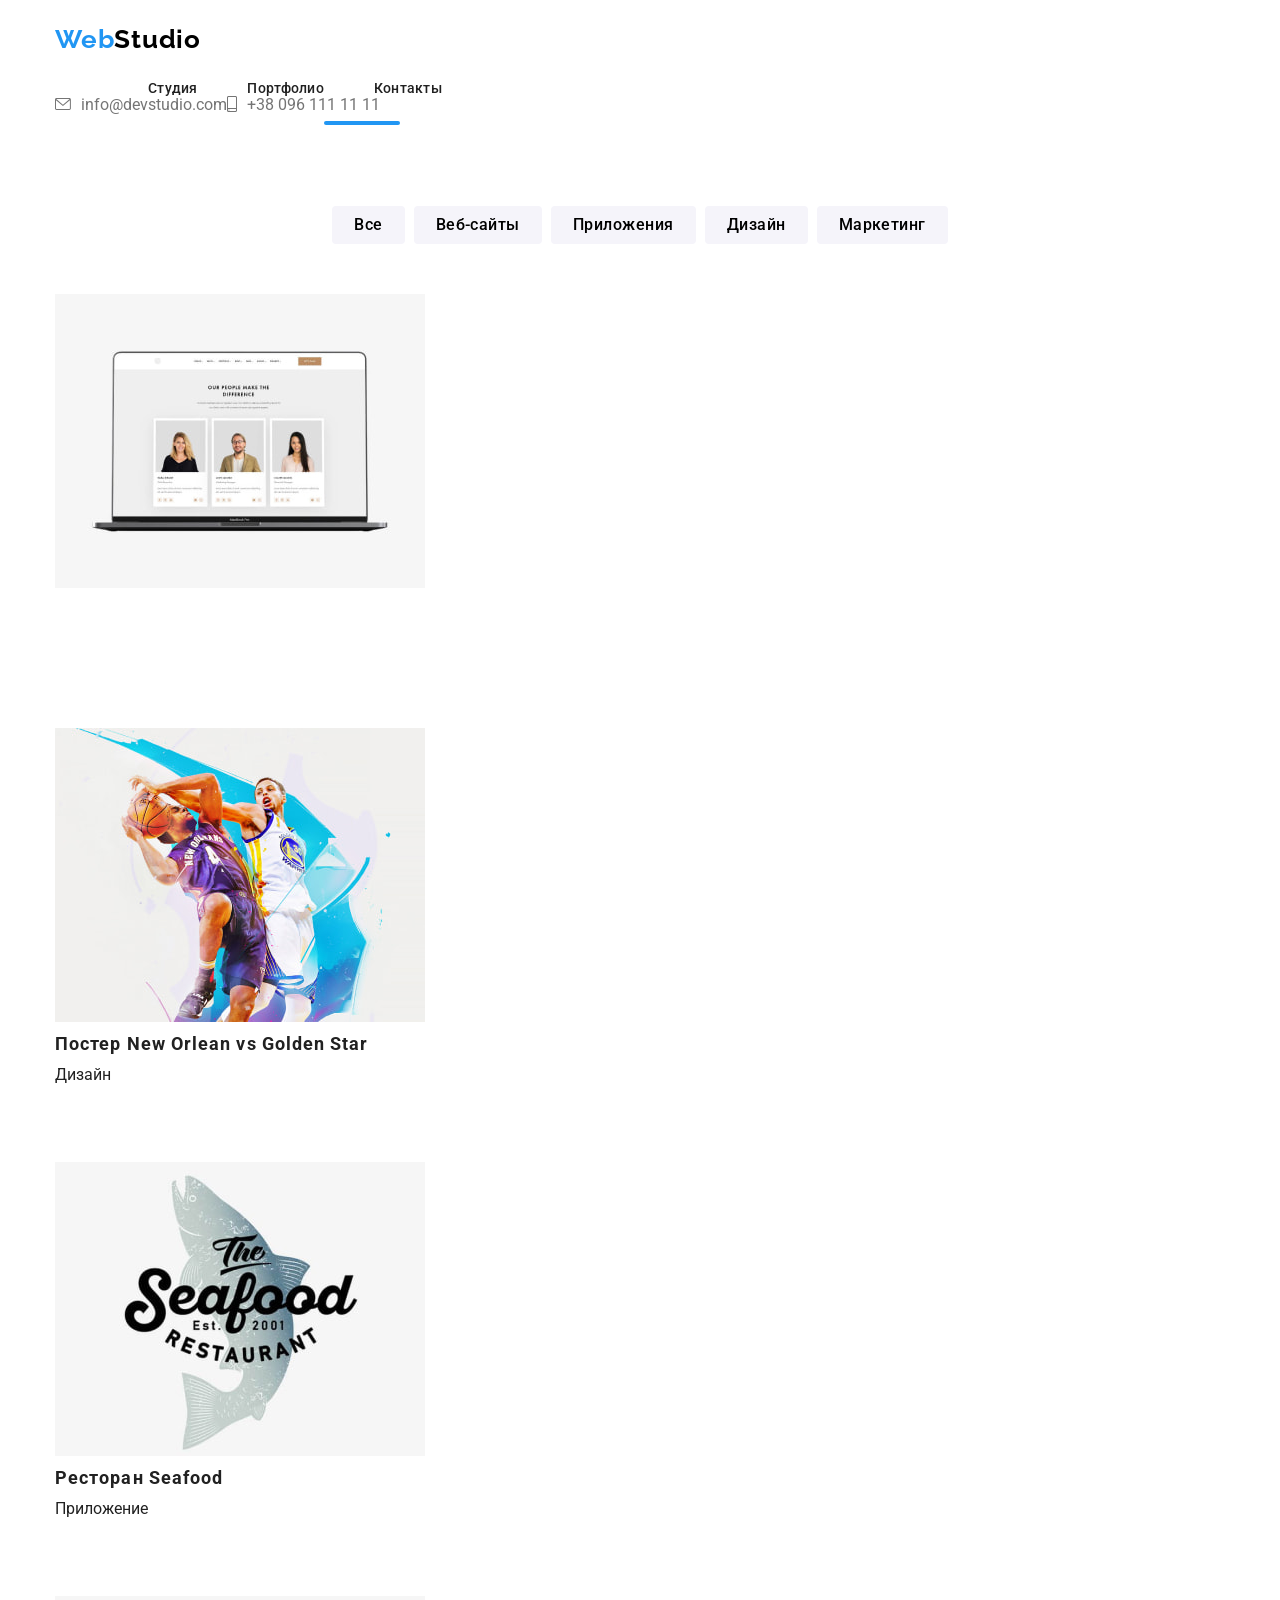
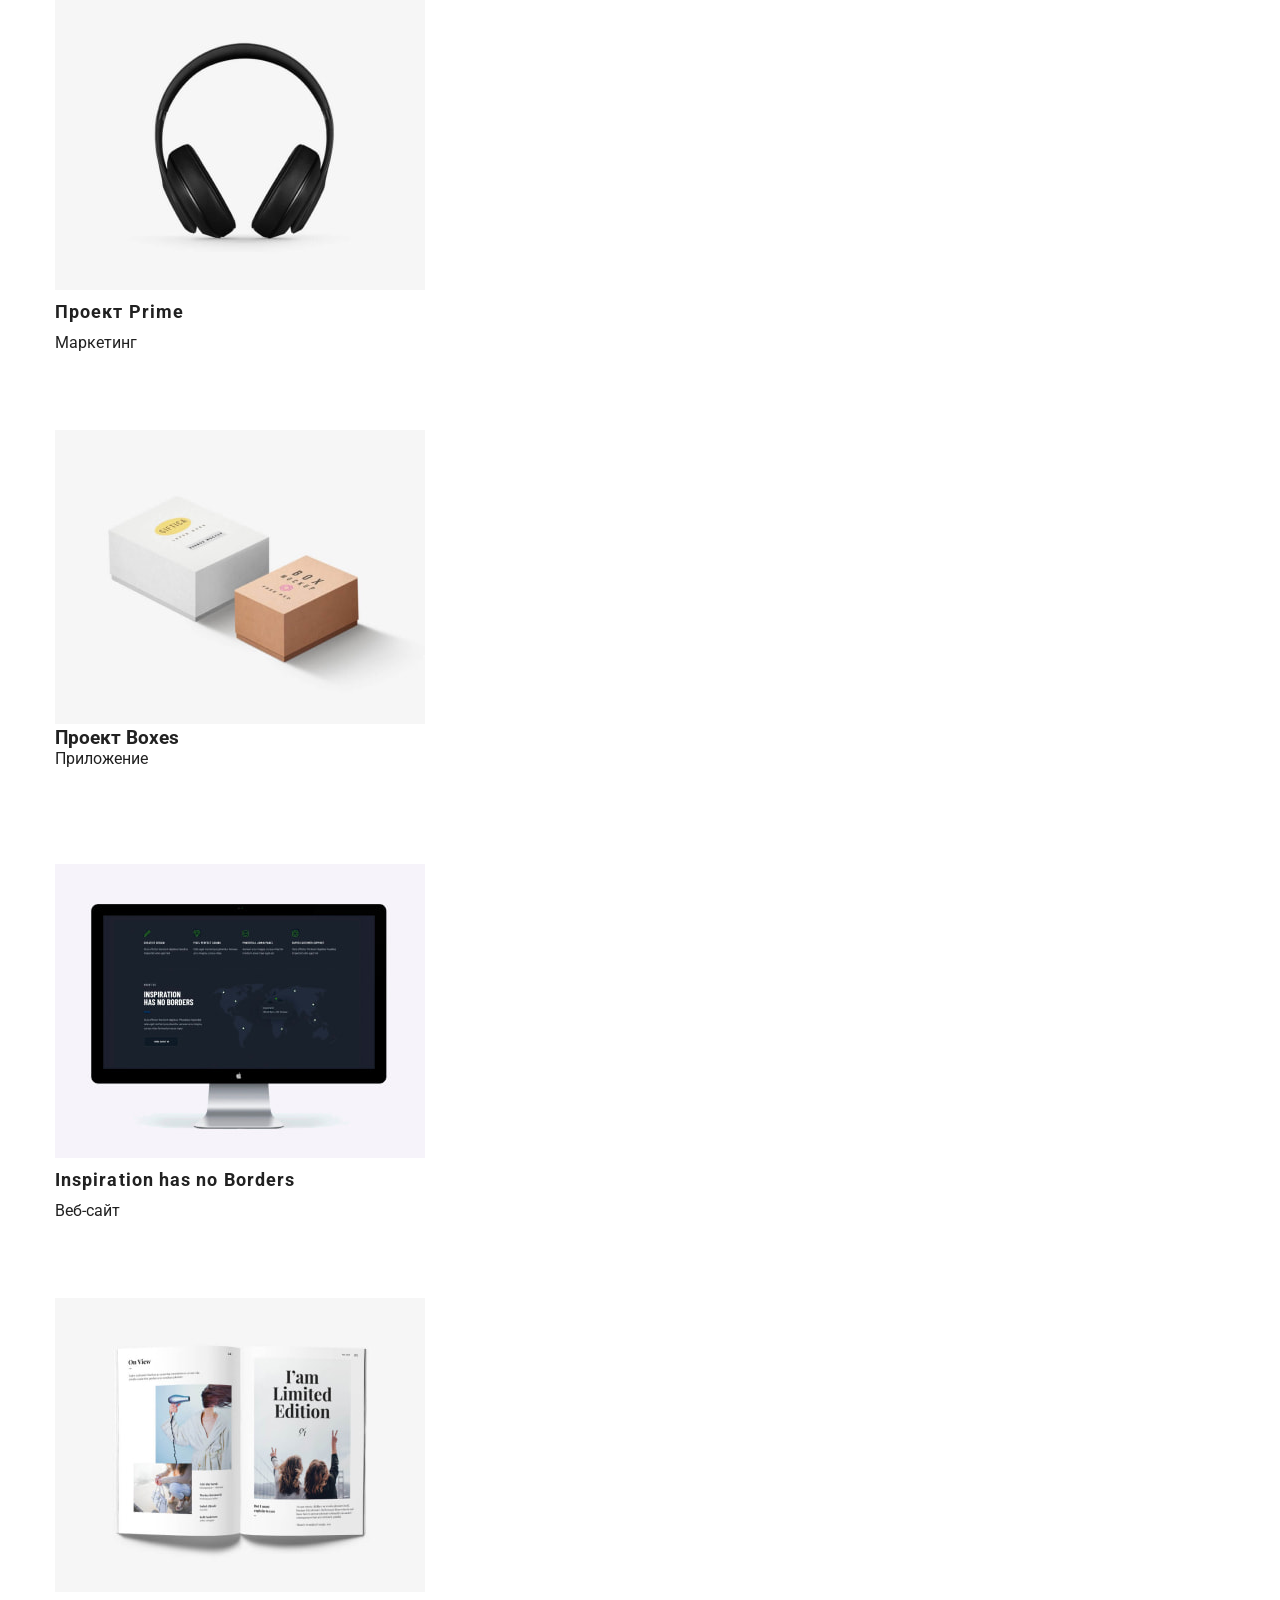
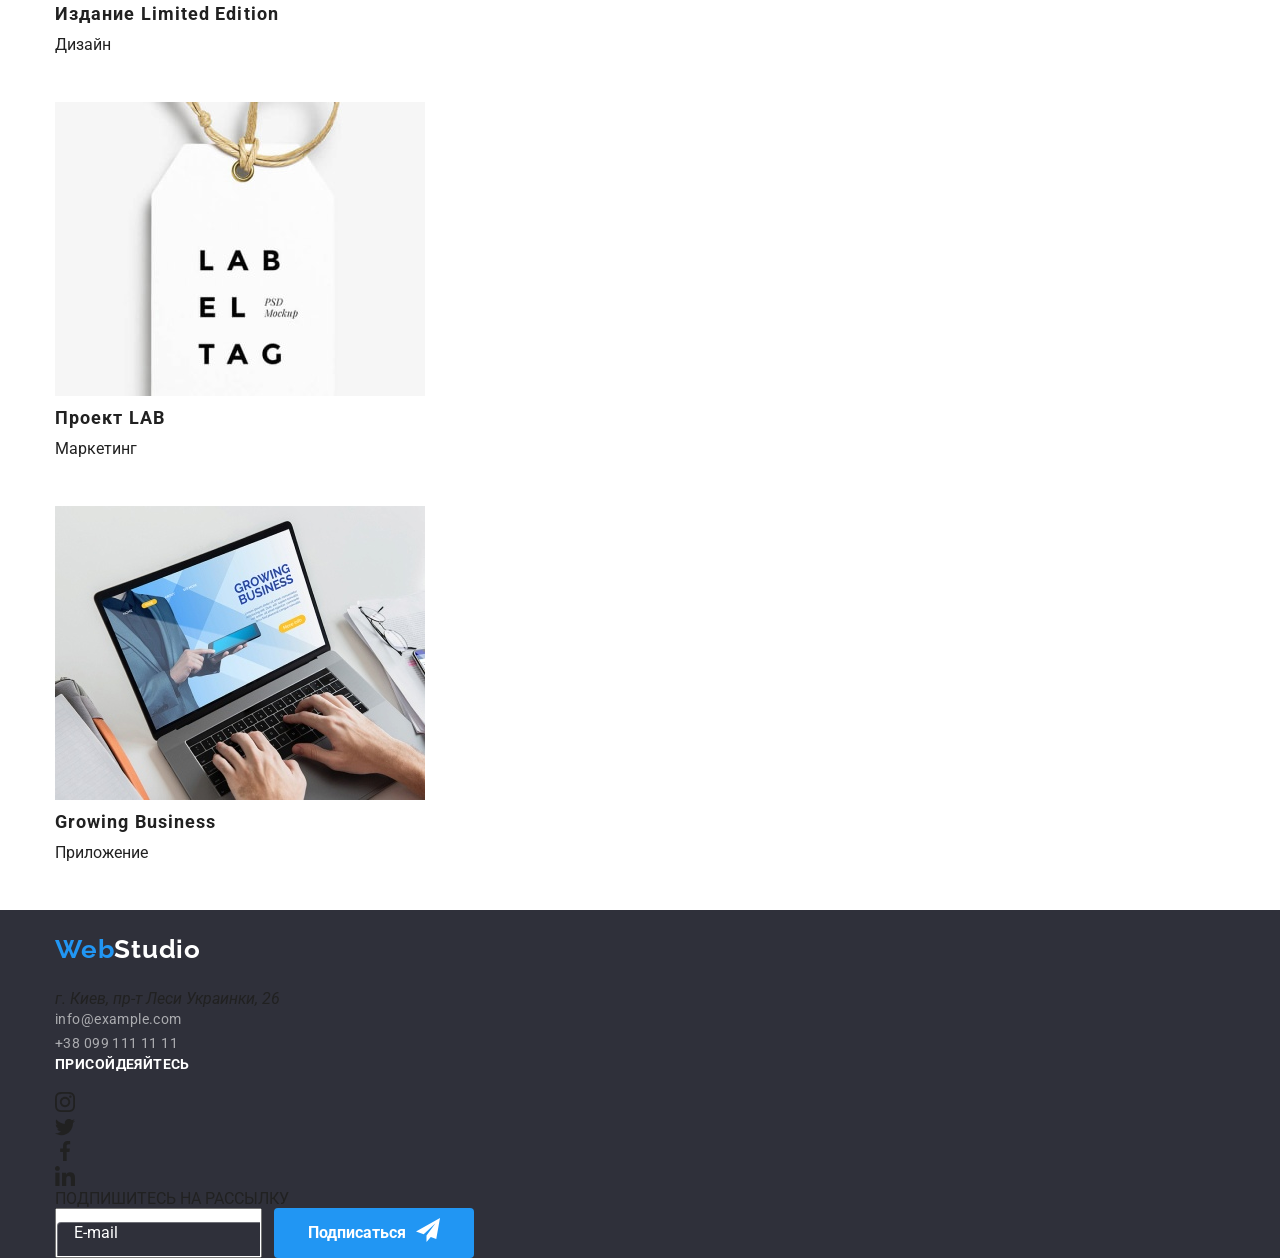
==== portfolio.html @ 38f0f6fe "bad/start" ====
<!DOCTYPE html>
<html lang="en">
<head>
    <meta charset="UTF-8">
    <meta http-equiv="X-UA-Compatible" content="IE=edge">
    <meta name="viewport" content="width=device-width, initial-scale=1.0">
    <title>Yaroslav Borys</title>
    <link rel="stylesheet" href="./css/modern-normalize.css">
    <link href="https://fonts.googleapis.com/css2?family=Raleway:wght@700&family=Roboto:wght@400;500;700;900&display=swap"
        rel="stylesheet">
        <!-- <link rel="stylesheet" href="./css/style.css" /> -->
            <link rel="stylesheet" href="css/main.min.css" />
</head>
<body>
    <!--Навигация сайта-->
<header>
    <nav class="navigation">
        <div class="container">
            <h1><a href="./index.html" lang="en" class="navigation__logo navigation__link">Web<span
                        class="nav__logo-header">Studio</span></a></h1>
            <div class="nav">
                <ul class="nav__site nav__list">
                    <li><a href="./index.html" class=" nav__link">Студия</a></li>
                    <li><a href="./portfolio.html" class="nav__portfolio nav__link">Портфолио</a></li>
                    <li><a href="" class="link">Контакты</a></li>
                </ul>
                <ul class="nav__contact-nav list">
                    <li class="nav__list-tell">
                        <ul class="nav__mail-mail">

                            <li><a href="mailto:" class="nav__link">info@devstudio.com</a></li>
                            <li class="nav__icons-contact-mail"><svg class="nav__icons-contact-mail">
                                    <use href="./images/icons-list/sprite.svg.svg#icon-envelope"></use>
                                </svg></li>
                        </ul>

                    </li>

                    <li class="nav__list-tell">
                        <ul class="nav__tell-tell">

                            <li class="nav__list-tell"><a href="tel:+380961111111" class="nav__link">
                                    +38 096 111 11 11</a></li>
                            <li><svg class="nav__icons-contact-tell">
                                    <use href="./images/icons-list/sprite.svg.svg#icon-smartphone"></use>
                                </svg></li>

                        </ul>

                </ul>
            </div>
        </div>
    </nav>
</header>
    <main>
        <section class="button-row">
            <div class="container">
        <!-- <h2>Lots of button projects</h2> -->
            <ul class="button-row__list">
                <li><button type="button" class="button-row__pro link">Все</button></li>
                <li><button type="button" class="button-row__pro link">Веб-сайты</button></li>
                <li><button type="button" class="button-row__pro link">Приложения</button></li>
                <li><button type="button" class="button-row__pro link">Дизайн</button></li>
                <li><button type="button" class="button-row__pro link">Маркетинг</button></li>
            </ul>
            </div>
        </section>
        <section class="card">
            <div class="container">
            <!-- <h2>Set of projects</h2> -->
            <ul class="card__portfolio">
                <li>
                <div >
            <div class="card__container"><img src="./images/portfolio1.jpg" alt="ноутбук и списки">
                          <div class="card__background">
                       <p class="card__text-background">Lorem, ipsum dolor sit amet consectetur adipisicing elit. Maxime, eveniet quos officia quasi earum placeat ipsam obcaecati quidem, ex, tenetur ut voluptas est enim? Explicabo, ullam! Maxime at quas consequuntur dolore sit quidem iusto perferendis quis, eius reprehenderit nam iure architecto suscipit dolores quaerat atque, repellat ab. Quisquam maxime, vero nisi eius in iusto a recusandae explicabo architecto iure quae earum optio at reprehenderit doloribus odit rerum veritatis! Dolores quos quas vel libero consectetur odit officiis earum corrupti placeat nisi aperiam, enim nam similique perspiciatis? Tempore delectus totam laudantium laboriosam ut quasi quam similique corporis est, repudiandae natus ipsum fuga!</p>
            
                    </div>
                <div class="card__text">
                    <h3 class="card__pro-tittle">Технокряк</h3>
                <p class="card__pro-text">Веб-сайт</p>
                </div>
            </div>
                </li>



                <li>
                <div >
            <div class="card__container"><img src="./images/portfolio2.jpg" alt="люди играют в бакетбол">
                          <div class="card__background">
                    </div>
                <div class="card__text">
                    <h3 class="card__pro-tittle">Постер New Orlean vs Golden Star</h3>
                    <p class="card__pro-text">Дизайн</p>
                </div>
            </div>
                </li>


                <li>
                <div >
            <div class="card__container"><img src="./images/portfolio3.jpg" alt="лого ресторана">
                          <div class="card__background">
                    </div>
                <div class="card__text">
                    <h3 class="card__pro-tittle">Ресторан Seafood</h3>
                    <p class="card__pro-text">Приложение</p>
                </div>
            </div>
                </li>

                                <li>
                <div class=help>
            <div class="card__container"><img src="./images/portfolio4.jpg" alt="наушники">
                          <div class="card__background">
                    </div>
                <div class="card__text">
                    <h3 class="card__pro-tittle">Проект Prime</h3>
                    <p class="card__pro-text">Маркетинг</p>
                </div>
            </div>
                </li>

                                <li>
                <div >
            <div class="card__container"><img src="./images/portfolio5.jpg" alt="две коробки">
                          <div class="card__background">
                    </div>
                <div class="card__text">
                    <h3 class="card__pro__tittle">Проект Boxes</h3>
                    <p class="card__pro-text">Приложение</p>
                </div>
            </div>
                </li>

                                <li>
                <div >
            <div class="card__container"><img src="./images/portfolio6.jpg" alt="монитор">
                          <div class="card__background">
                    </div>
                <div class="card__text">
                    <h3 class="card__pro-tittle">Inspiration has no Borders</h3>
                    <p class="card__pro-text">Веб-сайт</p>
                </div>
            </div>
                </li>

                                <li>
                <div >
            <div class="card__container"><img src="./images/portfolio7.jpg" alt="журнал">
                          <div class="card__background">
                    </div>
                <div class="card__text">
                    <h3 class="card__pro-tittle">Издание Limited Edition</h3>
                    <p class="card__pro-text">Дизайн</p>
                </div>
            </div>
                </li>

                                <li>
                <div >
            <div class="card__container"><img src="./images/portfolio8.jpg" alt="бирка">
                          <div class="card__background">
                    </div>
                <div class="card__text">
                    <h3 class="card__pro-tittle">Проект LAB</h3>
                    <p class="card__pro-text">Маркетинг</p>
                </div>
            </div>
                </li>

                                <li>
                <div >
            <div class="card__container"><img src="./images/portfolio9.jpg" alt="работа с ноутбуком">
                          <div class="card__background">
                       
            
                    </div>
                <div class="card__text">
                    <h3 class="card__pro-tittle">Growing Business</h3>
                    <p class="card__pro-text">Приложение</p>
                </div>
            </div>
                </li>
            </ul>
            </div>
        </section>
    </main>
    <!--подвал-->
    <footer class="footer">
    
        <div class="container">
    
            <div class="footer__contact">
                <a href="#" lang="en" class="footer__link footer__logo">Web<span
                        class="footer__logo-footer">Studio</span></a>
                <address class="footer__address">
                    <P class="address">г. Киев, пр-т Леси Украинки, 26</P>
                    <ul class="list">
                        <li><a href="mailto:info@example.com" class="footer__link footer__contacts">info@example.com</a>
                        </li>
                        <li><a href="tel:+380991111111" class="footer__link footer__contacts">+38 099 111 11 11</a></li>
                    </ul>
                </address>
            </div>
    
    
            <div class="social">
                <p class="social__text">ПРИСОЙДЕЯЙТЕСЬ</p>
                <ul class="social__media">
                    <li>
                        <a href="#" class="social__link">
                            <svg class="social__icons-footer">
                                <use href="./images/icons-list/sprite.svg.svg#icon-instagram"></use>
                            </svg>
                        </a>
                    </li>
                    <li>
                        <a href="#">
                            <svg class="social__icons-footer">
                                <use href="./images/icons-list/sprite.svg.svg#icon-twitter"></use>
                            </svg>
                        </a>
                    </li>
                    <li>
                        <a href="#">
                            <svg class="social__icons-footer">
                                <use href="./images/icons-list/sprite.svg.svg#icon-facebook"></use>
                            </svg>
                        </a>
                    </li>
                    <li>
                        <a href="#">
                            <svg class="social__icons-footer">
                                <use href="./images/icons-list/sprite.svg.svg#icon-linkedin"></use>
                            </svg>
                        </a>
    
                    </li>
    
                </ul>
            </div>
    
            <div class="sub">
                <p class="sub__text">ПОДПИШИТЕСЬ НА РАССЫЛКУ</p>
                <div>
                    <form action="" class="sub__form">
                        <label for="subscription"></label>
                        <input type="email" class="sub__telega-pole" name="subscrip" id="subscription" placeholder="E-mail">
                        <button type="submit" class="sub__button-footer">Подписаться<svg class="sub__telega-svg">
                                <use href="./images/icons-list/sprite.svg.svg#icon-icon-telega"></use>
                            </svg></button>
                </div>
    
    
                </form>
            </div>
        </div>
    </footer>

    </body>
    
    </html>
---- css/style.css ----
/* Основные стили */
body {
  font-family: "Roboto", sans-serif;
  background-color: var(--white-color);
  color: var(--main-text-color);
}

.container {
  width: 1200px;
  padding: 0 15px;
  margin: 0 auto;
}

/* Основные стили */
/* Списки  */

/* Списки  */

/* Анимации */
@keyframes button-hero {
  0% {
  }
  100% {
    transition: background-color 500ms linear, transform 500ms ease-in-out;
  }
}

/* Анимации */

.site-nav .link {
  display: flex;
  flex-direction: column;
  align-items: flex-end;
}

.studio::after,
.portfolio::after {
  content: "";
  height: 4px;
  background-color: var(--blue-color);
  align-self: flex-end;
  /* margin: 28px 0px 0px 0px; */
  border-radius: 2px;
  z-index: 2;
  position: absolute;
  top: 41px;
}
.studio:after {
  width: 49px;
}

.portfolio:after {
  width: 76px;
}

.tell-tell,
.mail-mail {
  display: flex;
  flex-direction: row-reverse;
}

.list-tell {
  align-items: baseline;
  justify-content: start;
  color: var(--tell-color);
}
.icons-contact-tell {
  width: 10px;
  height: 16px;
  margin-right: 10px;
  fill: currentColor;
}

.icons-contact-mail {
  width: 16px;
  height: 12px;
  margin-right: 10px;
  fill: currentColor;
}
.contact-nav .list-tell:hover,
.contact-nav .list-tell:hover,
.contact-nav .link:hover {
  stroke: var(--blue-color);
  color: var(--blue-color);
  fill: var(--blue-color);
  transition: var(--animation-hover);
}

.navigation .container {
  display: flex;
  align-items: baseline;
}
.navigation .nav {
  display: flex;
  width: 1025px;
  justify-content: space-between;
}
.site-nav {
  display: flex;
  width: 294px;
  justify-content: space-between;
  margin-left: 93px;
  position: relative;
}
.contact-nav {
  display: flex;
  height: 16px;
}
.contact-nav li:not(:first-child) {
  margin-left: 50px;
}

.navigation {
  background-color: var(--white-color);
  border: 1px solid var(--stroke-color);
}
.logo {
  font-family: Raleway;
  color: var(--black-color);
  font-weight: bold;
  font-size: 26px;
  line-height: 1.192;
  letter-spacing: 0.03em;
  padding: 24px 0px 25px;
}
.logo-blue {
  color: var(--blue-color);
}
.site-nav .link:hover,
.site-nav .link:focus,
.site-nav .link:active {
  color: var(--blue-color);
  transition: var(--animation-hover);
}

.nav .portfolio:visited,
.nav .studio:visited {
  color: var(--blue-color);
  transition: var(--animation-hover);
}

.contact-nav .link:hover,
.contact-nav .link:focus {
  color: var(--blue-color);
  fill: var(--blue-color);
  transition: var(--animation-hover);
}

.contact-nav a {
  color: var(--tell-color);
  transition: var(--animation-hover);
}
.navigation .list {
  font-weight: 500;
  font-size: 14px;
  line-height: 1.143;
  letter-spacing: 0.02em;
}
/* Навигация сайта  */

/* Hero block */

.hero .container {
  padding: 200px 452px;
  width: 1600px;
  display: flex;
  align-items: center;
  flex-flow: column;
  background-image: linear-gradient(
      to top,
      rgba(130, 67, 247, 0.068),
      rgba(138, 125, 4, 0.068)
    ),
    url(../images/background.png);
  background-size: cover;
}

.hero-title {
  color: var(--white-color);
  font-weight: 900;
  font-size: 44px;
  line-height: 1.363;
  text-align: center;
  letter-spacing: 0.06em;
  text-transform: uppercase;
  width: 696px;
  margin-bottom: 30px;
}
/* Hero block */
/* Buttons */
/* indentation */
.button-row .container {
  padding: 94px 0px 34px;
}
.button-list {
  display: flex;
  justify-content: center;
  padding-bottom: 16px;
}
.button-list li:not(:last-child) {
  margin-right: 9px;
}
/* indentation */
.button-color {
  font-family: "Roboto", sans-serif;
  background-color: var(--blue-color);
  color: var(--white-color);
  font-size: 16px;
  line-height: 1.875;
  font-weight: 700;
  text-align: center;
  border: 0;
  border-radius: 4px;
  padding: 10px 32px;
  cursor: pointer;
}
.button-pro {
  font-family: "Roboto", sans-serif;
  background-color: var(--portfolio-color);
  font-weight: 500;
  font-size: 16px;
  line-height: 1.625;
  text-align: center;
  letter-spacing: 0.03em;
  border-radius: 4px;
  padding: 6px 22px;
  border: 0;
}
.button-pro:hover,
.button-pro:focus {
  background-color: var(--blue-color);
  color: var(--white-color);
  box-shadow: 0px 3px 1px rgba(0, 0, 0, 0.1), 0px 1px 2px rgba(0, 0, 0, 0.08),
    0px 2px 2px rgba(0, 0, 0, 0.12);
  transition: var(--animation-hover);
}
/* Buttons */

/* Преимущество  */
/* indentation */
.disp-none {
  display: none;
}

.container .advantage-list {
  display: flex;
  padding: 94px 0px;
  justify-content: space-between;
}
.advantage-list > li {
  display: flex;
  width: 270px;
  flex-direction: column;
}

/* ICON */
.advantage-content {
  height: 120px;
  width: 270px;
  background-color: var(--portfolio-color);
  display: flex;
  justify-content: center;
  align-items: center;
  margin-bottom: 30px;
}

.icons-advantage {
  width: 70px;
  height: 70px;
}

/* ICON  */

/* indentation */
.tittle-advantage {
  font-size: 14px;
  line-height: 1.142;
  letter-spacing: 0.03em;
  text-transform: uppercase;
  margin-bottom: 10px;
}
.text-section {
  color: var(--tell-color);
  font-size: 14px;
  line-height: 1.715;
  letter-spacing: 0.03em;
  font-weight: 400;
}
/* Преимущество */

/* work */
.block-tittle {
  font-weight: bold;
  font-size: 36px;
  line-height: 1.167;
  text-align: center;
  letter-spacing: 0.03em;
  margin-bottom: 50px;
}

.work-list p {
  display: flex;
  align-items: center;
  justify-content: center;
  color: var(--white-color);
  background-color: rgba(47, 48, 58, 0.8);
  position: absolute;
  height: 70px;
  width: 370px;
  bottom: 2px;
  left: 0;
  z-index: 1;
  font-weight: bold;
  font-size: 14px;
  line-height: 1.142;
  text-align: center;
  letter-spacing: 0.03em;
}
.background-img {
  position: relative;
  z-index: 1;
}

.container .work-list {
  display: flex;
}
.work-list li:not(:first-child) {
  margin-left: 30px;
}
/* indentation */
/* work */

/* our team */
/* Icon  */
.icons-social {
  width: 20px;
  height: 20px;
}
.icon-list-people a {
  /* padding-bottom: 30px; */
  width: 44px;
  height: 44px;
  border-radius: 50%;
  padding: 12px;
}

.icons-social {
  color: var(--icon-color);
}

.icon-list-people {
  display: flex;
  justify-content: center;
  flex-direction: row;
  padding-bottom: 30px;
}
.icon-list-people a {
  flex-direction: row;
  color: var(--icon-color);
}
.icon-list-people li:not(:last-child) {
  margin-right: 10px;
}
.icon-list-people a:hover,
.icon-list-people a:focus {
  fill: var(--white-color);
  background-color: var(--blue-color);
  transition: var(--animation-hover);
}

.social-link {
  fill: currentColor;
}
/* Icon  */
.our-team .container {
  padding: 94px 0px 93px;
}
.team-list {
  display: flex;
  justify-content: space-between;
  align-content: center;
}

.team-list > li {
  background-color: var(--white-color);
  border-bottom-right-radius: 4px;
  border-bottom-left-radius: 4px;
  box-shadow: 0px 1px 1px rgba(0, 0, 0, 0.14), 0px 1px 2px rgba(0, 0, 0, 0.2),
    0px 3px 1px rgba(0, 0, 0, 0.12);
  display: flex;
  flex-direction: column;
  align-items: center;
  transition: var(--animation-hover);
}
.our-team {
  background-color: var(--portfolio-color);
  transition: var(--animation-hover);
}
.name-worker {
  font-weight: 500;
  font-size: 16px;
  /* text-align: center; */
  line-height: 1.188;
  padding: 30px 0px 10px;
  letter-spacing: 0.03em;
}
.profession {
  font-size: 16px;
  line-height: 1.188;

  letter-spacing: 0.03em;
  color: var(--tell-color);
  padding: 10px 0px 16px;
  font-weight: normal;
}

/* our team */
/* Постоянные клиенты */

.client-section .container {
  padding-top: 94px;
  padding-bottom: 94px;
}
.client-list li {
  width: 170px;
  height: 92px;
  border: solid 1px;
  border-radius: 4px;
  padding: 16px 32px;
  color: var(--icon-color);
  box-sizing: border-box;
}

.client-list {
  display: flex;
  flex-direction: row;
  justify-content: space-between;
  align-items: center;
  fill: currentColor;
}
.icons-client {
  width: 106px;
  height: 60px;
}
.client-list li:focus,
.client-list li:hover {
  fill: var(--blue-color);
  border: solid 1px var(--blue-color);
  transition: var(--animation-hover);
}
/* Постоянные клиенты */

/* portfolio */
/* Card */
.card-container:hover .background-blue,
.card-container:focus .background-blue {
  transition: var(--animation-hover);
  transform: translateY(0);
  opacity: 1;
  overflow: auto;
}
.card-container {
  position: relative;
  width: 370px;
  height: 404px;
}

.background-blue {
  position: absolute;
  top: 0;
  left: 0;
  width: 370px;
  height: 294px;
  transform: translateY(60%);
  background: rgba(33, 150, 243, 0.9);
  border: Solid rgba(33, 150, 243, 0.9);
  opacity: 0;
}

.text-background {
  font-family: Roboto;
  font-size: 18px;
  line-height: 1.556px;
  line-height: 133%;
  /* align: Left; */
  vertical-align: Top;
  letter-spacing: 3%;
  color: var(--white-color);
  padding: 64px 23px;
}

.project-portfolio li:hover {
  box-shadow: 1px 4px 6px 1px rgba(0, 0, 0, 0.16),
    0px 4px 4px rgba(0, 0, 0, 0.06), 0px 1px 1px rgba(0, 0, 0, 0.06);
  transition: var(--animation-hover);
}

.card .container {
  padding-bottom: 94px;
}
.project-portfolio {
  display: flex;
  flex-wrap: wrap;
  justify-content: space-between;
}

.project-portfolio li:nth-child(-n + 6) {
  margin-bottom: 30px;
}

/* Card */

.project-portfolio li {
  background-color: var(--white-color);
  border: 1px solid var(--solid-color);
}

.pro-tittle {
  font-size: 18px;
  line-height: 2;
  letter-spacing: 0.06em;
}
.pro-text {
  font-weight: 400;
  font-size: 16px;
  line-height: 1.875;
  letter-spacing: 0.03em;
  color: var(--tell-color);
}
.card-text {
  z-index: 4;
}
.project-portfolio .card-text {
  padding: 20px 24px;
}
.pro-tittle {
  margin-bottom: 4px;
}
/* portfolio */

/* footer */
/* indentation */

/* 3-block-footer */

.button-footer {
  display: flex;
  /* align-self: center; */
  justify-content: center;
  width: 200px;
  height: 50px;
  font-family: "Roboto", sans-serif;
  background-color: var(--blue-color);
  color: var(--white-color);
  font-size: 16px;
  line-height: 1.875;
  font-weight: 700;
  text-align: center;
  border: 0;
  border-radius: 4px;
  padding: 10px 32px;
  cursor: pointer;
  margin-left: 12px;
}

.telega-svg {
  width: 24px;
  height: 24px;
  fill: var(--white-color);
  margin-left: 10px;
}

/* .sub-box {
  margin-left: 93px;
} */

.sub-form {
  display: flex;
  flex-direction: row;
}

.telega-pole::placeholder {
  padding-left: 16px;
}

.telega-pole {
  width: 358px;
  height: 50px;
  border: 1px solid var(--stoke-solid-footer);
  background: var(--hero-color);
  border-radius: 4px;
  padding-left: 16px;
  color: var(--white-color);
}

.telega-pole:focus {
  outline: none;
  border-color: var(--blue-color);
}

/* 3-block-footer */

.footer .container {
  padding: 60px 15px;
  align-items: baseline;
  justify-content: first baseline;
}

.footer__address :not(:last-child) {
  margin-bottom: 9px;
}
/* indentation */

.footer {
  background-color: var(--hero-color);
}
/* .logo-footer{
  font-family: Raleway;
  color: var(--white-color);
  font-weight: bold;
  font-size: 26px;
  line-height: 1.192;
  letter-spacing: 0.03em;
  margin-bottom: 20px;
} */
.logo-footer {
  color: var(--white-color);
}

.footer__address {
  color: var(--white-color);
  font-size: 14px;
  line-height: 1.411;
  letter-spacing: 0.03em;
  font-style: normal;
}
.contacts {
  color: var(--contacts-color);
  font-weight: 400;
  font-size: 14px;
  line-height: 1.714;
  letter-spacing: 0.03em;
  text-decoration: none;
  font-style: normal;
}
.contacts:focus,
.contacts:hover {
  color: var(--blue-color);
  transition: var(--animation-hover);
}

.text-final {
  color: var(--white-color);
  font-weight: 700;
  font-size: 14px;
  line-height: 1.143;
  vertical-align: Top;
  letter-spacing: 0.03em;
  margin-bottom: 20px;
}

.footer .container {
  display: flex;
  justify-content: space-between;
}

.social-cont {
  margin-left: 70px;
  align-items: baseline;
}

.social-media {
  display: flex;
}
/* ИКОНКИ  */

.icons-footer {
  width: 20px;
  height: 20px;
}

/* .icons-social li {
  /* padding-bottom: 30px; */
/* width: 44px;
  height: 44px;
  border-radius: 50%;
  padding: 12px; */
/* } */
.social-media .container {
  display: flex;
}
.social-media a {
  width: 44px;
  height: 44px;
  border-radius: 50%;
  padding: 12px;
  background-color: var(--icon-footer);
  color: var(--white-color);
  flex-direction: row;
}
.social-media li:not(:last-child) {
  margin-right: 10px;
}
.social-media a:hover,
.social-media a:focus {
  fill: var(--white-color);
  background-color: var(--blue-color);
  transition: var(--animation-hover);
}
.icons-footer {
  fill: currentColor;
}
.social-media :hover,
.social-mediae :focus {
  fill: var(--white-color);
  transition: var(--animation-hover);
}
.social-medial a {
  fill: currentColor;
}

/* ИКОНКИ  */
/* footer */

/* Modal-js */
.backdrop {
  position: fixed;

  transition: transform 150ms linear;
  top: 0;
  left: 0;
  transform: translate(0);
  width: 100vw;
  height: 100vh;
  background-color: var(--solid-button);
  z-index: 2;
}

/* Модальное окно  */
.modal-content {
  /* display: flex;
  align-items: center; */
  position: absolute;
  top: 50%;
  left: 50%;
  transform: translate(-50%, -50%);
  max-width: 528px;
  width: 100%;
  max-height: 581px;
  height: 100%;
  padding: 40px;
  background-color: rgb(255, 255, 255);
  border-radius: 3px;
  box-shadow: 0px 4px 4px 0px rgba(0, 0, 0, 0.2);
}

[data-modal-close] {
  position: absolute;
  width: 30px;
  height: 30px;
  top: 8px;
  right: 5px;
  border-radius: 20px;
  background-color: transparent;
  border: 1px solid var(--solid-button);
  font-weight: bold;
  cursor: pointer;
  color: var(--main-text-color);
}
.is-hidden {
  transform: translate(-100%, -100%);
}
.close-but {
  padding: 3px 3px 4px 4px;
}
.icons-button {
  width: 11px;
  height: 11px;
  fill: #000000;
  stroke: #000000;
  stroke-width: 3px;
}

.modal-form-title {
  text-align: center;
  font-weight: 700;
  font-size: 20px;
  line-height: 1.15;
  letter-spacing: 3%;
  margin-bottom: 10px;
}

.modal-form {
  display: flex;
  flex-direction: column;
  height: 448px;
}

.modal-form-input {
  width: 100%;
  border-radius: 4px;
  height: 40px;
  border: 1px solid rgba(33, 33, 33, 0.2);
  padding-left: 42px;
  outline: none;
}
.modal-form-input:focus {
  border-color: var(--blue-color);
}

.modal-form-input:focus + .modal-form-icon {
  background-color: var(--hero-color);
  fill: var(--blue-color);
  stroke: var(--blue-color);
}

/* .icon-position:focus {
  fill: var(--blue-color);
  stroke: var(--blue-color);
} */

/* ВТоростипенные стили  */
/* .modal-form-input:required:valid {
  border-color: green;
}

.modal-form-input:required:invalid {
  border-color: red;
} */
/* ВТоростипенные стили  */

.form-field {
  font-size: 12px;
  line-height: 1.167;
  text-align: left;
  letter-spacing: 0.01em;
  color: var(--tell-color);
  /* padding-top: 10px; */
  margin-bottom: 10px;
}

.icon-position {
  position: relative;
  display: block;
  margin-top: 4px;
}

.modal-form-icon {
  fill: var(--main-text-color);
}
.modal-form-input::placeholder {
  color: var(--form-text);
}

.modal-svg {
  display: flex;
  justify-content: left;
  align-items: center;
  position: absolute;
  transform: translateY(-50%);
  top: 50%;
  left: 3%;
  fill: inherit;
}

.modal-name {
  width: 12px;
  height: 12px;
}

.modal-tel {
  width: 13px;
  height: 13px;
}
.modal-email {
  width: 15px;
  height: 12px;
}
/* .modal-form-icon {
  display: flex;
  justify-content: left;
  align-items: center;
  position: absolute;
  transform: translateY(-50%);
  top: 50%;
  left: 3%;
} */

.modal-form-text {
  width: 100%;
  height: 120px;
  resize: none;
  padding: 12px 16px;
  margin-top: 4px;
  margin-bottom: 20px;
  border-radius: 4px;
  border: 1px solid rgba(33, 33, 33, 0.2);
  font-size: 14px;
  line-height: 1.142;
  outline: none;
}
.modal-form-text:focus {
  border-color: var(--blue-color);
}

.modal-form-text::placeholder {
  color: var(--form-text);
}

.form-field-txt {
  font-size: 12px;
  line-height: 1.167;
  text-align: left;
  letter-spacing: 0.01em;
  color: var(--tell-color);
}
.modal-form-check {
  border-color: #212121;
}

.modal-form-check::before {
  content: "";
  width: 16px;
  height: 15px;
  border: 2px solid var(--main-text-color);
  display: inline-block;
  border-radius: 3px;
  margin-right: 9px;
  vertical-align: middle;
}

.form-check:checked + .modal-form-check::before {
  content: url("../images/vector-galka.png");
  display: flex;
  flex-direction: row;
  align-items: center;
  justify-content: center;
  align-self: center;
  border-color: var(--blue-color);
  background-color: var(--blue-color);
}

.visually-hidden {
  position: absolute !important;
  width: 1px !important;
  height: 1px !important;
  margin: -1px !important;
  padding: 0 !important;
  overflow: hidden;
  border: 0 !important;
  clip: rect(0 0 0 0);
}
.form-check {
  display: flex;
}

.modal-form-check {
  display: flex;
  align-items: center;
  align-self: auto;
  font-size: 14px;
  line-height: 1.714;
  justify-content: center;
  margin-bottom: 30px;
}

.form-link {
  color: var(--blue-color);
  text-decoration: underline;
  padding-left: 3px;
}
/* Модальное окно  */

/* Кнопка Модалки  */

.button-color-form {
  display: flex;
  align-self: center;
  justify-content: center;
  width: 200px;
  height: 50px;
  font-family: "Roboto", sans-serif;
  background-color: var(--blue-color);
  color: var(--white-color);
  font-size: 16px;
  line-height: 1.875;
  font-weight: 700;
  text-align: center;
  border: 0;
  border-radius: 4px;
  padding: 10px 32px;
  cursor: pointer;
  /* padding: 10px 55px; */
}
/* Кнопка Модалки  */
---- css/main.min.css ----
/*! modern-normalize v1.1.0 | MIT License | https://github.com/sindresorhus/modern-normalize */ul,ol{list-style:none;margin:0;padding:0}*{margin:0;padding:0}a{text-decoration:none;color:inherit;display:inline-block}*,::before,::after{box-sizing:border-box}html{-moz-tab-size:4;tab-size:4}html{line-height:1.15;-webkit-text-size-adjust:100%}body{margin:0}body{font-family:system-ui,-apple-system,"Segoe UI",Roboto,Helvetica,Arial,sans-serif,"Apple Color Emoji","Segoe UI Emoji"}hr{height:0;color:inherit}abbr[title]{text-decoration:underline dotted}b,strong{font-weight:bolder}code,kbd,samp,pre{font-family:ui-monospace, SFMono-Regular, Consolas, "Liberation Mono", Menlo, monospace;font-size:1em}small{font-size:80%}sub,sup{font-size:75%;line-height:0;position:relative;vertical-align:baseline}sub{bottom:-0.25em}sup{top:-0.5em}table{text-indent:0;border-color:inherit}button,input,optgroup,select,textarea{font-family:inherit;font-size:100%;line-height:1.15;margin:0}button,select{text-transform:none}button,[type="button"],[type="reset"],[type="submit"]{-webkit-appearance:button}::-moz-focus-inner{border-style:none;padding:0}:-moz-focusring{outline:1px dotted ButtonText}:-moz-ui-invalid{box-shadow:none}legend{padding:0}progress{vertical-align:baseline}::-webkit-inner-spin-button,::-webkit-outer-spin-button{height:auto}[type="search"]{-webkit-appearance:textfield;outline-offset:-2px}::-webkit-search-decoration{-webkit-appearance:none}::-webkit-file-upload-button{-webkit-appearance:button;font:inherit}summary{display:list-item}:root{--blue-color: #2196f3;--white-color: #ffffff;--tell-color: #757575;--hero-color: #2f303a;--main-text-color: #212121;--mainbackgraund-color: #e5e5e5;--contacts-color: rgba(255, 255, 255, 0.6);--portfolio-color: #f5f4fa;--black-color: #000000;--stroke-color: #ececec;--icon-color: #afb1b8;--icon-footer: rgba(255, 255, 255, 0.1);--solid-color: #eeeeee;--solid-button: rgba(0, 0, 0, 0.2);--form-text: rgba(117, 117, 117, 0.5);--stoke-solid-footer: rgba(255, 255, 255, 0.3);--animation-hover: 250ms cubic-bezier(0.4, 0, 0.2, 1)}.container{width:1200px;padding:0 15px;margin:0 auto}@media screen and (min-width: 480px){.container{max-width:480px}}@media screen and (min-width: 768px){.container{max-width:768px}}@media screen and (min-width: 1200px){.container{max-width:1200px}}body{font-family:"Roboto", sans-serif;background-color:var(--white-color);color:var(--main-text-color)}.block-tittle{font-weight:bold;font-size:36px;line-height:1.167;text-align:center;letter-spacing:0.03em;margin-bottom:50px}.nav__logo-header{color:var(--black-color)}.navigation__logo{font-family:Raleway;color:var(--blue-color);font-weight:bold;font-size:26px;line-height:1.192;letter-spacing:0.03em;padding:24px 0px 25px}.footer__logo-footer{color:var(--white-color)}.footer__logo{font-family:Raleway;color:var(--blue-color);font-weight:bold;font-size:26px;line-height:1.192;letter-spacing:0.03em;padding:24px 0px 25px}.footer__logo__logo-footer{color:var(--white-color)}.hero__button-color{font-family:"Roboto", sans-serif;background-color:var(--blue-color);color:var(--white-color);font-size:16px;line-height:1.875;font-weight:700;text-align:center;border:0;border-radius:4px;padding:10px 32px;cursor:pointer}.button-row__pro{font-family:"Roboto", sans-serif;background-color:var(--portfolio-color);font-weight:500;font-size:16px;line-height:1.625;text-align:center;letter-spacing:0.03em;border-radius:4px;padding:6px 22px;border:0}.button-row__pro:hover,.button-row__pro:focus{background-color:var(--blue-color);color:var(--white-color);box-shadow:0px 3px 1px rgba(0,0,0,0.1),0px 1px 2px rgba(0,0,0,0.08),0px 2px 2px rgba(0,0,0,0.12);transition:var(--animation-hover)}.button-row .container{padding:94px 0px 34px}.button-row__list{display:flex;justify-content:center;padding-bottom:16px}.button-row__list li:not(:last-child){margin-right:9px}.sub__button-footer{display:flex;justify-content:center;width:200px;height:50px;font-family:"Roboto", sans-serif;background-color:var(--blue-color);color:var(--white-color);font-size:16px;line-height:1.875;font-weight:700;text-align:center;border:0;border-radius:4px;padding:10px 32px;cursor:pointer;margin-left:12px}.nav__icons-contact-tell{width:10px;height:16px;margin-right:10px;fill:currentColor}.nav__icons-contact-mail{width:16px;height:12px;margin-right:10px;fill:currentColor}.social__icons-footer{width:20px;height:20px;fill:currentColor}.sub__telega-svg{width:24px;height:24px;fill:var(--white-color);margin-left:10px}.social__media.container{display:flex}.social__media.containera{width:44px;height:44px;border-radius:50%;padding:12px;background-color:var(--icon-footer);color:var(--white-color);flex-direction:row;fill:currentColor}.social__media.containera li:not(:last-child){margin-right:10px}.social__media.containera li:not(:last-child) a:hover,.social__media.containera li:not(:last-child) a :focus{fill:var(--white-color);background-color:var(--blue-color);transition:var(--animation-hover)}.block-tittle{font-weight:bold;font-size:36px;line-height:1.167;text-align:center;letter-spacing:0.03em;margin-bottom:50px}.icons-button{width:11px;height:11px;fill:#000000;stroke:#000000;stroke-width:3px}.advantage__icons{width:70px;height:70px}.team__icons-social{display:flex;width:20px;height:20px;color:var(--icon-color)}.icons-client{width:106px;height:60px}.modal-svg{display:flex;justify-content:left;align-items:center;position:absolute;transform:translateY(-50%);top:50%;left:3%;fill:inherit}.modal-name{width:12px;height:12px}.modal-tel{width:13px;height:13px}.modal-email{width:15px;height:12px}@keyframes button-hero{0%{transition:none}100%{transition:background-color 500ms linear, transform 500ms ease-in-out}}.backdrop{position:fixed;transition:background-color 500ms linear, transform 500ms ease-in-out;top:0;left:0;transform:translate(0);width:100vw;height:100vh;background-color:var(--solid-button);z-index:4}.modal-content{position:absolute;top:50%;left:50%;transform:translate(-50%, -50%);max-width:528px;width:100%;max-height:581px;height:100%;padding:40px;background-color:#fff;border-radius:3px;box-shadow:0px 4px 4px 0px rgba(0,0,0,0.2);animation-name:button-hero}[data-modal-close]{position:absolute;width:30px;height:30px;top:8px;right:5px;border-radius:20px;background-color:transparent;border:1px solid var(--solid-button);font-weight:bold;cursor:pointer;color:var(--main-text-color)}.is-hidden{transform:translate(-100%, -100%)}.close-but{padding:3px 3px 4px 4px}.modal-form-title{text-align:center;font-weight:700;font-size:20px;line-height:1.15;letter-spacing:3%;margin-bottom:10px}.modal-form{display:flex;flex-direction:column;height:448px}.modal-form-input{width:100%;border-radius:4px;height:40px;border:1px solid rgba(33,33,33,0.2);padding-left:42px;outline:none}.modal-form-input:focus{border-color:var(--blue-color)}.modal-form-input:focus+.modal-form-icon{background-color:var(--hero-color);fill:var(--blue-color);stroke:var(--blue-color)}.form-field{font-size:12px;line-height:1.167;text-align:left;letter-spacing:0.01em;color:var(--tell-color);margin-bottom:10px}.icon-position{position:relative;display:block;margin-top:4px}.modal-form-icon{fill:var(--main-text-color)}.modal-form-input::placeholder{color:var(--form-text)}.modal-form-text{width:100%;height:120px;resize:none;padding:12px 16px;margin-top:4px;margin-bottom:20px;border-radius:4px;border:1px solid rgba(33,33,33,0.2);font-size:14px;line-height:1.142;outline:none}.modal-form-text:focus{border-color:var(--blue-color)}.modal-form-text::placeholder{color:var(--form-text)}.form-field-txt{font-size:12px;line-height:1.167;text-align:left;letter-spacing:0.01em;color:var(--tell-color)}.modal-form-check{border-color:#212121}.modal-form-check::before{content:"";width:16px;height:15px;border:2px solid var(--main-text-color);display:inline-block;border-radius:3px;margin-right:9px;vertical-align:middle;display:flex;align-items:baseline}.form-check:checked+.modal-form-check::before{content:url("../images/vector-galka.png");display:flex;flex-direction:row;align-items:center;justify-content:center;align-self:center;border-color:var(--blue-color);background-color:var(--blue-color)}.visually-hidden{position:absolute !important;width:1px !important;height:1px !important;margin:-1px !important;padding:0 !important;overflow:hidden;border:0 !important;clip:rect(0 0 0 0)}.form-check{display:flex}.modal-form-check{display:flex;align-items:center;align-self:auto;font-size:14px;line-height:1.714;justify-content:center;margin-bottom:30px}.form-link{color:var(--blue-color);text-decoration:underline;padding-left:3px}.button-color-form{display:flex;align-self:center;justify-content:center;width:200px;height:50px;font-family:"Roboto", sans-serif;background-color:var(--blue-color);color:var(--white-color);font-size:16px;line-height:1.875;font-weight:700;text-align:center;border:0;border-radius:4px;padding:10px 32px;cursor:pointer}.advantage__tittle{font-size:14px;line-height:1.142;letter-spacing:0.03em;text-transform:uppercase;text-align:center;margin-bottom:10px}@media screen and (min-width: 768px){.advantage{text-align:left}}.advantage__list .advantage__text{color:var(--tell-color);font-size:14px;line-height:1.715;letter-spacing:0.03em;font-weight:400;padding-top:10px}.nav__site.nav__link{display:flex;flex-direction:column;align-items:flex-end}.nav__studio::after{content:"";height:4px;background-color:var(--blue-color);align-self:flex-end;border-radius:2px;z-index:2;position:absolute;top:41px;width:49px}.nav__portfolio::after{content:"";height:4px;background-color:var(--blue-color);align-self:flex-end;border-radius:2px;z-index:2;position:absolute;top:41px;width:76px}.nav__tell-tell,.nav__mail-mail{display:flex;flex-direction:row-reverse}.nav__list-tell{align-items:baseline;justify-content:start;color:var(--tell-color)}.nav__contact-nav.nav__list-tell:hover,.nav__contact-nav.nav__link:hover{stroke:var(--blue-color);color:var(--blue-color);fill:var(--blue-color);transition:var(--animation-hover)}.navigation.container{display:flex;align-items:baseline}.navigation.container.nav{display:flex;width:1025px;justify-content:space-between}.navigation.container.nav{background-color:var(--white-color);border:1px solid var(--stroke-color)}.nav__site{display:flex;width:294px;justify-content:space-between;margin-left:93px;position:relative}.nav__contact-nav{display:flex;height:16px}.nav__contact-navli:not(:first-child){margin-left:50px}.nav__site .nav__link :hover,.nav__site .nav__link :focus,.nav__site .nav__link :active{color:var(--blue-color);transition:var(--animation-hover)}.nav.portfolio:visited,.nav.nav__studio:visited{color:var(--blue-color);transition:var(--animation-hover)}.nav__contact-nav .link:hover,.nav__contact-nav .link :focus{color:var(--blue-color);fill:var(--blue-color);transition:var(--animation-hover)}.nav__contact-nav a{color:var(--tell-color);transition:var(--animation-hover)}.navigation .nav__list{font-weight:500;font-size:14px;line-height:1.143;letter-spacing:0.02em}.hero.container{padding:200px 452px;width:1600px;display:flex;align-items:center;flex-flow:column;background-image:linear-gradient(to top, rgba(130,67,247,0.068), rgba(138,125,4,0.068)),url(../images/background.png);background-size:cover}.hero.container__title{color:var(--white-color);font-weight:900;font-size:44px;line-height:1.363;text-align:center;letter-spacing:0.06em;text-transform:uppercase;width:696px;margin-bottom:30px}.disp-none{display:none}.container .advantage__list{padding:60px 0px}@media screen and (min-width: 768px){.container .advantage__list{display:flex;flex-wrap:wrap;margin-left:-30px}}@media screen and (min-width: 1200px){.container .advantage__list{display:flex;padding:94px 0px}}.advantage__list>li{width:100%;flex-direction:column;margin-bottom:30px}@media screen and (min-width: 768px){.advantage__list>li{flex-basis:calc((100% - 60px) / 2);margin-left:30px}}@media screen and (min-width: 1200px){.advantage__list>li{flex-basis:calc((100% - 120px) / 4)}}.advantage__list>li.container{display:flex;padding:94px 0px;justify-content:space-between;margin-bottom:-30px}.advantage__content{height:120px;width:100%;background-color:var(--portfolio-color);display:flex;justify-content:center;align-items:center;margin-bottom:30px}.work__list .work__text{display:flex;align-items:center;justify-content:center;color:var(--white-color);background-color:rgba(47,48,58,0.8);position:absolute;height:70px;width:370px;bottom:2px;left:0;top:225px;z-index:3;font-weight:bold;font-size:14px;line-height:1.142;text-align:center;letter-spacing:0.03em}.work__list{justify-content:space-between}.work{display:none}@media screen and (min-width: 1200px){.work{display:flex}}.work__background-img{position:relative;z-index:1}.work__background-img{padding-bottom:94px}.work__background-img__list li:not(:first-child){margin-left:30px}.container .work__list{display:flex}.team__icons-social{width:20px;height:20px;color:var(--icon-color)}.team__list-people a{padding-bottom:30px;width:44px;height:44px;border-radius:50%;padding:12px;flex-direction:row;color:var(--icon-color)}.team__list-people{display:flex;justify-content:center;flex-direction:row;padding-bottom:30px}.team__list-people li:not(:last-child){margin-right:10px}.team__list-people a:hover,.team__list-people a :focus{fill:var(--white-color);background-color:var(--blue-color);transition:var(--animation-hover)}.team__social-link{fill:currentColor}.team{padding:60px 0px}@media screen and (min-width: 1200px){.team{padding-top:94px;padding-bottom:94px}}.team__list{justify-content:space-between;align-content:center;margin-bottom:-30px;width:100%}@media screen and (min-width: 480px){.team__list{display:flex;flex-wrap:wrap;margin-left:-30px}}@media screen and (min-width: 780px){.team__list{display:flex;flex-wrap:unset}}.team__list.team__people{background-color:var(--white-color);border-bottom-right-radius:4px;border-bottom-left-radius:4px;border:1px solid;box-shadow:0px 1px 1px rgba(0,0,0,0.14),0px 1px 2px rgba(0,0,0,0.2),0px 3px 1px rgba(0,0,0,0.12);display:flex;align-items:center;transition:var(--animation-hover);width:100%;margin-bottom:30px}@media screen and (min-width: 768px){.team__list{flex-basis:calc((100% - 60px) / 2);margin-left:30px}}@media screen and (min-width: 1200px){.team__list{flex-basis:calc((100% - 120px) / 4);margin-left:30px}}.team{background-color:var(--portfolio-color);transition:var(--animation-hover)}.team__worker{display:flex;justify-content:center;font-weight:500;font-size:16px;text-align:center;line-height:1.188;padding:30px 0px 10px;letter-spacing:0.03em}.team__profession{font-size:16px;line-height:1.188;text-align:center;letter-spacing:0.03em;color:var(--tell-color);padding:10px 0px 16px;font-weight:normal}.client.container{padding-top:94px;padding-bottom:94px}.client.container__icons{width:106px;height:60px}.client__list li{width:170px;height:92px;border:solid 1px;border-radius:4px;padding:16px 32px;color:var(--icon-color);box-sizing:border-box}.client__list li{display:flex;flex-direction:row;justify-content:space-between;align-items:center;fill:currentColor}.client__list li li:focus,.client__list li li:hover{fill:var(--blue-color);border:solid 1px var(--blue-color);transition:var(--animation-hover)}.card__background.card__container:hover,.card__background.card__container :focus{transition:var(--animation-hover);transform:translateY(0);opacity:1;overflow:auto}.card__container{position:relative;width:370px;height:404px}.card__container__background{position:absolute;top:0;left:0;width:370px;height:294px;transform:translateY(60%);background:rgba(33,150,243,0.9);border:Solid rgba(33,150,243,0.9);opacity:0}.card__text-background{font-family:Roboto;font-size:18px;line-height:1.556px;line-height:133%;vertical-align:Top;letter-spacing:3%;color:var(--white-color);padding:64px 23px}.card__text-background.container{padding-bottom:94px}.card__portfolio li:hover{box-shadow:1px 4px 6px 1px rgba(0,0,0,0.16),0px 4px 4px rgba(0,0,0,0.06),0px 1px 1px rgba(0,0,0,0.06);transition:var(--animation-hover)}.card__portfolio li:hover{display:flex;flex-wrap:wrap;justify-content:space-between}.card__portfolio li:nth-child(-n+6){margin-bottom:30px}.card__portfolio li:nth-child(-n+6){display:flex;flex-wrap:wrap;justify-content:space-between}.card__pro-tittle{font-size:18px;line-height:2;letter-spacing:0.06em;margin-bottom:4px}.card__pro-tittle__pro-text{font-weight:400;font-size:16px;line-height:1.875;letter-spacing:0.03em;color:var(--tell-color)}.card__text{z-index:4}.card__text__portfolio .card__text{padding:20px 24px}.sub__form{display:flex;flex-direction:row}.sub__telega-pole::placeholder{padding-left:16px}.sub__telega-pole::placeholder{width:358px;height:50px;border:1px solid var(--stoke-solid-footer);background:var(--hero-color);border-radius:4px;padding-left:16px;color:var(--white-color)}.sub__telega-pole::placeholder:focus{outline:none;border-color:var(--blue-color)}.footer__address:not(:last-child){margin-bottom:9px}.footer__address:not(:last-child){color:var(--white-color);font-size:14px;line-height:1.411;letter-spacing:0.03em;font-style:normal}.footer{background-color:var(--hero-color)}.footer.container{display:flex;padding:60px 15px;align-items:baseline;justify-content:first baseline}.footer__contacts{color:var(--contacts-color);font-weight:400;font-size:14px;line-height:1.714;letter-spacing:0.03em;text-decoration:none;font-style:normal}.footer__contacts:focus,.footer__contacts :hover{color:var(--blue-color);transition:var(--animation-hover)}.social__text{color:var(--white-color);font-weight:700;font-size:14px;line-height:1.143;vertical-align:Top;letter-spacing:0.03em;margin-bottom:20px}.social__text__cont{margin-left:70px;align-items:baseline}.social__text__cont__media{display:flex}.social__text__cont__media__text{color:var(--white-color);font-weight:700;font-size:14px;line-height:1.143;vertical-align:Top;letter-spacing:0.03em;margin-bottom:20px}
/*# sourceMappingURL=main.min.css.map */
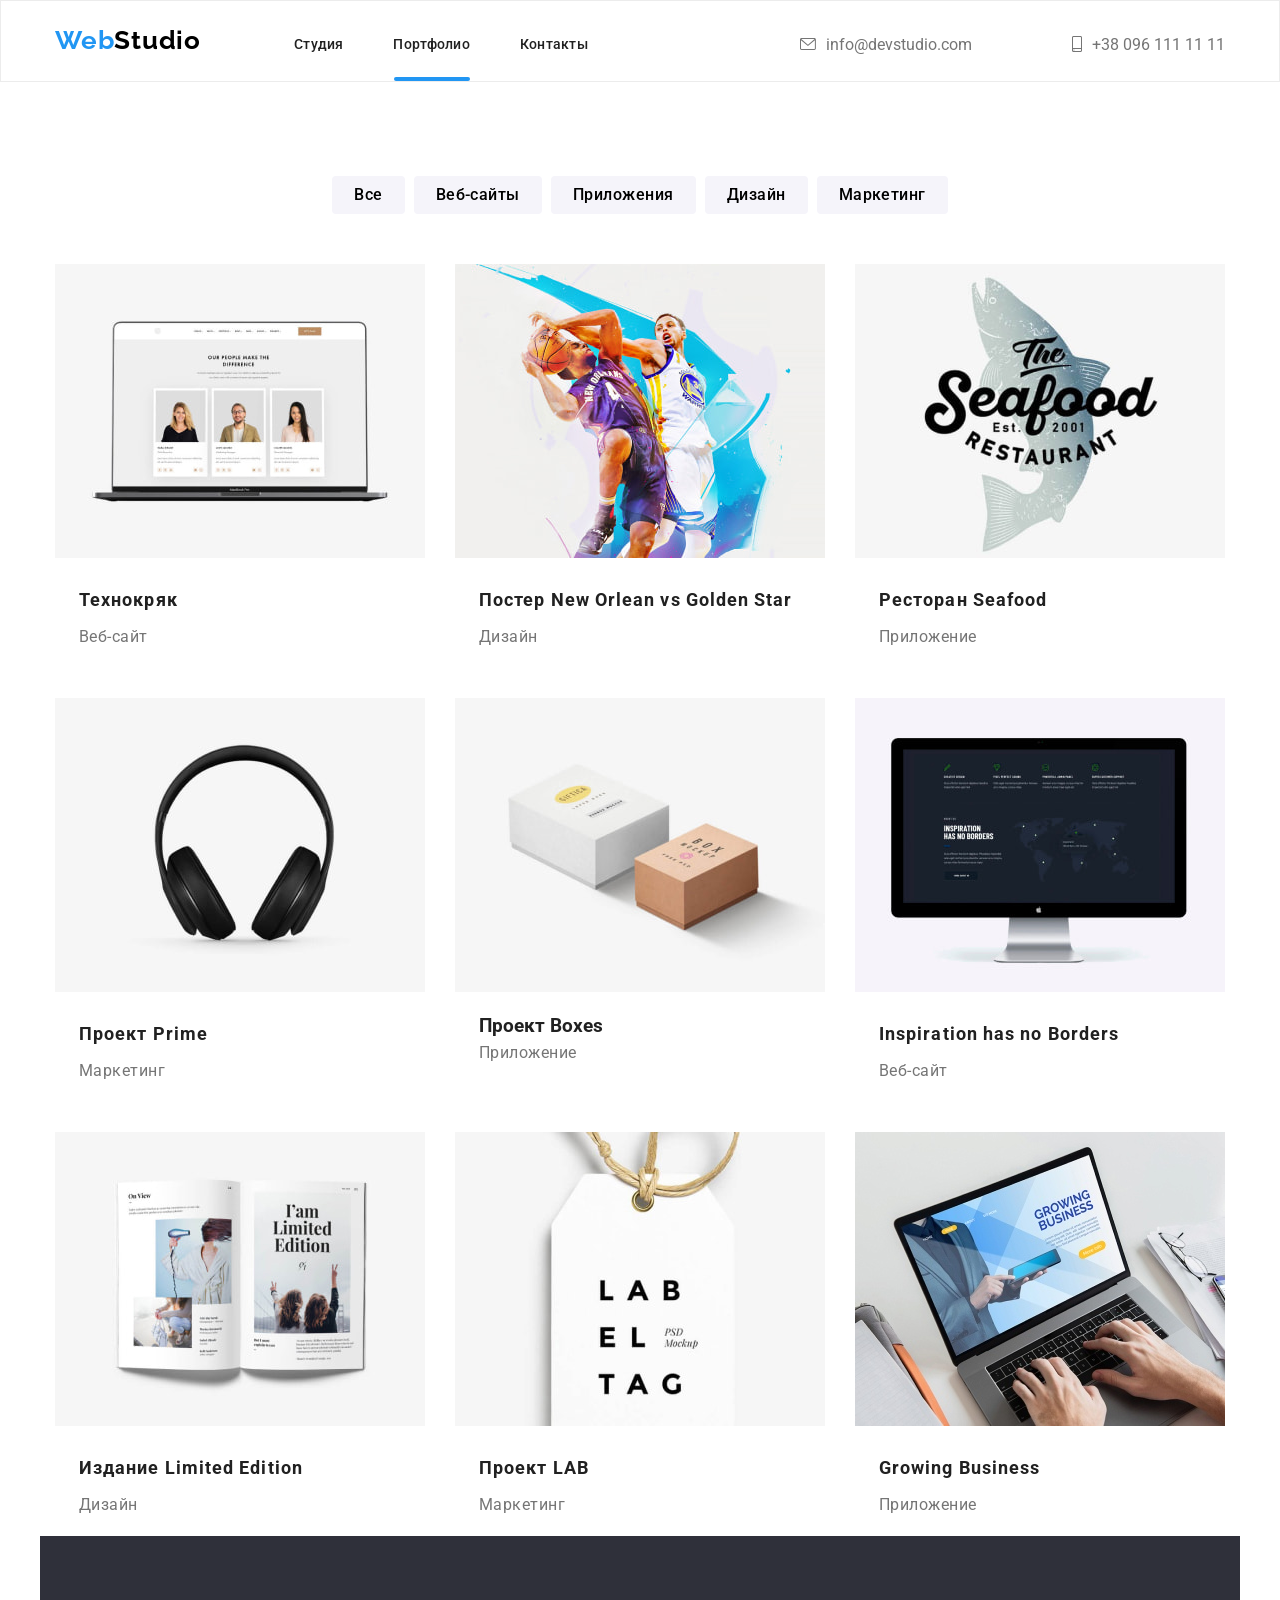
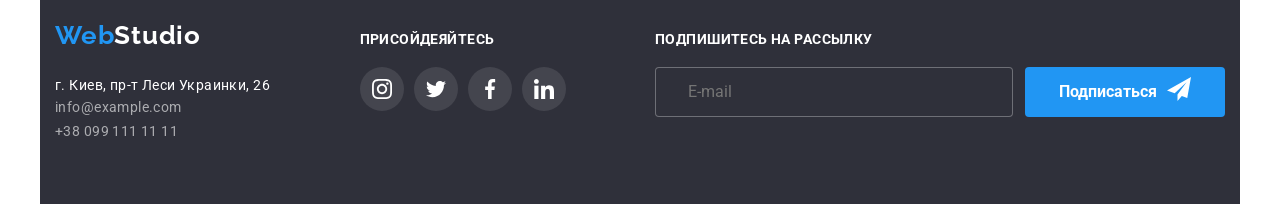
==== commit b7ecc826: "restart" ====
--- a/portfolio.html
+++ b/portfolio.html
@@ -22,7 +22,7 @@
                 <ul class="nav__site nav__list">
                     <li><a href="./index.html" class=" nav__link">Студия</a></li>
                     <li><a href="./portfolio.html" class="nav__portfolio nav__link">Портфолио</a></li>
-                    <li><a href="" class="link">Контакты</a></li>
+                    <li><a href="" class="nav__link">Контакты</a></li>
                 </ul>
                 <ul class="nav__contact-nav list">
                     <li class="nav__list-tell">
@@ -96,8 +96,7 @@
                 </div>
             </div>
                 </li>
-
-
+                
                 <li>
                 <div >
             <div class="card__container"><img src="./images/portfolio3.jpg" alt="лого ресторана">
--- a/css/style.css
+++ b/css/style.css
@@ -603,7 +603,7 @@
 .footer .container {
   padding: 60px 15px;
   align-items: baseline;
-  justify-content: first baseline;
+  justify-content: baseline;
 }
 
 .footer__address :not(:last-child) {
--- a/css/main.min.css
+++ b/css/main.min.css
@@ -1,3 +1,3 @@
 /*! modern-normalize v1.1.0 | MIT License | https://github.com/sindresorhus/modern-normalize */ul,ol{list-style:none;margin:0;padding:0}*{margin:0;padding:0}a{text-decoration:none;color:inherit;display:inline-block}*,::before,::after{box-sizing:border-box}html{-moz-tab-size:4;tab-size:4}html{line-height:1.15;-webkit-text-size-adjust:100%}body{margin:0}body{font-family:system-ui,-apple-system,"Segoe UI",Roboto,Helvetica,Arial,sans-serif,"Apple Color Emoji","Segoe UI Emoji"}hr{height:0;color:inherit}abbr[title]{text-decoration:underline dotted}b,strong{font-weight:bolder}code,kbd,samp,pre{font-family:ui-monospace, SFMono-Regular, Consolas, "Liberation Mono", Menlo,- monospace;font-size:1em}small{font-size:80%}sub,sup{font-size:75%;line-height:0;position:relative;vertical-align:baseline}sub{bottom:-0.25em}sup{top:-0.5em}table{text-indent:0;border-color:inherit}button,input,optgroup,select,textarea{font-family:inherit;font-size:100%;line-height:1.15;margin:0}button,select{text-transform:none}button,[type="button"],[type="reset"],[type="submit"]{-webkit-appearance:button}::-moz-focus-inner{border-style:none;padding:0}:-moz-focusring{outline:1px dotted ButtonText}:-moz-ui-invalid{box-shadow:none}legend{padding:0}progress{vertical-align:baseline}::-webkit-inner-spin-button,::-webkit-outer-spin-button{height:auto}[type="search"]{-webkit-appearance:textfield;outline-offset:-2px}::-webkit-search-decoration{-webkit-appearance:none}::-webkit-file-upload-button{-webkit-appearance:button;font:inherit}summary{display:list-item}:root{--blue-color: #2196f3;--white-color: #ffffff;--tell-color: #757575;--hero-color: #2f303a;--main-text-color: #212121;--mainbackgraund-color: #e5e5e5;--contacts-color: rgba(255, 255, 255, 0.6);--portfolio-color: #f5f4fa;--black-color: #000000;--stroke-color: #ececec;--icon-color: #afb1b8;--icon-footer: rgba(255, 255, 255, 0.1);--solid-color: #eeeeee;--solid-button: rgba(0, 0, 0, 0.2);--form-text: rgba(117, 117, 117, 0.5);--stoke-solid-footer: rgba(255, 255, 255, 0.3);--animation-hover: 250ms cubic-bezier(0.4, 0, 0.2, 1)}.container{width:1200px;padding:0 15px;margin:0 auto}@media screen and (min-width: 480px){.container{max-width:480px}}@media screen and (min-width: 768px){.container{max-width:768px}}@media screen and (min-width: 1200px){.container{max-width:1200px}}body{font-family:"Roboto", sans-serif;background-color:var(--white-color);color:var(--main-text-color)}.block-tittle{font-weight:bold;font-size:36px;line-height:1.167;text-align:center;letter-spacing:0.03em;margin-bottom:50px}.nav__logo-header{color:var(--black-color)}.navigation__logo{font-family:Raleway;color:var(--blue-color);font-weight:bold;font-size:26px;line-height:1.192;letter-spacing:0.03em;padding:24px 0px 25px}.footer__logo-footer{color:var(--white-color)}.footer__logo{font-family:Raleway;color:var(--blue-color);font-weight:bold;font-size:26px;line-height:1.192;letter-spacing:0.03em;padding:24px 0px 25px}.footer__logo__logo-footer{color:var(--white-color)}.hero__button-color{font-family:"Roboto", sans-serif;background-color:var(--blue-color);color:var(--white-color);font-size:16px;line-height:1.875;font-weight:700;text-align:center;border:0;border-radius:4px;padding:10px 32px;cursor:pointer}.button-row__pro{font-family:"Roboto", sans-serif;background-color:var(--portfolio-color);font-weight:500;font-size:16px;line-height:1.625;text-align:center;letter-spacing:0.03em;border-radius:4px;padding:6px 22px;border:0}.button-row__pro:hover,.button-row__pro:focus{background-color:var(--blue-color);color:var(--white-color);box-shadow:0px 3px 1px rgba(0,0,0,0.1),0px 1px 2px rgba(0,0,0,0.08),0px 2px 2px rgba(0,0,0,0.12);transition:var(--animation-hover)}.button-row .container{padding:94px 0px 34px}.button-row__list{display:flex;justify-content:center;padding-bottom:16px}.button-row__list li:not(:last-child){margin-right:9px}.sub__button-footer{display:flex;justify-content:center;width:200px;height:50px;font-family:"Roboto", sans-serif;background-color:var(--blue-color);color:var(--white-color);font-size:16px;line-height:1.875;font-weight:700;text-align:center;border:0;border-radius:4px;padding:10px 32px;cursor:pointer;margin-left:12px}.nav__icons-contact-tell{width:10px;height:16px;margin-right:10px;fill:currentColor}.nav__icons-contact-mail{width:16px;height:12px;margin-right:10px;fill:currentColor}.social__icons-footer{width:20px;height:20px;fill:currentColor}.sub__telega-svg{width:24px;height:24px;fill:var(--white-color);margin-left:10px}.social__media.container{display:flex}.social__media.containera{width:44px;height:44px;border-radius:50%;padding:12px;background-color:var(--icon-footer);color:var(--white-color);flex-direction:row;fill:currentColor}.social__media.containera li:not(:last-child){margin-right:10px}.social__media.containera li:not(:last-child) a:hover,.social__media.containera li:not(:last-child) a :focus{fill:var(--white-color);background-color:var(--blue-color);transition:var(--animation-hover)}.block-tittle{font-weight:bold;font-size:36px;line-height:1.167;text-align:center;letter-spacing:0.03em;margin-bottom:50px}.icons-button{width:11px;height:11px;fill:#000000;stroke:#000000;stroke-width:3px}.advantage__icons{width:70px;height:70px}.team__icons-social{display:flex;width:20px;height:20px;color:var(--icon-color)}.icons-client{width:106px;height:60px}.modal-svg{display:flex;justify-content:left;align-items:center;position:absolute;transform:translateY(-50%);top:50%;left:3%;fill:inherit}.modal-name{width:12px;height:12px}.modal-tel{width:13px;height:13px}.modal-email{width:15px;height:12px}@keyframes button-hero{0%{transition:none}100%{transition:background-color 500ms linear, transform 500ms ease-in-out}}.backdrop{position:fixed;transition:background-color 500ms linear, transform 500ms ease-in-out;top:0;left:0;transform:translate(0);width:100vw;height:100vh;background-color:var(--solid-button);z-index:4}.modal-content{position:absolute;top:50%;left:50%;transform:translate(-50%, -50%);max-width:528px;width:100%;max-height:581px;height:100%;padding:40px;background-color:#fff;border-radius:3px;box-shadow:0px 4px 4px 0px rgba(0,0,0,0.2);animation-name:button-hero}[data-modal-close]{position:absolute;width:30px;height:30px;top:8px;right:5px;border-radius:20px;background-color:transparent;border:1px solid var(--solid-button);font-weight:bold;cursor:pointer;color:var(--main-text-color)}.is-hidden{transform:translate(-100%, -100%)}.close-but{padding:3px 3px 4px 4px}.modal-form-title{text-align:center;font-weight:700;font-size:20px;line-height:1.15;letter-spacing:3%;margin-bottom:10px}.modal-form{display:flex;flex-direction:column;height:448px}.modal-form-input{width:100%;border-radius:4px;height:40px;border:1px solid rgba(33,33,33,0.2);padding-left:42px;outline:none}.modal-form-input:focus{border-color:var(--blue-color)}.modal-form-input:focus+.modal-form-icon{background-color:var(--hero-color);fill:var(--blue-color);stroke:var(--blue-color)}.form-field{font-size:12px;line-height:1.167;text-align:left;letter-spacing:0.01em;color:var(--tell-color);margin-bottom:10px}.icon-position{position:relative;display:block;margin-top:4px}.modal-form-icon{fill:var(--main-text-color)}.modal-form-input::placeholder{color:var(--form-text)}.modal-form-text{width:100%;height:120px;resize:none;padding:12px 16px;margin-top:4px;margin-bottom:20px;border-radius:4px;border:1px solid rgba(33,33,33,0.2);font-size:14px;line-height:1.142;outline:none}.modal-form-text:focus{border-color:var(--blue-color)}.modal-form-text::placeholder{color:var(--form-text)}.form-field-txt{font-size:12px;line-height:1.167;text-align:left;letter-spacing:0.01em;color:var(--tell-color)}.modal-form-check{border-color:#212121}.modal-form-check::before{content:"";width:16px;height:15px;border:2px solid var(--main-text-color);display:inline-block;border-radius:3px;margin-right:9px;vertical-align:middle;display:flex;align-items:baseline}.form-check:checked+.modal-form-check::before{content:url("../images/vector-galka.png");display:flex;flex-direction:row;align-items:center;justify-content:center;align-self:center;border-color:var(--blue-color);background-color:var(--blue-color)}.visually-hidden{position:absolute !important;width:1px !important;height:1px !important;margin:-1px !important;padding:0 !important;overflow:hidden;border:0 !important;clip:rect(0 0 0 0)}.form-check{display:flex}.modal-form-check{display:flex;align-items:center;align-self:auto;font-size:14px;line-height:1.714;justify-content:center;margin-bottom:30px}.form-link{color:var(--blue-color);text-decoration:underline;padding-left:3px}.button-color-form{display:flex;align-self:center;justify-content:center;width:200px;height:50px;font-family:"Roboto", sans-serif;background-color:var(--blue-color);color:var(--white-color);font-size:16px;line-height:1.875;font-weight:700;text-align:center;border:0;border-radius:4px;padding:10px 32px;cursor:pointer}.advantage__tittle{font-size:14px;line-height:1.142;letter-spacing:0.03em;text-transform:uppercase;text-align:center;margin-bottom:10px}@media screen and (min-width: 768px){.advantage{text-align:left}}.advantage__list .advantage__text{color:var(--tell-color);font-size:14px;line-height:1.715;letter-spacing:0.03em;font-weight:400;padding-top:10px}.nav__site.nav__link{display:flex;flex-direction:column;align-items:flex-end}.nav__studio::after{content:"";height:4px;background-color:var(--blue-color);align-self:flex-end;border-radius:2px;z-index:2;position:absolute;top:41px;width:49px}.nav__portfolio::after{content:"";height:4px;background-color:var(--blue-color);align-self:flex-end;border-radius:2px;z-index:2;position:absolute;top:41px;width:76px}.nav__tell-tell,.nav__mail-mail{display:flex;flex-direction:row-reverse}.nav__list-tell{align-items:baseline;justify-content:start;color:var(--tell-color)}.nav__contact-nav.nav__list-tell:hover,.nav__contact-nav.nav__link:hover{stroke:var(--blue-color);color:var(--blue-color);fill:var(--blue-color);transition:var(--animation-hover)}.navigation.container{display:flex;align-items:baseline}.navigation.container.nav{display:flex;width:1025px;justify-content:space-between}.navigation.container.nav{background-color:var(--white-color);border:1px solid var(--stroke-color)}.nav__site{display:flex;width:294px;justify-content:space-between;margin-left:93px;position:relative}.nav__contact-nav{display:flex;height:16px}.nav__contact-navli:not(:first-child){margin-left:50px}.nav__site .nav__link :hover,.nav__site .nav__link :focus,.nav__site .nav__link :active{color:var(--blue-color);transition:var(--animation-hover)}.nav.portfolio:visited,.nav.nav__studio:visited{color:var(--blue-color);transition:var(--animation-hover)}.nav__contact-nav .link:hover,.nav__contact-nav .link :focus{color:var(--blue-color);fill:var(--blue-color);transition:var(--animation-hover)}.nav__contact-nav a{color:var(--tell-color);transition:var(--animation-hover)}.navigation .nav__list{font-weight:500;font-size:14px;line-height:1.143;letter-spacing:0.02em}.hero.container{padding:200px 452px;width:1600px;display:flex;align-items:center;flex-flow:column;background-image:linear-gradient(to top, rgba(130,67,247,0.068), rgba(138,125,4,0.068)),url(../images/background.png);background-size:cover}.hero.container__title{color:var(--white-color);font-weight:900;font-size:44px;line-height:1.363;text-align:center;letter-spacing:0.06em;text-transform:uppercase;width:696px;margin-bottom:30px}.disp-none{display:none}.container .advantage__list{padding:60px 0px}@media screen and (min-width: 768px){.container .advantage__list{display:flex;flex-wrap:wrap;margin-left:-30px}}@media screen and (min-width: 1200px){.container .advantage__list{display:flex;padding:94px 0px}}.advantage__list>li{width:100%;flex-direction:column;margin-bottom:30px}@media screen and (min-width: 768px){.advantage__list>li{flex-basis:calc((100% - 60px) / 2);margin-left:30px}}@media screen and (min-width: 1200px){.advantage__list>li{flex-basis:calc((100% - 120px) / 4)}}.advantage__list>li.container{display:flex;padding:94px 0px;justify-content:space-between;margin-bottom:-30px}.advantage__content{height:120px;width:100%;background-color:var(--portfolio-color);display:flex;justify-content:center;align-items:center;margin-bottom:30px}.work__list .work__text{display:flex;align-items:center;justify-content:center;color:var(--white-color);background-color:rgba(47,48,58,0.8);position:absolute;height:70px;width:370px;bottom:2px;left:0;top:225px;z-index:3;font-weight:bold;font-size:14px;line-height:1.142;text-align:center;letter-spacing:0.03em}.work__list{justify-content:space-between}.work{display:none}@media screen and (min-width: 1200px){.work{display:flex}}.work__background-img{position:relative;z-index:1}.work__background-img{padding-bottom:94px}.work__background-img__list li:not(:first-child){margin-left:30px}.container .work__list{display:flex}.team__icons-social{width:20px;height:20px;color:var(--icon-color)}.team__list-people a{padding-bottom:30px;width:44px;height:44px;border-radius:50%;padding:12px;flex-direction:row;color:var(--icon-color)}.team__list-people{display:flex;justify-content:center;flex-direction:row;padding-bottom:30px}.team__list-people li:not(:last-child){margin-right:10px}.team__list-people a:hover,.team__list-people a :focus{fill:var(--white-color);background-color:var(--blue-color);transition:var(--animation-hover)}.team__social-link{fill:currentColor}.team{padding:60px 0px}@media screen and (min-width: 1200px){.team{padding-top:94px;padding-bottom:94px}}.team__list{justify-content:space-between;align-content:center;margin-bottom:-30px;width:100%}@media screen and (min-width: 480px){.team__list{display:flex;flex-wrap:wrap;margin-left:-30px}}@media screen and (min-width: 780px){.team__list{display:flex;flex-wrap:unset}}.team__list.team__people{background-color:var(--white-color);border-bottom-right-radius:4px;border-bottom-left-radius:4px;border:1px solid;box-shadow:0px 1px 1px rgba(0,0,0,0.14),0px 1px 2px rgba(0,0,0,0.2),0px 3px 1px rgba(0,0,0,0.12);display:flex;align-items:center;transition:var(--animation-hover);width:100%;margin-bottom:30px}@media screen and (min-width: 768px){.team__list{flex-basis:calc((100% - 60px) / 2);margin-left:30px}}@media screen and (min-width: 1200px){.team__list{flex-basis:calc((100% - 120px) / 4);margin-left:30px}}.team{background-color:var(--portfolio-color);transition:var(--animation-hover)}.team__worker{display:flex;justify-content:center;font-weight:500;font-size:16px;text-align:center;line-height:1.188;padding:30px 0px 10px;letter-spacing:0.03em}.team__profession{font-size:16px;line-height:1.188;text-align:center;letter-spacing:0.03em;color:var(--tell-color);padding:10px 0px 16px;font-weight:normal}.client.container{padding-top:94px;padding-bottom:94px}.client.container__icons{width:106px;height:60px}.client__list li{width:170px;height:92px;border:solid 1px;border-radius:4px;padding:16px 32px;color:var(--icon-color);box-sizing:border-box}.client__list li{display:flex;flex-direction:row;justify-content:space-between;align-items:center;fill:currentColor}.client__list li li:focus,.client__list li li:hover{fill:var(--blue-color);border:solid 1px var(--blue-color);transition:var(--animation-hover)}.card__background.card__container:hover,.card__background.card__container :focus{transition:var(--animation-hover);transform:translateY(0);opacity:1;overflow:auto}.card__container{position:relative;width:370px;height:404px}.card__container__background{position:absolute;top:0;left:0;width:370px;height:294px;transform:translateY(60%);background:rgba(33,150,243,0.9);border:Solid rgba(33,150,243,0.9);opacity:0}.card__text-background{font-family:Roboto;font-size:18px;line-height:1.556px;line-height:133%;vertical-align:Top;letter-spacing:3%;color:var(--white-color);padding:64px 23px}.card__text-background.container{padding-bottom:94px}.card__portfolio li:hover{box-shadow:1px 4px 6px 1px rgba(0,0,0,0.16),0px 4px 4px rgba(0,0,0,0.06),0px 1px 1px rgba(0,0,0,0.06);transition:var(--animation-hover)}.card__portfolio li:hover{display:flex;flex-wrap:wrap;justify-content:space-between}.card__portfolio li:nth-child(-n+6){margin-bottom:30px}.card__portfolio li:nth-child(-n+6){display:flex;flex-wrap:wrap;justify-content:space-between}.card__pro-tittle{font-size:18px;line-height:2;letter-spacing:0.06em;margin-bottom:4px}.card__pro-tittle__pro-text{font-weight:400;font-size:16px;line-height:1.875;letter-spacing:0.03em;color:var(--tell-color)}.card__text{z-index:4}.card__text__portfolio .card__text{padding:20px 24px}.sub__form{display:flex;flex-direction:row}.sub__telega-pole::placeholder{padding-left:16px}.sub__telega-pole::placeholder{width:358px;height:50px;border:1px solid var(--stoke-solid-footer);background:var(--hero-color);border-radius:4px;padding-left:16px;color:var(--white-color)}.sub__telega-pole::placeholder:focus{outline:none;border-color:var(--blue-color)}.footer__address:not(:last-child){margin-bottom:9px}.footer__address:not(:last-child){color:var(--white-color);font-size:14px;line-height:1.411;letter-spacing:0.03em;font-style:normal}.footer{background-color:var(--hero-color)}.footer.container{display:flex;padding:60px 15px;align-items:baseline;justify-content:first baseline}.footer__contacts{color:var(--contacts-color);font-weight:400;font-size:14px;line-height:1.714;letter-spacing:0.03em;text-decoration:none;font-style:normal}.footer__contacts:focus,.footer__contacts :hover{color:var(--blue-color);transition:var(--animation-hover)}.social__text{color:var(--white-color);font-weight:700;font-size:14px;line-height:1.143;vertical-align:Top;letter-spacing:0.03em;margin-bottom:20px}.social__text__cont{margin-left:70px;align-items:baseline}.social__text__cont__media{display:flex}.social__text__cont__media__text{color:var(--white-color);font-weight:700;font-size:14px;line-height:1.143;vertical-align:Top;letter-spacing:0.03em;margin-bottom:20px}
+ monospace;font-size:1em}small{font-size:80%}sub,sup{font-size:75%;line-height:0;position:relative;vertical-align:baseline}sub{bottom:-0.25em}sup{top:-0.5em}table{text-indent:0;border-color:inherit}button,input,optgroup,select,textarea{font-family:inherit;font-size:100%;line-height:1.15;margin:0}button,select{text-transform:none}button,[type="button"],[type="reset"],[type="submit"]{-webkit-appearance:button}::-moz-focus-inner{border-style:none;padding:0}:-moz-focusring{outline:1px dotted ButtonText}:-moz-ui-invalid{box-shadow:none}legend{padding:0}progress{vertical-align:baseline}::-webkit-inner-spin-button,::-webkit-outer-spin-button{height:auto}[type="search"]{-webkit-appearance:textfield;outline-offset:-2px}::-webkit-search-decoration{-webkit-appearance:none}::-webkit-file-upload-button{-webkit-appearance:button;font:inherit}summary{display:list-item}.container{margin-left:auto;margin-right:auto;padding-left:15px;padding-right:15px;width:100%}@media screen and (min-width: 480px){.container{max-width:360px}}@media screen and (min-width: 768px){.container{max-width:768px}}@media screen and (min-width: 1200px){.container{max-width:1200px}}body{font-family:"Roboto", sans-serif;background-color:#fff;color:#212121}.block-tittle{font-weight:bold;font-size:36px;line-height:1.167;text-align:center;letter-spacing:0.03em;margin-bottom:50px}.card__container:hover .card__background,.card__container:focus .card__background{transition:250ms cubic-bezier(0.4, 0, 0.2, 1);transform:translateY(0);opacity:1;overflow:auto}.card__container{position:relative;width:370px;height:404px}.card__background{position:absolute;top:0;left:0;width:100%;height:294px;transform:translateY(60%);background:rgba(33,150,243,0.9);border:Solid rgba(33,150,243,0.9);opacity:0}.card__text-background{font-family:Roboto;font-size:18px;line-height:1.556px;line-height:133%;vertical-align:Top;letter-spacing:3%;color:#fff;padding:64px 23px}.card.container{padding-bottom:94px}.card__portfolio li:hover{box-shadow:1px 4px 6px 1px rgba(0,0,0,0.16),0px 4px 4px rgba(0,0,0,0.06),0px 1px 1px rgba(0,0,0,0.06);transition:250ms cubic-bezier(0.4, 0, 0.2, 1)}.card__portfolio{display:flex;flex-wrap:wrap;justify-content:space-between}.card__portfolio li:nth-child(-n+6){margin-bottom:30px}.card__portfolio li{display:flex;flex-wrap:wrap;justify-content:space-between}.card__pro-tittle{font-size:18px;line-height:2;letter-spacing:0.06em;margin-bottom:4px}.card__pro-text{font-weight:400;font-size:16px;line-height:1.875;letter-spacing:0.03em;color:#757575}.card__text{z-index:4}.card__portfolio .card__text{padding:20px 24px}.nav__portfolio::after{content:"";height:4px;background-color:#2196f3;align-self:flex-end;border-radius:2px;z-index:2;position:absolute;top:41px;width:76px}.nav__logo-header{color:#000}.navigation__logo{font-family:Raleway;color:#2196f3;font-weight:bold;font-size:26px;line-height:1.192;letter-spacing:0.03em;padding:24px 0px 25px}.footer__logo-footer{color:#fff}.footer__logo{font-family:Raleway;color:#2196f3;font-weight:bold;font-size:26px;line-height:1.192;letter-spacing:0.03em;padding:24px 0px 25px}.footer__logo-footer{color:#fff}.nav__site .nav__link{display:flex;flex-direction:column;align-items:flex-end}.nav__studio::after{content:"";height:4px;background-color:#2196f3;align-self:flex-end;border-radius:2px;z-index:2;position:absolute;top:41px;width:49px}.nav__tell-tell,.nav__mail-mail{display:flex;flex-direction:row-reverse}.nav__list-tell{align-items:baseline;justify-content:start;color:#757575}.nav__contact-nav .nav__list-tell:hover,.nav__contact-nav .nav__link:hover{stroke:#2196f3;color:#2196f3;fill:#2196f3;transition:250ms cubic-bezier(0.4, 0, 0.2, 1)}.navigation .container{display:flex;align-items:baseline}.navigation .nav{display:flex;width:1025px;justify-content:space-between}.navigation{background-color:#fff;border:1px solid #ececec;display:flex}.nav__site{display:flex;width:294px;justify-content:space-between;margin-left:93px;position:relative}.nav__contact-nav{display:flex;height:16px}.nav__contact-nav li:not(:first-child){margin-left:50px}.logo-header{color:#000}.logo{font-family:Raleway;color:#2196f3;font-weight:bold;font-size:26px;line-height:1.192;letter-spacing:0.03em;padding:24px 0px 25px}.nav__list .nav__link:hover,.nav__list .nav__link:focus,.nav__list .nav__link:active{color:#2196f3;transition:250ms cubic-bezier(0.4, 0, 0.2, 1)}.nav .nav__portfolio:visited,.nav .nav__studio:visited{color:#2196f3;transition:250ms cubic-bezier(0.4, 0, 0.2, 1)}.nav__contact-nav .link:hover,.nav__contact-nav .link:focus{color:#2196f3;fill:#2196f3;transition:250ms cubic-bezier(0.4, 0, 0.2, 1)}.nav__contact-nav a{color:#757575;transition:250ms cubic-bezier(0.4, 0, 0.2, 1)}.navigation .nav__list{font-weight:500;font-size:14px;line-height:1.143;letter-spacing:0.02em}.hero__button-color{font-family:"Roboto", sans-serif;background-color:#2196f3;color:#fff;font-size:16px;line-height:1.875;font-weight:700;text-align:center;border:0;border-radius:4px;padding:10px 32px;cursor:pointer}.button-row__pro{font-family:"Roboto", sans-serif;background-color:#f5f4fa;font-weight:500;font-size:16px;line-height:1.625;text-align:center;letter-spacing:0.03em;border-radius:4px;padding:6px 22px;border:0}.button-row__pro:hover,.button-row__pro:focus{background-color:#2196f3;color:#fff;box-shadow:0px 3px 1px rgba(0,0,0,0.1),0px 1px 2px rgba(0,0,0,0.08),0px 2px 2px rgba(0,0,0,0.12);transition:250ms cubic-bezier(0.4, 0, 0.2, 1)}.button-row .container{padding:94px 0px 34px}.button-row__list{display:flex;justify-content:center;padding-bottom:16px}.button-row__list li:not(:last-child){margin-right:9px}.sub__button-footer{display:flex;justify-content:center;width:200px;height:50px;font-family:"Roboto", sans-serif;background-color:#2196f3;color:#fff;font-size:16px;line-height:1.875;font-weight:700;text-align:center;border:0;border-radius:4px;padding:10px 32px;cursor:pointer;margin-left:12px}.nav__icons-contact-tell{width:10px;height:16px;margin-right:10px;fill:currentColor}.nav__icons-contact-mail{width:16px;height:12px;margin-right:10px;fill:currentColor}.social__icons-footer{width:20px;height:20px;fill:currentColor}.sub__telega-svg{width:24px;height:24px;fill:#fff;margin-left:10px}.social__media .container{display:flex}.social__media a{width:44px;height:44px;border-radius:50%;padding:12px;background-color:rgba(255,255,255,0.1);color:#fff;flex-direction:row;fill:currentColor}.social__media li:not(:last-child){margin-right:10px}.social__media a:hover,.social__media a :focus{fill:#fff;background-color:#2196f3;transition:250ms cubic-bezier(0.4, 0, 0.2, 1)}.social__media :hover,.social__media :focus{fill:var(--white-color);transition:var(--animation-hover)}.block-tittle{font-weight:bold;font-size:36px;line-height:1.167;text-align:center;letter-spacing:0.03em;margin-bottom:50px}.icons-button{width:11px;height:11px;fill:#000000;stroke:#000000;stroke-width:3px}.advantage__icons{width:70px;height:70px}.team__icons-social{display:flex;width:20px;height:20px;color:#afb1b8}.client__icons{width:106px;height:60px}.modal-svg{display:flex;justify-content:left;align-items:center;position:absolute;transform:translateY(-50%);top:50%;left:3%;fill:inherit}.modal-name{width:12px;height:12px}.modal-tel{width:13px;height:13px}.modal-email{width:15px;height:12px}@keyframes button-hero{0%{transition:none}100%{transition:background-color 500ms linear, transform 500ms ease-in-out}}.backdrop{position:fixed;transition:background-color 500ms linear, transform 500ms ease-in-out;top:0;left:0;transform:translate(0);width:100vw;height:100vh;background-color:rgba(0,0,0,0.2);z-index:4}.modal-content{position:absolute;top:50%;left:50%;transform:translate(-50%, -50%);max-width:528px;width:100%;max-height:581px;height:100%;padding:40px;background-color:#fff;border-radius:3px;box-shadow:0px 4px 4px 0px rgba(0,0,0,0.2);animation-name:button-hero}[data-modal-close]{position:absolute;width:30px;height:30px;top:8px;right:5px;border-radius:20px;background-color:transparent;border:1px solid rgba(0,0,0,0.2);font-weight:bold;cursor:pointer;color:#212121}.is-hidden{transform:translate(-100%, -100%)}.close-but{padding:3px 3px 4px 4px}.modal-form-title{text-align:center;font-weight:700;font-size:20px;line-height:1.15;letter-spacing:3%;margin-bottom:10px}.modal-form{display:flex;flex-direction:column;height:448px}.modal-form-input{width:100%;border-radius:4px;height:40px;border:1px solid rgba(33,33,33,0.2);padding-left:42px;outline:none}.modal-form-input:focus{border-color:#2196f3}.modal-form-input:focus+.modal-form-icon{background-color:#2f303a;fill:#2196f3;stroke:#2196f3}.form-field{font-size:12px;line-height:1.167;text-align:left;letter-spacing:0.01em;color:#757575;margin-bottom:10px}.icon-position{position:relative;display:block;margin-top:4px}.modal-form-icon{fill:#212121}.modal-form-input::placeholder{color:rgba(117,117,117,0.5)}.modal-form-text{width:100%;height:120px;resize:none;padding:12px 16px;margin-top:4px;margin-bottom:20px;border-radius:4px;border:1px solid rgba(33,33,33,0.2);font-size:14px;line-height:1.142;outline:none}.modal-form-text:focus{border-color:#2196f3}.modal-form-text::placeholder{color:rgba(117,117,117,0.5)}.form-field-txt{font-size:12px;line-height:1.167;text-align:left;letter-spacing:0.01em;color:#757575}.modal-form-check{border-color:#212121}.modal-form-check::before{content:"";width:16px;height:15px;border:2px solid #212121;display:inline-block;border-radius:3px;margin-right:9px;vertical-align:middle;display:flex;align-items:baseline}.form-check:checked+.modal-form-check::before{content:url("../images/vector-galka.png");display:flex;flex-direction:row;align-items:center;justify-content:center;align-self:center;border-color:#2196f3;background-color:#2196f3}.visually-hidden{position:absolute !important;width:1px !important;height:1px !important;margin:-1px !important;padding:0 !important;overflow:hidden;border:0 !important;clip:rect(0 0 0 0)}.form-check{display:flex}.modal-form-check{display:flex;align-items:center;align-self:auto;font-size:14px;line-height:1.714;justify-content:center;margin-bottom:30px}.form-link{color:#2196f3;text-decoration:underline;padding-left:3px}.button-color-form{display:flex;align-self:center;justify-content:center;width:200px;height:50px;font-family:"Roboto", sans-serif;background-color:#2196f3;color:#fff;font-size:16px;line-height:1.875;font-weight:700;text-align:center;border:0;border-radius:4px;padding:10px 32px;cursor:pointer}.advantage__tittle{font-size:14px;line-height:1.142;letter-spacing:0.03em;text-transform:uppercase;text-align:center;margin-bottom:10px}@media screen and (min-width: 768px){.advantage__tittle{text-align:left}}.advantage__list .advantage__text{color:#757575;font-size:14px;line-height:1.715;letter-spacing:0.03em;font-weight:400;padding-top:10px}.hero .container{padding:200px 452px;width:1600px;display:flex;align-items:center;flex-flow:column;background-image:linear-gradient(to top, rgba(130,67,247,0.068), rgba(138,125,4,0.068)),url(../images/background.png);background-size:cover}.hero__title{color:#fff;font-weight:900;font-size:44px;line-height:1.363;text-align:center;letter-spacing:0.06em;text-transform:uppercase;width:696px;margin-bottom:30px}.disp-none{display:none}.container .advantage__list{padding:60px 0px}@media screen and (min-width: 768px){.container .advantage__list{display:flex;flex-wrap:wrap;margin-left:-30px}}@media screen and (min-width: 1200px){.container .advantage__list{display:flex;padding:94px 0px}}.advantage__list>li{width:100%;flex-direction:column;margin-bottom:30px}@media screen and (min-width: 768px){.advantage__list>li{flex-basis:calc((100% - 60px) / 2);margin-left:30px}}@media screen and (min-width: 1200px){.advantage__list>li{flex-basis:calc((100% - 120px) / 4)}}.advantage__list>li.container{display:flex;padding:94px 0px;justify-content:space-between;margin-bottom:-30px}.advantage__content{height:120px;width:100%;background-color:#f5f4fa;display:flex;justify-content:center;align-items:center;margin-bottom:30px}.work__list .work__text{display:flex;align-items:center;justify-content:center;color:#fff;background-color:rgba(47,48,58,0.8);position:absolute;height:70px;width:370px;bottom:2px;left:0;top:225px;z-index:3;font-weight:bold;font-size:14px;line-height:1.142;text-align:center;letter-spacing:0.03em}.work__list{justify-content:space-between}.work{display:none}@media screen and (min-width: 1200px){.work{display:flex}}.work__background-img{position:relative;z-index:1}.work__background-img{padding-bottom:94px}.work__background-img__list li:not(:first-child){margin-left:30px}.container .work__list{display:flex}.team__icons-social{width:20px;height:20px;color:#afb1b8}.team__list-people a{width:44px;height:44px;border-radius:50%;padding:12px;flex-direction:row;color:#afb1b8}.team__list-people{display:flex;justify-content:center;flex-direction:row}.team__list-people li:not(:last-child){margin-right:10px}.team__list-people a:hover,.team__list-people a :focus{fill:#fff;background-color:#2196f3;transition:250ms cubic-bezier(0.4, 0, 0.2, 1)}.team__social-link{fill:currentColor}.team__list{display:flex;justify-content:space-between;align-content:center}@media screen and (min-width: 480px){.team__list{display:flex;flex-wrap:wrap;margin-left:-30px}}@media screen and (min-width: 768px){.team__list{display:flex;flex-wrap:unset}}.team__list>li{background-color:#fff;border-bottom-right-radius:4px;border-bottom-left-radius:4px;box-shadow:0px 1px 1px rgba(0,0,0,0.14),0px 1px 2px rgba(0,0,0,0.2),0px 3px 1px rgba(0,0,0,0.12);display:flex;flex-direction:column;align-items:center;transition:250ms cubic-bezier(0.4, 0, 0.2, 1)}@media screen and (min-width: 768px){.team__list>li{flex-basis:calc((100% - 60px) / 2);margin-left:30px}}@media screen and (min-width: 1200px){.team__list>li{flex-basis:calc((100% - 120px) / 4)}}.team{background-color:#f5f4fa;transition:250ms cubic-bezier(0.4, 0, 0.2, 1)}.team__worker{font-weight:500;font-size:16px;line-height:1.188;padding:30px 0px 10px;letter-spacing:0.03em}.team__profession{font-size:16px;line-height:1.188;letter-spacing:0.03em;color:#757575;padding:10px 0px 16px;font-weight:normal}.client.container{padding-top:94px;padding-bottom:94px}.client__icons{width:106px;height:60px}.client__list li{width:170px;height:92px;border:solid 1px;border-radius:4px;padding:16px 32px;color:#afb1b8;box-sizing:border-box}.client__list{display:flex;flex-direction:row;justify-content:space-between;align-items:center;fill:currentColor}.client__list li:focus,.client__list li:hover{fill:#2196f3;border:solid 1px #2196f3;transition:250ms cubic-bezier(0.4, 0, 0.2, 1)}.card__container:hover .card__background,.card__container:focus .card__background{transition:250ms cubic-bezier(0.4, 0, 0.2, 1);transform:translateY(0);opacity:1;overflow:auto}.card__container{position:relative;width:370px;height:404px}.card__background{position:absolute;top:0;left:0;width:100%;height:294px;transform:translateY(60%);background:rgba(33,150,243,0.9);border:Solid rgba(33,150,243,0.9);opacity:0}.card__text-background{font-family:Roboto;font-size:18px;line-height:1.556px;line-height:133%;vertical-align:Top;letter-spacing:3%;color:#fff;padding:64px 23px}.card.container{padding-bottom:94px}.card__portfolio li:hover{box-shadow:1px 4px 6px 1px rgba(0,0,0,0.16),0px 4px 4px rgba(0,0,0,0.06),0px 1px 1px rgba(0,0,0,0.06);transition:250ms cubic-bezier(0.4, 0, 0.2, 1)}.card__portfolio{display:flex;flex-wrap:wrap;justify-content:space-between}.card__portfolio li:nth-child(-n+6){margin-bottom:30px}.card__portfolio li{display:flex;flex-wrap:wrap;justify-content:space-between}.card__pro-tittle{font-size:18px;line-height:2;letter-spacing:0.06em;margin-bottom:4px}.card__pro-text{font-weight:400;font-size:16px;line-height:1.875;letter-spacing:0.03em;color:#757575}.card__text{z-index:4}.card__portfolio .card__text{padding:20px 24px}.nav__portfolio::after{content:"";height:4px;background-color:#2196f3;align-self:flex-end;border-radius:2px;z-index:2;position:absolute;top:41px;width:76px}.sub__form{display:flex;flex-direction:row}.sub__text{color:#fff;font-weight:700;font-size:14px;line-height:1.143;vertical-align:Top;letter-spacing:0.03em;margin-bottom:20px}.sub__telega-pole::placeholder{padding-left:16px}.sub__telega-pole{width:358px;height:50px;border:1px solid rgba(255,255,255,0.3);background:#2f303a;border-radius:4px;padding-left:16px;color:#fff}.sub__telega-pole:focus{outline:none;border-color:#2196f3}.footer__address:not(:last-child){margin-bottom:9px}.footer__address{color:#fff;font-size:14px;line-height:1.411;letter-spacing:0.03em;font-style:normal}footer .footer{background-color:#2f303a}.footer .container{padding-left:215px;padding-right:215px;display:flex;padding:60px 15px;align-items:baseline;justify-content:space-between;background-color:#2f303a}.footer__contacts{color:rgba(255,255,255,0.6);font-weight:400;font-size:14px;line-height:1.714;letter-spacing:0.03em;text-decoration:none;font-style:normal}.footer__contacts:focus,.footer__contacts:hover{color:#2196f3;transition:250ms cubic-bezier(0.4, 0, 0.2, 1)}.social__text{color:#fff;font-weight:700;font-size:14px;line-height:1.143;vertical-align:Top;letter-spacing:0.03em;margin-bottom:20px}.social__cont{margin-left:70px;align-items:baseline}.social__media{display:flex}.social__text{color:#fff;font-weight:700;font-size:14px;line-height:1.143;vertical-align:Top;letter-spacing:0.03em;margin-bottom:20px}
 /*# sourceMappingURL=main.min.css.map */
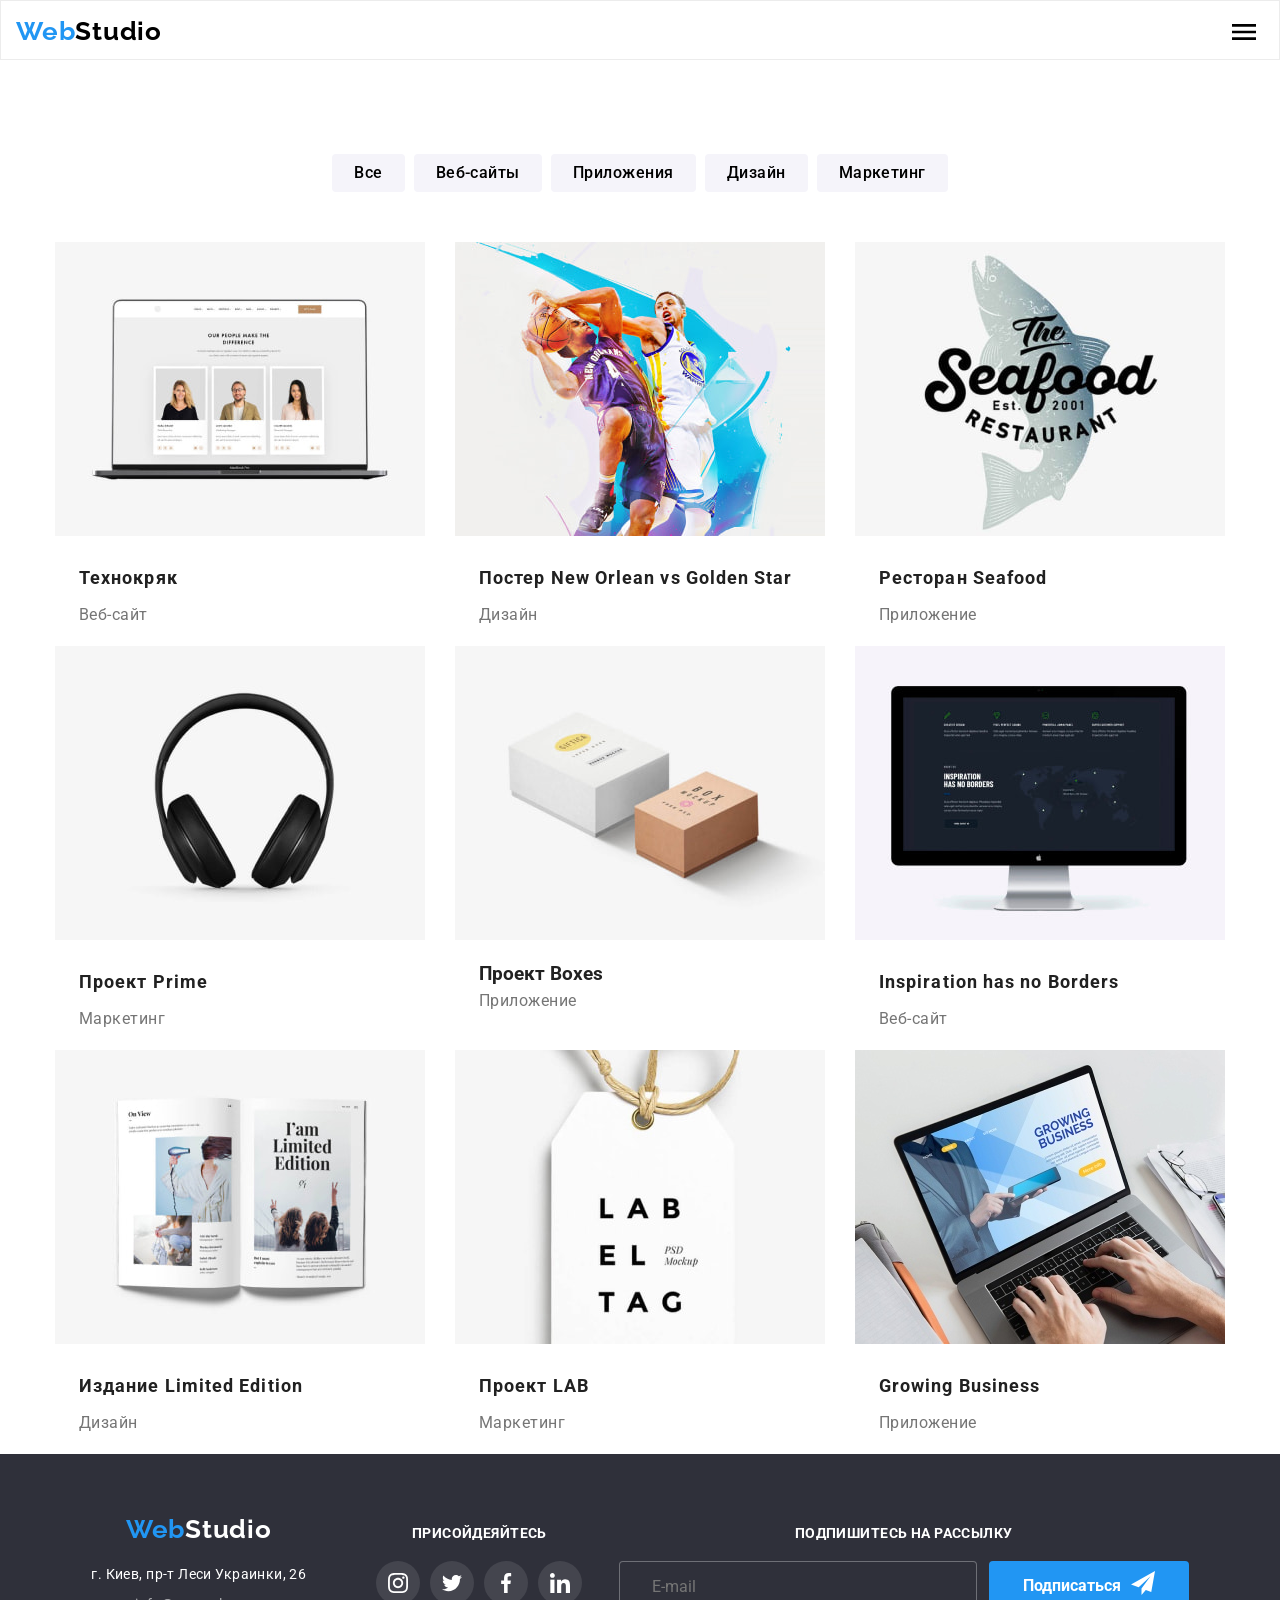
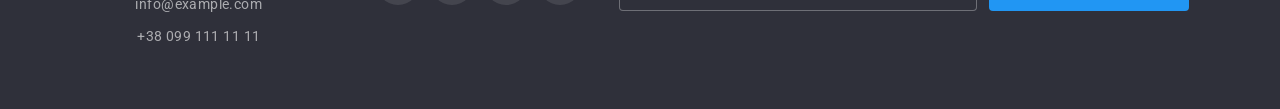
==== commit 4abb4d33: "ehh" ====
--- a/portfolio.html
+++ b/portfolio.html
@@ -15,10 +15,11 @@
     <!--Навигация сайта-->
 <header>
     <nav class="navigation">
-        <div class="container">
+        <!-- <div class="container"> -->
             <h1><a href="./index.html" lang="en" class="navigation__logo navigation__link">Web<span
                         class="nav__logo-header">Studio</span></a></h1>
-            <div class="nav">
+                        <!--         <div class="container"> -->
+            <!-- <div class="nav">
                 <ul class="nav__site nav__list">
                     <li><a href="./index.html" class=" nav__link">Студия</a></li>
                     <li><a href="./portfolio.html" class="nav__portfolio nav__link">Портфолио</a></li>
@@ -49,6 +50,59 @@
 
                 </ul>
             </div>
+             -->
+                        <button type="button" class="button__menu">
+                            <svg class="icons-menu">
+                                <use href="./images/icons-list/sprite.svg.svg#icon-menu_24px"></use>
+                            </svg>
+                        </button>
+                        <div class="mobile-nav is-hidden">
+                            <div class="container">
+                                <button type="button" class="button-close-menu"><svg class="close-button__menu">
+                                        <use href="./images/icons-list/sprite.svg.svg#icon-close_24px"></use>
+                                    </svg>
+                                </button>
+                                <nav>
+                                    <ul class="mobile-menu list">
+                                        <li class="mobile-menu__item">
+                                            <a href="./index.html" class="mobile-menu__link link">Студия</a>
+                                        </li>
+                                        <li class="mobile-menu__item">
+                                            <a href="./portfolio.html" class="mobile-menu__link link">Портфолио</a>
+                                        </li>
+                                        <li class="mobile-menu__item">
+                                            <a href="" class="mobile-menu__link link">Контакты</a>
+                                        </li>
+                                    </ul>
+                        
+                        
+                                </nav>
+                                <div class="mobile-nav__bottom">
+                                    <ul class="mobile-contacts list ">
+                                        <li class="mobile-contacts__item">
+                                            <a href="" class="mobile-contacts__link tell-contacts__link link">+38 096 111 11 11</a>
+                                        </li>
+                                        <li class="mobile-contacts__item">
+                                            <a href="" class="mobile-contacts__link link">info@devstudio.com</a>
+                                        </li>
+                                    </ul>
+                        
+                                    <ul class="mobile-media list">
+                                        <li class="mobile-media__item">
+                                            <a href="" class="mobile-media__link link">Instagram</a>
+                                        </li>
+                                        <li class="mobile-media__item">
+                                            <a href="" class="mobile-media__link link">Twitter</a>
+                                        </li>
+                                        <li class="mobile-media__item">
+                                            <a href="" class="mobile-media__link link">Facebook</a>
+                                        </li>
+                                        <li class="mobile-media__item">
+                                            <a href="" class="mobile-media__link link">LinkedIn</a>
+                                        </li>
+                                    </ul>
+                        
+                                </div>
         </div>
     </nav>
 </header>
@@ -71,7 +125,7 @@
             <ul class="card__portfolio">
                 <li>
                 <div >
-            <div class="card__container"><img src="./images/portfolio1.jpg" alt="ноутбук и списки">
+            <div class="card__container"><img src="./images/desctop/portfolio1.jpg" alt="ноутбук и списки">
                           <div class="card__background">
                        <p class="card__text-background">Lorem, ipsum dolor sit amet consectetur adipisicing elit. Maxime, eveniet quos officia quasi earum placeat ipsam obcaecati quidem, ex, tenetur ut voluptas est enim? Explicabo, ullam! Maxime at quas consequuntur dolore sit quidem iusto perferendis quis, eius reprehenderit nam iure architecto suscipit dolores quaerat atque, repellat ab. Quisquam maxime, vero nisi eius in iusto a recusandae explicabo architecto iure quae earum optio at reprehenderit doloribus odit rerum veritatis! Dolores quos quas vel libero consectetur odit officiis earum corrupti placeat nisi aperiam, enim nam similique perspiciatis? Tempore delectus totam laudantium laboriosam ut quasi quam similique corporis est, repudiandae natus ipsum fuga!</p>
             
@@ -87,7 +141,7 @@
 
                 <li>
                 <div >
-            <div class="card__container"><img src="./images/portfolio2.jpg" alt="люди играют в бакетбол">
+            <div class="card__container"><img src="./images/desctop/portfolio2.jpg" alt="люди играют в бакетбол">
                           <div class="card__background">
                     </div>
                 <div class="card__text">
@@ -99,7 +153,7 @@
                 
                 <li>
                 <div >
-            <div class="card__container"><img src="./images/portfolio3.jpg" alt="лого ресторана">
+            <div class="card__container"><img src="./images/desctop/portfolio3.jpg" alt="лого ресторана">
                           <div class="card__background">
                     </div>
                 <div class="card__text">
@@ -111,7 +165,7 @@
 
                                 <li>
                 <div class=help>
-            <div class="card__container"><img src="./images/portfolio4.jpg" alt="наушники">
+            <div class="card__container"><img src="./images/desctop/portfolio4.jpg" alt="наушники">
                           <div class="card__background">
                     </div>
                 <div class="card__text">
@@ -123,7 +177,7 @@
 
                                 <li>
                 <div >
-            <div class="card__container"><img src="./images/portfolio5.jpg" alt="две коробки">
+            <div class="card__container"><img src="./images/desctop/portfolio5.jpg" alt="две коробки">
                           <div class="card__background">
                     </div>
                 <div class="card__text">
@@ -135,7 +189,7 @@
 
                                 <li>
                 <div >
-            <div class="card__container"><img src="./images/portfolio6.jpg" alt="монитор">
+            <div class="card__container"><img src="./images/desctop/portfolio6.jpg" alt="монитор">
                           <div class="card__background">
                     </div>
                 <div class="card__text">
@@ -147,7 +201,7 @@
 
                                 <li>
                 <div >
-            <div class="card__container"><img src="./images/portfolio7.jpg" alt="журнал">
+            <div class="card__container"><img src="./images/desctop/portfolio7.jpg" alt="журнал">
                           <div class="card__background">
                     </div>
                 <div class="card__text">
@@ -159,7 +213,7 @@
 
                                 <li>
                 <div >
-            <div class="card__container"><img src="./images/portfolio8.jpg" alt="бирка">
+            <div class="card__container"><img src="./images/desctop/portfolio8.jpg" alt="бирка">
                           <div class="card__background">
                     </div>
                 <div class="card__text">
@@ -171,7 +225,7 @@
 
                                 <li>
                 <div >
-            <div class="card__container"><img src="./images/portfolio9.jpg" alt="работа с ноутбуком">
+            <div class="card__container"><img src="./images/desctop/portfolio9.jpg" alt="работа с ноутбуком">
                           <div class="card__background">
                        
             
@@ -190,55 +244,57 @@
     <footer class="footer">
     
         <div class="container">
-    
-            <div class="footer__contact">
-                <a href="#" lang="en" class="footer__link footer__logo">Web<span
-                        class="footer__logo-footer">Studio</span></a>
-                <address class="footer__address">
-                    <P class="address">г. Киев, пр-т Леси Украинки, 26</P>
-                    <ul class="list">
-                        <li><a href="mailto:info@example.com" class="footer__link footer__contacts">info@example.com</a>
+            <div class="tablet">
+                <div class="footer__contact">
+    
+                    <a href="#" lang="en" class="footer__link footer__logo">Web<span
+                            class="footer__logo-footer">Studio</span></a>
+                    <address class="footer__address">
+                        <P class="address">г. Киев, пр-т Леси Украинки, 26</P>
+                        <ul class="contact-list">
+                            <li><a href="mailto:info@example.com" class="footer__link footer__contacts">info@example.com</a>
+                            </li>
+                            <li><a href="tel:+380991111111" class="footer__link footer__contacts">+38 099 111 11 11</a></li>
+                        </ul>
+                    </address>
+                </div>
+    
+    
+                <div class="social">
+                    <p class="social__text">ПРИСОЙДЕЯЙТЕСЬ</p>
+                    <ul class="social__media">
+                        <li>
+                            <a href="#" class="social__link">
+                                <svg class="social__icons-footer">
+                                    <use href="./images/icons-list/sprite.svg.svg#icon-instagram"></use>
+                                </svg>
+                            </a>
                         </li>
-                        <li><a href="tel:+380991111111" class="footer__link footer__contacts">+38 099 111 11 11</a></li>
+                        <li>
+                            <a href="#">
+                                <svg class="social__icons-footer">
+                                    <use href="./images/icons-list/sprite.svg.svg#icon-twitter"></use>
+                                </svg>
+                            </a>
+                        </li>
+                        <li>
+                            <a href="#">
+                                <svg class="social__icons-footer">
+                                    <use href="./images/icons-list/sprite.svg.svg#icon-facebook"></use>
+                                </svg>
+                            </a>
+                        </li>
+                        <li>
+                            <a href="#">
+                                <svg class="social__icons-footer">
+                                    <use href="./images/icons-list/sprite.svg.svg#icon-linkedin"></use>
+                                </svg>
+                            </a>
+    
+                        </li>
+    
                     </ul>
-                </address>
-            </div>
-    
-    
-            <div class="social">
-                <p class="social__text">ПРИСОЙДЕЯЙТЕСЬ</p>
-                <ul class="social__media">
-                    <li>
-                        <a href="#" class="social__link">
-                            <svg class="social__icons-footer">
-                                <use href="./images/icons-list/sprite.svg.svg#icon-instagram"></use>
-                            </svg>
-                        </a>
-                    </li>
-                    <li>
-                        <a href="#">
-                            <svg class="social__icons-footer">
-                                <use href="./images/icons-list/sprite.svg.svg#icon-twitter"></use>
-                            </svg>
-                        </a>
-                    </li>
-                    <li>
-                        <a href="#">
-                            <svg class="social__icons-footer">
-                                <use href="./images/icons-list/sprite.svg.svg#icon-facebook"></use>
-                            </svg>
-                        </a>
-                    </li>
-                    <li>
-                        <a href="#">
-                            <svg class="social__icons-footer">
-                                <use href="./images/icons-list/sprite.svg.svg#icon-linkedin"></use>
-                            </svg>
-                        </a>
-    
-                    </li>
-    
-                </ul>
+                </div>
             </div>
     
             <div class="sub">
@@ -257,7 +313,7 @@
             </div>
         </div>
     </footer>
-
+<script src="./js/menu.js" type="module"></script>
     </body>
     
     </html>
--- a/css/main.min.css
+++ b/css/main.min.css
@@ -1,3 +1,3 @@
 /*! modern-normalize v1.1.0 | MIT License | https://github.com/sindresorhus/modern-normalize */ul,ol{list-style:none;margin:0;padding:0}*{margin:0;padding:0}a{text-decoration:none;color:inherit;display:inline-block}*,::before,::after{box-sizing:border-box}html{-moz-tab-size:4;tab-size:4}html{line-height:1.15;-webkit-text-size-adjust:100%}body{margin:0}body{font-family:system-ui,-apple-system,"Segoe UI",Roboto,Helvetica,Arial,sans-serif,"Apple Color Emoji","Segoe UI Emoji"}hr{height:0;color:inherit}abbr[title]{text-decoration:underline dotted}b,strong{font-weight:bolder}code,kbd,samp,pre{font-family:ui-monospace, SFMono-Regular, Consolas, "Liberation Mono", Menlo,- monospace;font-size:1em}small{font-size:80%}sub,sup{font-size:75%;line-height:0;position:relative;vertical-align:baseline}sub{bottom:-0.25em}sup{top:-0.5em}table{text-indent:0;border-color:inherit}button,input,optgroup,select,textarea{font-family:inherit;font-size:100%;line-height:1.15;margin:0}button,select{text-transform:none}button,[type="button"],[type="reset"],[type="submit"]{-webkit-appearance:button}::-moz-focus-inner{border-style:none;padding:0}:-moz-focusring{outline:1px dotted ButtonText}:-moz-ui-invalid{box-shadow:none}legend{padding:0}progress{vertical-align:baseline}::-webkit-inner-spin-button,::-webkit-outer-spin-button{height:auto}[type="search"]{-webkit-appearance:textfield;outline-offset:-2px}::-webkit-search-decoration{-webkit-appearance:none}::-webkit-file-upload-button{-webkit-appearance:button;font:inherit}summary{display:list-item}.container{margin-left:auto;margin-right:auto;padding-left:15px;padding-right:15px;width:100%}@media screen and (min-width: 480px){.container{max-width:360px}}@media screen and (min-width: 768px){.container{max-width:768px}}@media screen and (min-width: 1200px){.container{max-width:1200px}}body{font-family:"Roboto", sans-serif;background-color:#fff;color:#212121}.block-tittle{font-weight:bold;font-size:36px;line-height:1.167;text-align:center;letter-spacing:0.03em;margin-bottom:50px}.card__container:hover .card__background,.card__container:focus .card__background{transition:250ms cubic-bezier(0.4, 0, 0.2, 1);transform:translateY(0);opacity:1;overflow:auto}.card__container{position:relative;width:370px;height:404px}.card__background{position:absolute;top:0;left:0;width:100%;height:294px;transform:translateY(60%);background:rgba(33,150,243,0.9);border:Solid rgba(33,150,243,0.9);opacity:0}.card__text-background{font-family:Roboto;font-size:18px;line-height:1.556px;line-height:133%;vertical-align:Top;letter-spacing:3%;color:#fff;padding:64px 23px}.card.container{padding-bottom:94px}.card__portfolio li:hover{box-shadow:1px 4px 6px 1px rgba(0,0,0,0.16),0px 4px 4px rgba(0,0,0,0.06),0px 1px 1px rgba(0,0,0,0.06);transition:250ms cubic-bezier(0.4, 0, 0.2, 1)}.card__portfolio{display:flex;flex-wrap:wrap;justify-content:space-between}.card__portfolio li:nth-child(-n+6){margin-bottom:30px}.card__portfolio li{display:flex;flex-wrap:wrap;justify-content:space-between}.card__pro-tittle{font-size:18px;line-height:2;letter-spacing:0.06em;margin-bottom:4px}.card__pro-text{font-weight:400;font-size:16px;line-height:1.875;letter-spacing:0.03em;color:#757575}.card__text{z-index:4}.card__portfolio .card__text{padding:20px 24px}.nav__portfolio::after{content:"";height:4px;background-color:#2196f3;align-self:flex-end;border-radius:2px;z-index:2;position:absolute;top:41px;width:76px}.nav__logo-header{color:#000}.navigation__logo{font-family:Raleway;color:#2196f3;font-weight:bold;font-size:26px;line-height:1.192;letter-spacing:0.03em;padding:24px 0px 25px}.footer__logo-footer{color:#fff}.footer__logo{font-family:Raleway;color:#2196f3;font-weight:bold;font-size:26px;line-height:1.192;letter-spacing:0.03em;padding:24px 0px 25px}.footer__logo-footer{color:#fff}.nav__site .nav__link{display:flex;flex-direction:column;align-items:flex-end}.nav__studio::after{content:"";height:4px;background-color:#2196f3;align-self:flex-end;border-radius:2px;z-index:2;position:absolute;top:41px;width:49px}.nav__tell-tell,.nav__mail-mail{display:flex;flex-direction:row-reverse}.nav__list-tell{align-items:baseline;justify-content:start;color:#757575}.nav__contact-nav .nav__list-tell:hover,.nav__contact-nav .nav__link:hover{stroke:#2196f3;color:#2196f3;fill:#2196f3;transition:250ms cubic-bezier(0.4, 0, 0.2, 1)}.navigation .container{display:flex;align-items:baseline}.navigation .nav{display:flex;width:1025px;justify-content:space-between}.navigation{background-color:#fff;border:1px solid #ececec;display:flex}.nav__site{display:flex;width:294px;justify-content:space-between;margin-left:93px;position:relative}.nav__contact-nav{display:flex;height:16px}.nav__contact-nav li:not(:first-child){margin-left:50px}.logo-header{color:#000}.logo{font-family:Raleway;color:#2196f3;font-weight:bold;font-size:26px;line-height:1.192;letter-spacing:0.03em;padding:24px 0px 25px}.nav__list .nav__link:hover,.nav__list .nav__link:focus,.nav__list .nav__link:active{color:#2196f3;transition:250ms cubic-bezier(0.4, 0, 0.2, 1)}.nav .nav__portfolio:visited,.nav .nav__studio:visited{color:#2196f3;transition:250ms cubic-bezier(0.4, 0, 0.2, 1)}.nav__contact-nav .link:hover,.nav__contact-nav .link:focus{color:#2196f3;fill:#2196f3;transition:250ms cubic-bezier(0.4, 0, 0.2, 1)}.nav__contact-nav a{color:#757575;transition:250ms cubic-bezier(0.4, 0, 0.2, 1)}.navigation .nav__list{font-weight:500;font-size:14px;line-height:1.143;letter-spacing:0.02em}.hero__button-color{font-family:"Roboto", sans-serif;background-color:#2196f3;color:#fff;font-size:16px;line-height:1.875;font-weight:700;text-align:center;border:0;border-radius:4px;padding:10px 32px;cursor:pointer}.button-row__pro{font-family:"Roboto", sans-serif;background-color:#f5f4fa;font-weight:500;font-size:16px;line-height:1.625;text-align:center;letter-spacing:0.03em;border-radius:4px;padding:6px 22px;border:0}.button-row__pro:hover,.button-row__pro:focus{background-color:#2196f3;color:#fff;box-shadow:0px 3px 1px rgba(0,0,0,0.1),0px 1px 2px rgba(0,0,0,0.08),0px 2px 2px rgba(0,0,0,0.12);transition:250ms cubic-bezier(0.4, 0, 0.2, 1)}.button-row .container{padding:94px 0px 34px}.button-row__list{display:flex;justify-content:center;padding-bottom:16px}.button-row__list li:not(:last-child){margin-right:9px}.sub__button-footer{display:flex;justify-content:center;width:200px;height:50px;font-family:"Roboto", sans-serif;background-color:#2196f3;color:#fff;font-size:16px;line-height:1.875;font-weight:700;text-align:center;border:0;border-radius:4px;padding:10px 32px;cursor:pointer;margin-left:12px}.nav__icons-contact-tell{width:10px;height:16px;margin-right:10px;fill:currentColor}.nav__icons-contact-mail{width:16px;height:12px;margin-right:10px;fill:currentColor}.social__icons-footer{width:20px;height:20px;fill:currentColor}.sub__telega-svg{width:24px;height:24px;fill:#fff;margin-left:10px}.social__media .container{display:flex}.social__media a{width:44px;height:44px;border-radius:50%;padding:12px;background-color:rgba(255,255,255,0.1);color:#fff;flex-direction:row;fill:currentColor}.social__media li:not(:last-child){margin-right:10px}.social__media a:hover,.social__media a :focus{fill:#fff;background-color:#2196f3;transition:250ms cubic-bezier(0.4, 0, 0.2, 1)}.social__media :hover,.social__media :focus{fill:var(--white-color);transition:var(--animation-hover)}.block-tittle{font-weight:bold;font-size:36px;line-height:1.167;text-align:center;letter-spacing:0.03em;margin-bottom:50px}.icons-button{width:11px;height:11px;fill:#000000;stroke:#000000;stroke-width:3px}.advantage__icons{width:70px;height:70px}.team__icons-social{display:flex;width:20px;height:20px;color:#afb1b8}.client__icons{width:106px;height:60px}.modal-svg{display:flex;justify-content:left;align-items:center;position:absolute;transform:translateY(-50%);top:50%;left:3%;fill:inherit}.modal-name{width:12px;height:12px}.modal-tel{width:13px;height:13px}.modal-email{width:15px;height:12px}@keyframes button-hero{0%{transition:none}100%{transition:background-color 500ms linear, transform 500ms ease-in-out}}.backdrop{position:fixed;transition:background-color 500ms linear, transform 500ms ease-in-out;top:0;left:0;transform:translate(0);width:100vw;height:100vh;background-color:rgba(0,0,0,0.2);z-index:4}.modal-content{position:absolute;top:50%;left:50%;transform:translate(-50%, -50%);max-width:528px;width:100%;max-height:581px;height:100%;padding:40px;background-color:#fff;border-radius:3px;box-shadow:0px 4px 4px 0px rgba(0,0,0,0.2);animation-name:button-hero}[data-modal-close]{position:absolute;width:30px;height:30px;top:8px;right:5px;border-radius:20px;background-color:transparent;border:1px solid rgba(0,0,0,0.2);font-weight:bold;cursor:pointer;color:#212121}.is-hidden{transform:translate(-100%, -100%)}.close-but{padding:3px 3px 4px 4px}.modal-form-title{text-align:center;font-weight:700;font-size:20px;line-height:1.15;letter-spacing:3%;margin-bottom:10px}.modal-form{display:flex;flex-direction:column;height:448px}.modal-form-input{width:100%;border-radius:4px;height:40px;border:1px solid rgba(33,33,33,0.2);padding-left:42px;outline:none}.modal-form-input:focus{border-color:#2196f3}.modal-form-input:focus+.modal-form-icon{background-color:#2f303a;fill:#2196f3;stroke:#2196f3}.form-field{font-size:12px;line-height:1.167;text-align:left;letter-spacing:0.01em;color:#757575;margin-bottom:10px}.icon-position{position:relative;display:block;margin-top:4px}.modal-form-icon{fill:#212121}.modal-form-input::placeholder{color:rgba(117,117,117,0.5)}.modal-form-text{width:100%;height:120px;resize:none;padding:12px 16px;margin-top:4px;margin-bottom:20px;border-radius:4px;border:1px solid rgba(33,33,33,0.2);font-size:14px;line-height:1.142;outline:none}.modal-form-text:focus{border-color:#2196f3}.modal-form-text::placeholder{color:rgba(117,117,117,0.5)}.form-field-txt{font-size:12px;line-height:1.167;text-align:left;letter-spacing:0.01em;color:#757575}.modal-form-check{border-color:#212121}.modal-form-check::before{content:"";width:16px;height:15px;border:2px solid #212121;display:inline-block;border-radius:3px;margin-right:9px;vertical-align:middle;display:flex;align-items:baseline}.form-check:checked+.modal-form-check::before{content:url("../images/vector-galka.png");display:flex;flex-direction:row;align-items:center;justify-content:center;align-self:center;border-color:#2196f3;background-color:#2196f3}.visually-hidden{position:absolute !important;width:1px !important;height:1px !important;margin:-1px !important;padding:0 !important;overflow:hidden;border:0 !important;clip:rect(0 0 0 0)}.form-check{display:flex}.modal-form-check{display:flex;align-items:center;align-self:auto;font-size:14px;line-height:1.714;justify-content:center;margin-bottom:30px}.form-link{color:#2196f3;text-decoration:underline;padding-left:3px}.button-color-form{display:flex;align-self:center;justify-content:center;width:200px;height:50px;font-family:"Roboto", sans-serif;background-color:#2196f3;color:#fff;font-size:16px;line-height:1.875;font-weight:700;text-align:center;border:0;border-radius:4px;padding:10px 32px;cursor:pointer}.advantage__tittle{font-size:14px;line-height:1.142;letter-spacing:0.03em;text-transform:uppercase;text-align:center;margin-bottom:10px}@media screen and (min-width: 768px){.advantage__tittle{text-align:left}}.advantage__list .advantage__text{color:#757575;font-size:14px;line-height:1.715;letter-spacing:0.03em;font-weight:400;padding-top:10px}.hero .container{padding:200px 452px;width:1600px;display:flex;align-items:center;flex-flow:column;background-image:linear-gradient(to top, rgba(130,67,247,0.068), rgba(138,125,4,0.068)),url(../images/background.png);background-size:cover}.hero__title{color:#fff;font-weight:900;font-size:44px;line-height:1.363;text-align:center;letter-spacing:0.06em;text-transform:uppercase;width:696px;margin-bottom:30px}.disp-none{display:none}.container .advantage__list{padding:60px 0px}@media screen and (min-width: 768px){.container .advantage__list{display:flex;flex-wrap:wrap;margin-left:-30px}}@media screen and (min-width: 1200px){.container .advantage__list{display:flex;padding:94px 0px}}.advantage__list>li{width:100%;flex-direction:column;margin-bottom:30px}@media screen and (min-width: 768px){.advantage__list>li{flex-basis:calc((100% - 60px) / 2);margin-left:30px}}@media screen and (min-width: 1200px){.advantage__list>li{flex-basis:calc((100% - 120px) / 4)}}.advantage__list>li.container{display:flex;padding:94px 0px;justify-content:space-between;margin-bottom:-30px}.advantage__content{height:120px;width:100%;background-color:#f5f4fa;display:flex;justify-content:center;align-items:center;margin-bottom:30px}.work__list .work__text{display:flex;align-items:center;justify-content:center;color:#fff;background-color:rgba(47,48,58,0.8);position:absolute;height:70px;width:370px;bottom:2px;left:0;top:225px;z-index:3;font-weight:bold;font-size:14px;line-height:1.142;text-align:center;letter-spacing:0.03em}.work__list{justify-content:space-between}.work{display:none}@media screen and (min-width: 1200px){.work{display:flex}}.work__background-img{position:relative;z-index:1}.work__background-img{padding-bottom:94px}.work__background-img__list li:not(:first-child){margin-left:30px}.container .work__list{display:flex}.team__icons-social{width:20px;height:20px;color:#afb1b8}.team__list-people a{width:44px;height:44px;border-radius:50%;padding:12px;flex-direction:row;color:#afb1b8}.team__list-people{display:flex;justify-content:center;flex-direction:row}.team__list-people li:not(:last-child){margin-right:10px}.team__list-people a:hover,.team__list-people a :focus{fill:#fff;background-color:#2196f3;transition:250ms cubic-bezier(0.4, 0, 0.2, 1)}.team__social-link{fill:currentColor}.team__list{display:flex;justify-content:space-between;align-content:center}@media screen and (min-width: 480px){.team__list{display:flex;flex-wrap:wrap;margin-left:-30px}}@media screen and (min-width: 768px){.team__list{display:flex;flex-wrap:unset}}.team__list>li{background-color:#fff;border-bottom-right-radius:4px;border-bottom-left-radius:4px;box-shadow:0px 1px 1px rgba(0,0,0,0.14),0px 1px 2px rgba(0,0,0,0.2),0px 3px 1px rgba(0,0,0,0.12);display:flex;flex-direction:column;align-items:center;transition:250ms cubic-bezier(0.4, 0, 0.2, 1)}@media screen and (min-width: 768px){.team__list>li{flex-basis:calc((100% - 60px) / 2);margin-left:30px}}@media screen and (min-width: 1200px){.team__list>li{flex-basis:calc((100% - 120px) / 4)}}.team{background-color:#f5f4fa;transition:250ms cubic-bezier(0.4, 0, 0.2, 1)}.team__worker{font-weight:500;font-size:16px;line-height:1.188;padding:30px 0px 10px;letter-spacing:0.03em}.team__profession{font-size:16px;line-height:1.188;letter-spacing:0.03em;color:#757575;padding:10px 0px 16px;font-weight:normal}.client.container{padding-top:94px;padding-bottom:94px}.client__icons{width:106px;height:60px}.client__list li{width:170px;height:92px;border:solid 1px;border-radius:4px;padding:16px 32px;color:#afb1b8;box-sizing:border-box}.client__list{display:flex;flex-direction:row;justify-content:space-between;align-items:center;fill:currentColor}.client__list li:focus,.client__list li:hover{fill:#2196f3;border:solid 1px #2196f3;transition:250ms cubic-bezier(0.4, 0, 0.2, 1)}.card__container:hover .card__background,.card__container:focus .card__background{transition:250ms cubic-bezier(0.4, 0, 0.2, 1);transform:translateY(0);opacity:1;overflow:auto}.card__container{position:relative;width:370px;height:404px}.card__background{position:absolute;top:0;left:0;width:100%;height:294px;transform:translateY(60%);background:rgba(33,150,243,0.9);border:Solid rgba(33,150,243,0.9);opacity:0}.card__text-background{font-family:Roboto;font-size:18px;line-height:1.556px;line-height:133%;vertical-align:Top;letter-spacing:3%;color:#fff;padding:64px 23px}.card.container{padding-bottom:94px}.card__portfolio li:hover{box-shadow:1px 4px 6px 1px rgba(0,0,0,0.16),0px 4px 4px rgba(0,0,0,0.06),0px 1px 1px rgba(0,0,0,0.06);transition:250ms cubic-bezier(0.4, 0, 0.2, 1)}.card__portfolio{display:flex;flex-wrap:wrap;justify-content:space-between}.card__portfolio li:nth-child(-n+6){margin-bottom:30px}.card__portfolio li{display:flex;flex-wrap:wrap;justify-content:space-between}.card__pro-tittle{font-size:18px;line-height:2;letter-spacing:0.06em;margin-bottom:4px}.card__pro-text{font-weight:400;font-size:16px;line-height:1.875;letter-spacing:0.03em;color:#757575}.card__text{z-index:4}.card__portfolio .card__text{padding:20px 24px}.nav__portfolio::after{content:"";height:4px;background-color:#2196f3;align-self:flex-end;border-radius:2px;z-index:2;position:absolute;top:41px;width:76px}.sub__form{display:flex;flex-direction:row}.sub__text{color:#fff;font-weight:700;font-size:14px;line-height:1.143;vertical-align:Top;letter-spacing:0.03em;margin-bottom:20px}.sub__telega-pole::placeholder{padding-left:16px}.sub__telega-pole{width:358px;height:50px;border:1px solid rgba(255,255,255,0.3);background:#2f303a;border-radius:4px;padding-left:16px;color:#fff}.sub__telega-pole:focus{outline:none;border-color:#2196f3}.footer__address:not(:last-child){margin-bottom:9px}.footer__address{color:#fff;font-size:14px;line-height:1.411;letter-spacing:0.03em;font-style:normal}footer .footer{background-color:#2f303a}.footer .container{padding-left:215px;padding-right:215px;display:flex;padding:60px 15px;align-items:baseline;justify-content:space-between;background-color:#2f303a}.footer__contacts{color:rgba(255,255,255,0.6);font-weight:400;font-size:14px;line-height:1.714;letter-spacing:0.03em;text-decoration:none;font-style:normal}.footer__contacts:focus,.footer__contacts:hover{color:#2196f3;transition:250ms cubic-bezier(0.4, 0, 0.2, 1)}.social__text{color:#fff;font-weight:700;font-size:14px;line-height:1.143;vertical-align:Top;letter-spacing:0.03em;margin-bottom:20px}.social__cont{margin-left:70px;align-items:baseline}.social__media{display:flex}.social__text{color:#fff;font-weight:700;font-size:14px;line-height:1.143;vertical-align:Top;letter-spacing:0.03em;margin-bottom:20px}
+ monospace;font-size:1em}small{font-size:80%}sub,sup{font-size:75%;line-height:0;position:relative;vertical-align:baseline}sub{bottom:-0.25em}sup{top:-0.5em}table{text-indent:0;border-color:inherit}button,input,optgroup,select,textarea{font-family:inherit;font-size:100%;line-height:1.15;margin:0}button,select{text-transform:none}button,[type="button"],[type="reset"],[type="submit"]{-webkit-appearance:button}::-moz-focus-inner{border-style:none;padding:0}:-moz-focusring{outline:1px dotted ButtonText}:-moz-ui-invalid{box-shadow:none}legend{padding:0}progress{vertical-align:baseline}::-webkit-inner-spin-button,::-webkit-outer-spin-button{height:auto}[type="search"]{-webkit-appearance:textfield;outline-offset:-2px}::-webkit-search-decoration{-webkit-appearance:none}::-webkit-file-upload-button{-webkit-appearance:button;font:inherit}summary{display:list-item}.container{margin-left:auto;margin-right:auto;padding-left:15px;padding-right:15px;width:100%;position:relative}@media screen and (min-width: 480px){.container{max-width:480px}}@media screen and (min-width: 768px){.container{max-width:768px}}@media screen and (min-width: 1200px){.container{max-width:1200px}}body{font-family:"Roboto", sans-serif;background-color:#fff;color:#212121}.block-tittle{font-weight:bold;font-size:36px;line-height:1.167;text-align:center;letter-spacing:0.03em}.card__container:hover .card__background,.card__container:focus .card__background{transition:250ms cubic-bezier(0.4, 0, 0.2, 1);transform:translateY(0);opacity:1;overflow:auto}.card__container{position:relative;width:370px;height:404px}.card__background{position:absolute;top:0;left:0;width:100%;height:294px;transform:translateY(60%);background:rgba(33,150,243,0.9);border:Solid rgba(33,150,243,0.9);opacity:0}.card__text-background{font-family:Roboto;font-size:18px;line-height:1.556px;line-height:133%;vertical-align:Top;letter-spacing:3%;color:#fff;padding:64px 23px}.card.container{padding-bottom:94px}.card__portfolio li:hover{box-shadow:1px 4px 6px 1px rgba(0,0,0,0.16),0px 4px 4px rgba(0,0,0,0.06),0px 1px 1px rgba(0,0,0,0.06);transition:250ms cubic-bezier(0.4, 0, 0.2, 1)}.card__portfolio{display:flex;flex-wrap:wrap;justify-content:space-between}@media screen and (min-width: 767px){.card__portfolio li{flex-basis:calc((100% - 60px) / 2)}}@media screen and (min-width: 1200px){.card__portfolio li{flex-basis:calc((100% - 90px) / 3)}}.card__pro-tittle{font-size:18px;line-height:2;letter-spacing:0.06em;margin-bottom:4px}.card__pro-text{font-weight:400;font-size:16px;line-height:1.875;letter-spacing:0.03em;color:#757575}.card__text{z-index:4}.card__portfolio .card__text{padding:20px 24px}.nav__portfolio::after{content:"";height:4px;background-color:#2196f3;align-self:flex-end;border-radius:2px;z-index:2;position:absolute;top:41px;width:76px}.nav__logo-header{color:#000}.navigation__logo{font-family:Raleway;color:#2196f3;font-weight:bold;font-size:26px;line-height:1.192;letter-spacing:0.03em;padding-top:15px}.footer__logo-footer{color:#fff}.footer__logo{font-family:Raleway;color:#2196f3;font-weight:bold;font-size:26px;line-height:1.192;letter-spacing:0.03em;padding-bottom:20px}.footer__logo-footer{color:#fff}.nav__site .nav__link{display:flex;flex-direction:column;align-items:flex-end}.nav__studio::after{content:"";height:4px;background-color:#2196f3;align-self:flex-end;border-radius:2px;z-index:2;position:absolute;top:41px;width:49px}.nav__tell-tell,.nav__mail-mail{display:flex;flex-direction:row-reverse}.nav__list-tell{align-items:baseline;justify-content:start;color:#757575}.nav__contact-nav .nav__list-tell:hover,.nav__contact-nav .nav__link:hover{stroke:#2196f3;color:#2196f3;fill:#2196f3;transition:250ms cubic-bezier(0.4, 0, 0.2, 1)}.navigation .container{align-items:baseline;display:flex;flex-direction:column;justify-content:space-between;height:100%;padding-top:48px;padding-bottom:48px}@media screen and (min-width: 768px){.navigation .container{display:flex}}@media screen and (min-width: 1200px){.navigation .container{display:flex}}.navigation .nav{display:flex;width:1025px}.navigation{background-color:#fff;border:1px solid #ececec;display:flex;justify-content:space-between;align-items:baseline;padding-left:15px;padding-right:15px;height:60px}.nav__site{display:flex;width:294px;justify-content:space-between;margin-left:93px;position:relative}.nav__contact-nav{display:flex;height:16px}.nav__contact-nav li:not(:first-child){margin-left:50px}.logo-header{color:#000}.logo{font-family:Raleway;color:#2196f3;font-weight:bold;font-size:26px;line-height:1.192;letter-spacing:0.03em;padding:24px 0px 25px}.nav__list .nav__link:hover,.nav__list .nav__link:focus,.nav__list .nav__link:active{color:#2196f3;transition:250ms cubic-bezier(0.4, 0, 0.2, 1)}.nav .nav__portfolio:visited,.nav .nav__studio:visited{color:#2196f3;transition:250ms cubic-bezier(0.4, 0, 0.2, 1)}.nav__contact-nav .link:hover,.nav__contact-nav .link:focus{color:#2196f3;fill:#2196f3;transition:250ms cubic-bezier(0.4, 0, 0.2, 1)}.nav__contact-nav a{color:#757575;transition:250ms cubic-bezier(0.4, 0, 0.2, 1)}.navigation .nav__list{font-weight:500;font-size:14px;line-height:1.143;letter-spacing:0.02em}.button__menu{width:40px;height:40px;background-color:rgba(255,255,255,0);border:0px}.button__menu:focus,.button__menu:hover{color:#2196f3}.button-close-menu{width:40px;height:40px;background-color:rgba(255,255,255,0);border:0px;position:absolute;right:0;top:18.75px}.button-close-menu:focus,.button-close-menu:hover{color:#2196f3}.mobile-nav{position:absolute;background-color:#fff;top:0;left:0;width:100vw;height:100vh;z-index:5;position:absolute;position:fixed}.mobile-menu__link{font-size:40px;line-height:1.175;text-align:center;vertical-align:top;letter-spacing:0.02em;text-decoration:none}.mobile-menu__link:hover,.mobile-menu__link:focus{color:#2196f3}.mobile-contacts__link{font-size:24px;line-height:1.166;text-align:left;vertical-align:top;letter-spacing:0.02em;text-decoration:none;margin-top:34px;color:#757575}.mobile-contacts li:not(:first-child){margin-bottom:64px}.mobile-contacts__link:hover,.mobile-contacts__link:focus{color:#2196f3}.tell-contacts__link{font-size:34px;line-height:1.176;text-align:Left;vertical-align:Top;letter-spacing:0.02em;color:#2196f3}.mobile-media__link{font-size:18px;line-height:1.222;text-align:left;vertical-align:Top;letter-spacing:0.02em;color:#2196f3}.mobile-media{display:flex}.mobile-menu__item{margin-bottom:36px}.mobile-media li:not(:last-child){padding-right:10px;border-right:1px solid rgba(33,33,33,0.2);height:22px;margin-left:10px}.mobile-media li:not(:first-child){margin-left:10px}.mobile-nav .is-hidden{opacity:0;pointer-events:none}.hero__button-color{font-family:"Roboto", sans-serif;background-color:#2196f3;color:#fff;font-size:16px;line-height:1.875;font-weight:700;text-align:center;border:0;border-radius:4px;padding:10px 32px;cursor:pointer;position:absolute;top:400px;z-index:1}.button-row__pro{font-family:"Roboto", sans-serif;background-color:#f5f4fa;font-weight:500;font-size:16px;line-height:1.625;text-align:center;letter-spacing:0.03em;border-radius:4px;padding:6px 22px;border:0}.button-row__pro:hover,.button-row__pro:focus{background-color:#2196f3;color:#fff;box-shadow:0px 3px 1px rgba(0,0,0,0.1),0px 1px 2px rgba(0,0,0,0.08),0px 2px 2px rgba(0,0,0,0.12);transition:250ms cubic-bezier(0.4, 0, 0.2, 1)}.button-row .container{padding:94px 0px 34px}.button-row__list{display:flex;justify-content:center;padding-bottom:16px}.button-row__list li:not(:last-child){margin-right:9px}.sub__button-footer{display:block;width:200px;height:50px;font-family:"Roboto", sans-serif;background-color:#2196f3;color:#fff;font-size:16px;line-height:1.875;font-weight:700;text-align:center;border:0;border-radius:4px;cursor:pointer;padding:10px 32px;margin:0 auto}@media screen and (min-width: 1200px){.sub__button-footer{display:flex;margin-left:12px;justify-content:center}}.nav__icons-contact-tell{width:10px;height:16px;margin-right:10px;fill:currentColor}.nav__icons-contact-mail{width:16px;height:12px;margin-right:10px;fill:currentColor}.icons-menu{width:24px;height:16px;fill:currentColor}.close-button__menu{width:18.67px;height:18.33px;fill:currentColor;position:absolute;top:0px;left:0px}.social__icons-footer{width:20px;height:20px;fill:currentColor}.sub__telega-svg{width:24px;height:24px;fill:#fff;margin-left:10px}.social__media .container{display:flex}.social__media a{width:44px;height:44px;border-radius:50%;padding:12px;background-color:rgba(255,255,255,0.1);color:#fff;flex-direction:row;fill:currentColor}.social__media li:not(:last-child){margin-right:10px}.social__media a:hover,.social__media a :focus{fill:#fff;background-color:#2196f3;transition:250ms cubic-bezier(0.4, 0, 0.2, 1)}.social__media :hover,.social__media :focus{fill:var(--white-color);transition:var(--animation-hover)}.block-tittle{font-weight:bold;font-size:36px;line-height:1.167;text-align:center;letter-spacing:0.03em;padding-bottom:30px;padding-top:60px}@media screen and (min-width: 1200px){.block-tittle{padding-top:94px}}.icons-button{width:11px;height:11px;fill:#000000;stroke:#000000;stroke-width:3px}.advantage__icons{width:70px;height:70px}.team__icons-social{display:flex;width:20px;height:20px;color:#afb1b8}.modal-svg{display:flex;justify-content:left;align-items:center;position:absolute;transform:translateY(-50%);top:50%;left:3%;fill:inherit}.modal-name{width:12px;height:12px}.modal-tel{width:13px;height:13px}.modal-email{width:15px;height:12px}@keyframes button-hero{0%{transition:none}100%{transition:background-color 500ms linear, transform 500ms ease-in-out}}.backdrop{position:fixed;transition:background-color 500ms linear, transform 500ms ease-in-out;top:0;left:0;transform:translate(0);width:100vw;height:100vh;background-color:rgba(0,0,0,0.2);z-index:4}.modal-content{position:absolute;top:50%;left:50%;transform:translate(-50%, -50%);max-width:528px;width:100%;max-height:581px;height:100%;padding:40px;background-color:#fff;border-radius:3px;box-shadow:0px 4px 4px 0px rgba(0,0,0,0.2);animation-name:button-hero}[data-modal-close]{position:absolute;width:30px;height:30px;top:8px;right:5px;border-radius:20px;background-color:transparent;border:1px solid rgba(0,0,0,0.2);font-weight:bold;cursor:pointer;color:#212121}.is-hidden{transform:translate(-100%, -100%)}.close-but{padding:3px 3px 4px 4px}.modal-form-title{text-align:center;font-weight:700;font-size:20px;line-height:1.15;letter-spacing:3%;margin-bottom:10px}.modal-form{display:flex;flex-direction:column;height:448px}.modal-form-input{width:100%;border-radius:4px;height:40px;border:1px solid rgba(33,33,33,0.2);padding-left:42px;outline:none}.modal-form-input:focus{border-color:#2196f3}.modal-form-input:focus+.modal-form-icon{background-color:#2f303a;fill:#2196f3;stroke:#2196f3}.form-field{font-size:12px;line-height:1.167;text-align:left;letter-spacing:0.01em;color:#757575;margin-bottom:10px}.icon-position{position:relative;display:block;margin-top:4px}.modal-form-icon{fill:#212121}.modal-form-input::placeholder{color:rgba(117,117,117,0.5)}.modal-form-text{width:100%;height:120px;resize:none;padding:12px 16px;margin-top:4px;margin-bottom:20px;border-radius:4px;border:1px solid rgba(33,33,33,0.2);font-size:14px;line-height:1.142;outline:none}.modal-form-text:focus{border-color:#2196f3}.modal-form-text::placeholder{color:rgba(117,117,117,0.5)}.form-field-txt{font-size:12px;line-height:1.167;text-align:left;letter-spacing:0.01em;color:#757575}.modal-form-check{border-color:#212121}.modal-form-check::before{content:"";width:16px;height:15px;border:2px solid #212121;display:inline-block;border-radius:3px;margin-right:9px;vertical-align:middle;display:flex;align-items:baseline}.form-check:checked+.modal-form-check::before{content:url("../images/vector-galka.png");display:flex;flex-direction:row;align-items:center;justify-content:center;align-self:center;border-color:#2196f3;background-color:#2196f3}.visually-hidden{position:absolute !important;width:1px !important;height:1px !important;margin:-1px !important;padding:0 !important;overflow:hidden;border:0 !important;clip:rect(0 0 0 0)}.form-check{display:flex}.modal-form-check{display:flex;align-items:center;align-self:auto;font-size:14px;line-height:1.714;justify-content:center;margin-bottom:30px}.form-link{color:#2196f3;text-decoration:underline;padding-left:3px}.button-color-form{display:flex;align-self:center;justify-content:center;width:200px;height:50px;font-family:"Roboto", sans-serif;background-color:#2196f3;color:#fff;font-size:16px;line-height:1.875;font-weight:700;text-align:center;border:0;border-radius:4px;padding:10px 32px;cursor:pointer}.advantage__tittle{font-size:14px;line-height:1.142;letter-spacing:0.03em;text-transform:uppercase;text-align:center;margin-bottom:10px}@media screen and (min-width: 768px){.advantage__tittle{text-align:left}}.advantage__list .advantage__text{color:#757575;font-size:14px;line-height:1.715;letter-spacing:0.03em;font-weight:400;padding-top:10px}.hero{height:400px;background-image:linear-gradient(to top, rgba(130,67,247,0.068), rgba(138,125,4,0.068)),url(../images/mobile/mobile-back1.jpg);background-position:center;background-size:cover;margin:0 auto}@media screen and (min-width: 1200px){.hero{max-width:1600px;background-size:cover;background-repeat:no-repeat;margin:0 auto}}@media (min-device-pixel-ratio: 2) and (min-width: 480px), (-webkit-min-device-pixel-ratio: 2) and (min-width: 480px), (min-resolution: 192dpi) and (min-width: 480px), (min-resolution: 2dppx){.hero .hero{background-image:linear-gradient(to top, rgba(130,67,247,0.068), rgba(138,125,4,0.068)),url(../images/mobile/mobileback2x.jpg)}}.hero__title{font-weight:900;font-size:26px;line-height:42px;line-height:1.615;text-align:center;padding-top:118px;padding-bottom:118px;padding-left:60px;padding-right:60px;margin:0 auto;letter-spacing:0.06em;height:84px;padding:118px auto;color:#fff;position:absolute;width:380px}@media screen and (min-width: 1200px){.hero__title{font-size:44px;line-height:1.363;letter-spacing:0.06em;text-transform:uppercase;width:696px}}.disp-none{display:none}.container .advantage__list{padding-bottom:30px}@media screen and (min-width: 768px){.container .advantage__list{display:flex;flex-wrap:wrap;margin-left:-30px}}@media screen and (min-width: 1200px){.container .advantage__list{display:flex;padding-top:94px}}.advantage__list{padding-top:60px}@media screen and (min-width: 1200px){.advantage__list{padding-top:94px}}.advantage__list>li{width:100%;flex-direction:column;margin-bottom:30px}@media screen and (min-width: 768px){.advantage__list>li{flex-basis:calc((100% - 60px) / 2);margin-left:30px}}@media screen and (min-width: 1200px){.advantage__list>li{flex-basis:calc((100% - 120px) / 4)}}.advantage__list.container{display:flex;padding:94px 0px;justify-content:space-between;margin-bottom:-30px}.advantage__content{height:120px;width:100%;background-color:#f5f4fa;display:flex;justify-content:center;align-items:center;margin-bottom:30px}.work__list .work__text{display:flex;align-items:center;justify-content:center;color:#fff;background-color:rgba(47,48,58,0.8);position:absolute;height:70px;width:370px;bottom:2px;left:0;top:225px;z-index:3;font-weight:bold;font-size:14px;line-height:1.142;text-align:center;letter-spacing:0.03em}.work__list{justify-content:space-between}.work{display:none}@media screen and (min-width: 1200px){.work{display:flex}}.work__background-img{position:relative;z-index:1}.work__background-img{padding-bottom:94px}.work__background-img__list li:not(:first-child){margin-left:30px}.container .work__list{display:flex}.team__icons-social{width:20px;height:20px;color:#afb1b8}.team__list-people a{width:44px;height:44px;border-radius:50%;padding:12px;flex-direction:row;color:#afb1b8;margin-right:10px}.team__list-people{display:flex;justify-content:center;flex-direction:row;margin-right:-10px;padding-bottom:24px}.team__list-people a:hover,.team__list-people a:focus{fill:#fff;background-color:#2196f3;transition:250ms cubic-bezier(0.4, 0, 0.2, 1)}.team__social-link{fill:currentColor}.team .container{padding-bottom:60px}@media screen and (min-width: 1200px){.team .container{padding-bottom:94px}}.team__list{width:100%;margin-bottom:-30px}@media screen and (min-width: 768px){.team__list{display:flex;flex-wrap:wrap;margin-left:-30px}}.team__list>li{width:100%;background-color:#fff;border-bottom-right-radius:4px;border-bottom-left-radius:4px;box-shadow:0px 1px 1px rgba(0,0,0,0.14),0px 1px 2px rgba(0,0,0,0.2),0px 3px 1px rgba(0,0,0,0.12);text-align:center;align-items:center;transition:250ms cubic-bezier(0.4, 0, 0.2, 1);margin-bottom:30px}@media screen and (min-width: 768px){.team__list>li{flex-basis:calc((100% - 60px) / 2);margin-left:30px}}@media screen and (min-width: 1200px){.team__list>li{flex-basis:calc((100% - 120px) / 4);margin-left:30px}}.team{background-color:#f5f4fa;transition:250ms cubic-bezier(0.4, 0, 0.2, 1);width:100%}.team__worker{font-weight:500;font-size:16px;line-height:1.188;padding:30px 0px 10px;letter-spacing:0.03em}.team__profession{font-size:16px;line-height:1.188;letter-spacing:0.03em;color:#757575;padding:10px 0px 16px;font-weight:normal}.client__icons{width:106px;display:flex}.client__list{padding-bottom:60px}@media screen and (min-width: 1200px){.client__list{padding-bottom:94px}}.client__list .client{height:92px;width:100%;border:solid 1px;border-radius:4px;padding:16px 32px;color:#afb1b8;box-sizing:border-box;display:flex;justify-content:space-around}@media screen and (min-width: 480px){.client__list .client{flex-basis:calc((100% - 60px) / 2)}}@media screen and (min-width: 768px){.client__list .client{flex-basis:calc((100% - 90px) / 3);display:flex}}@media screen and (min-width: 1200px){.client__list .client{flex-basis:calc((100% - 180px) / 6);display:flex;margin-bottom:0px}}.client__list{fill:currentColor;display:flex;flex-wrap:wrap;justify-content:space-between}@media screen and (max-width: 480px){.client__list .client:nth-child(-n+5){margin-bottom:30px}}@media screen and (max-width: 1199px){.client__list .client:nth-child(-n+3){margin-bottom:30px}}@media screen and (max-width: 767px){.client__list .client:nth-child(-n+4){margin-bottom:30px;max-width:767px}}.client__list li:focus,.client__list li:hover{fill:#2196f3;border:solid 1px #2196f3;transition:250ms cubic-bezier(0.4, 0, 0.2, 1)}.card__container:hover .card__background,.card__container:focus .card__background{transition:250ms cubic-bezier(0.4, 0, 0.2, 1);transform:translateY(0);opacity:1;overflow:auto}.card__container{position:relative;width:370px;height:404px}.card__background{position:absolute;top:0;left:0;width:100%;height:294px;transform:translateY(60%);background:rgba(33,150,243,0.9);border:Solid rgba(33,150,243,0.9);opacity:0}.card__text-background{font-family:Roboto;font-size:18px;line-height:1.556px;line-height:133%;vertical-align:Top;letter-spacing:3%;color:#fff;padding:64px 23px}.card.container{padding-bottom:94px}.card__portfolio li:hover{box-shadow:1px 4px 6px 1px rgba(0,0,0,0.16),0px 4px 4px rgba(0,0,0,0.06),0px 1px 1px rgba(0,0,0,0.06);transition:250ms cubic-bezier(0.4, 0, 0.2, 1)}.card__portfolio{display:flex;flex-wrap:wrap;justify-content:space-between}@media screen and (min-width: 767px){.card__portfolio li{flex-basis:calc((100% - 60px) / 2)}}@media screen and (min-width: 1200px){.card__portfolio li{flex-basis:calc((100% - 90px) / 3)}}.card__pro-tittle{font-size:18px;line-height:2;letter-spacing:0.06em;margin-bottom:4px}.card__pro-text{font-weight:400;font-size:16px;line-height:1.875;letter-spacing:0.03em;color:#757575}.card__text{z-index:4}.card__portfolio .card__text{padding:20px 24px}.nav__portfolio::after{content:"";height:4px;background-color:#2196f3;align-self:flex-end;border-radius:2px;z-index:2;position:absolute;top:41px;width:76px}@media screen and (min-width: 1200px){.sub__form{display:flex;flex-direction:row}}.sub__text{padding-top:60px;color:#fff;font-weight:700;font-size:14px;line-height:1.143;vertical-align:Top;letter-spacing:0.03em;margin-bottom:20px}@media screen and (min-width: 1200px){.sub__text{padding-top:0px}}.sub__telega-pole::placeholder{padding-left:16px}.sub__telega-pole{margin-bottom:20px;width:358px;height:50px;border:1px solid rgba(255,255,255,0.3);background:#2f303a;border-radius:4px;padding-left:16px;color:#fff}@media screen and (max-width: 767px){.sub__telega-pole{width:100%}}.sub__telega-pole:focus{outline:none;border-color:#2196f3}.contact-list li:not(:last-child){padding-bottom:8px}.address{padding-bottom:8px}.footer__address:not(:last-child){margin-bottom:8px}.footer__address{color:#fff;font-size:14px;line-height:1.411;letter-spacing:0.03em;font-style:normal}footer{background-color:#2f303a}.footer .container{text-align:center;padding:60px 15px;align-items:baseline;background-color:#2f303a}@media screen and (min-width: 1200px){.footer .container{display:flex;justify-content:space-evenly}}@media screen and (min-width: 768px){.tablet{max-width:1199px;display:flex;align-items:baseline;justify-content:space-around}}@media screen and (min-width: 768px) and (min-width: 1200px){.tablet{display:flex;align-items:baseline;justify-content:space-between}}.footer__contacts{color:rgba(255,255,255,0.6);font-weight:400;font-size:14px;line-height:1.714;letter-spacing:0.03em;text-decoration:none;font-style:normal}.footer__contacts:focus,.footer__contacts:hover{color:#2196f3;transition:250ms cubic-bezier(0.4, 0, 0.2, 1)}@media screen and (min-width: 1200px){.social{padding-left:70px}}.social__text{color:#fff;font-weight:700;font-size:14px;line-height:1.143;vertical-align:Top;letter-spacing:0.03em;margin-bottom:20px;padding-top:60px}@media screen and (min-width: 768px){.social__text{padding-top:0px}}.social__cont{margin-left:70px;align-items:baseline}.social__media{display:flex;justify-content:center}.social__text{color:#fff;font-weight:700;font-size:14px;line-height:1.143;vertical-align:Top;letter-spacing:0.03em;margin-bottom:20px}
 /*# sourceMappingURL=main.min.css.map */
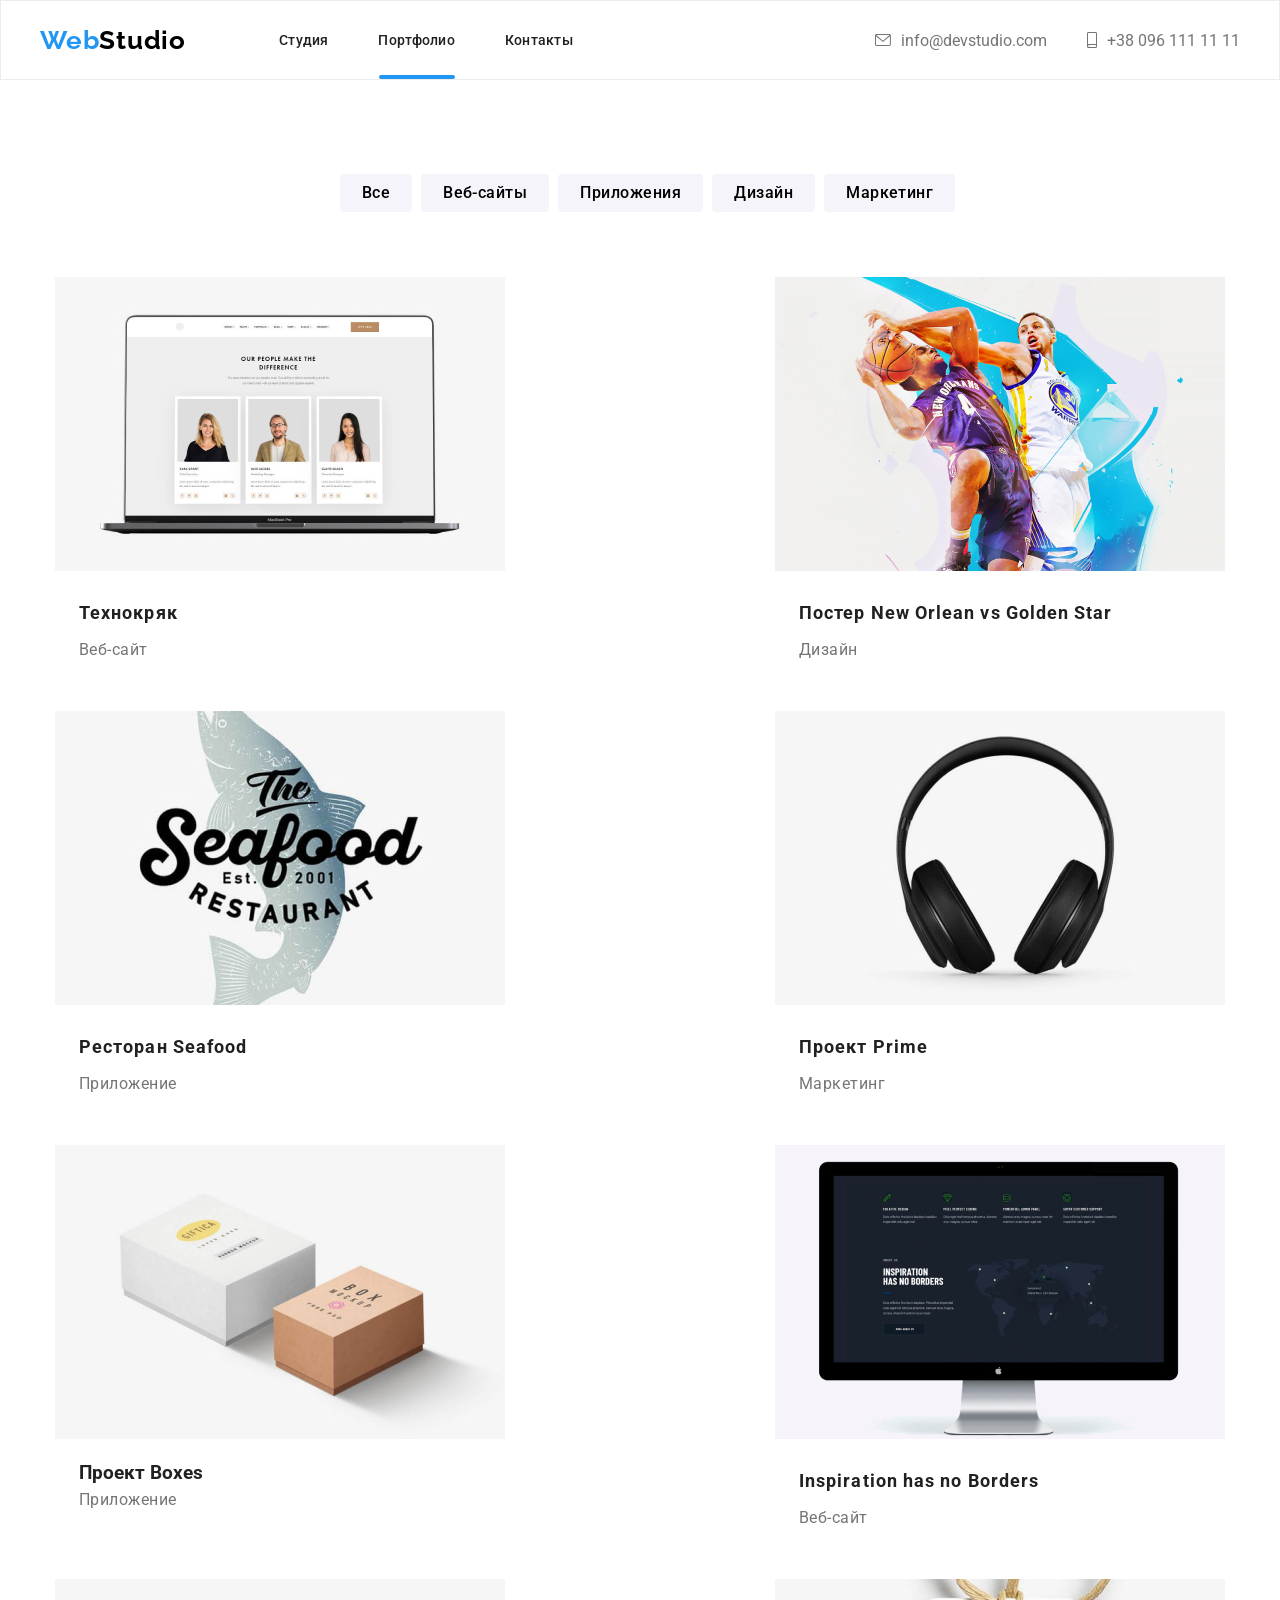
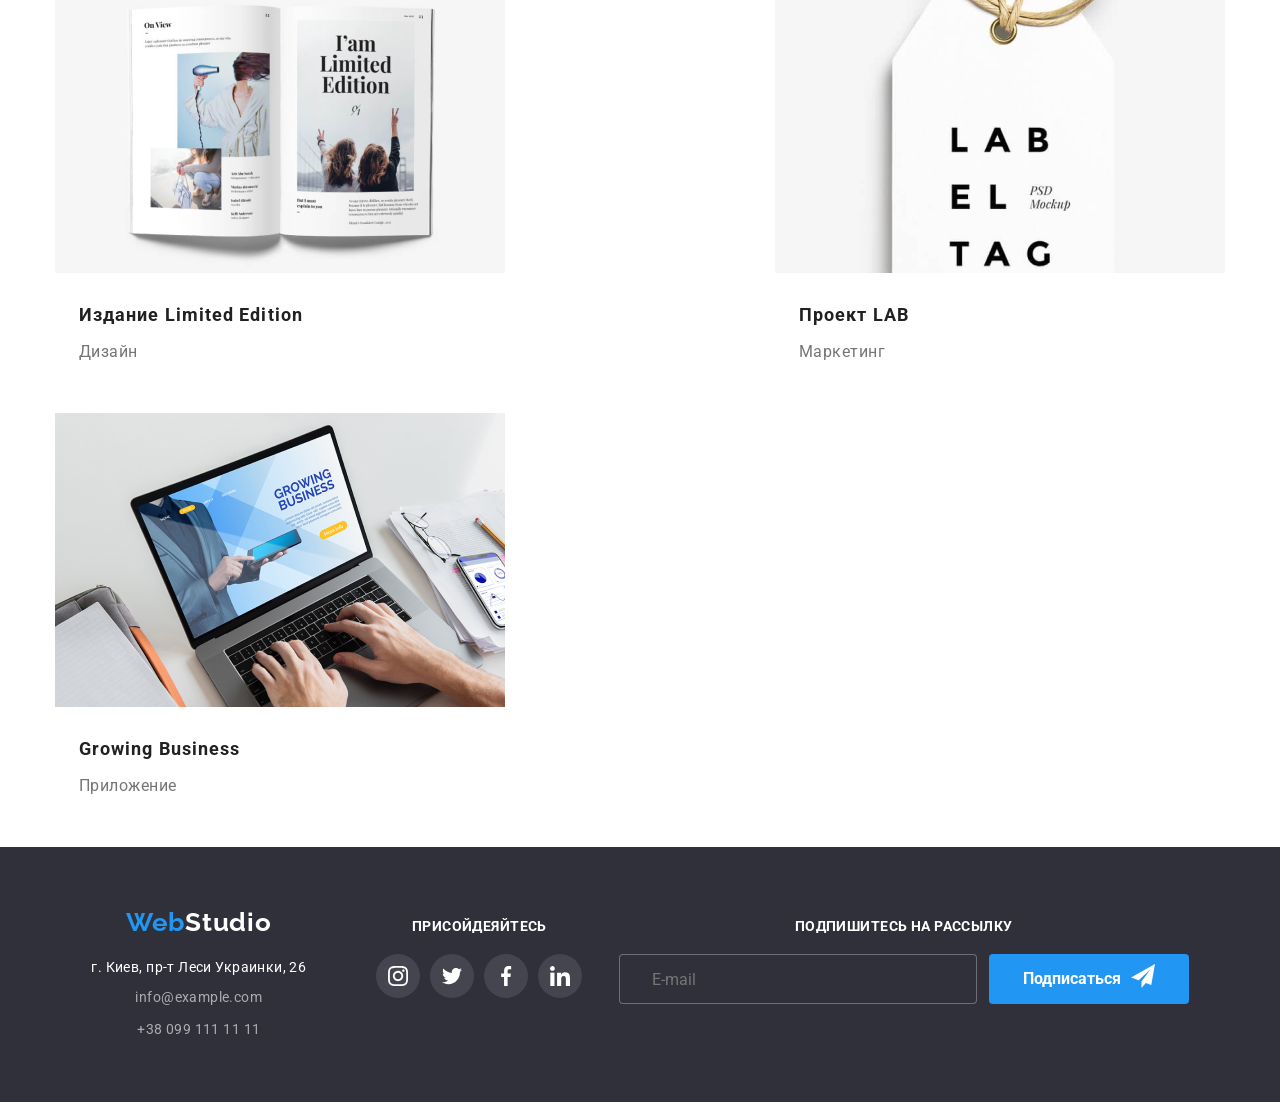
==== commit 2891f8e7: "Спасибо )" ====
--- a/portfolio.html
+++ b/portfolio.html
@@ -15,95 +15,106 @@
     <!--Навигация сайта-->
 <header>
     <nav class="navigation">
-        <!-- <div class="container"> -->
-            <h1><a href="./index.html" lang="en" class="navigation__logo navigation__link">Web<span
-                        class="nav__logo-header">Studio</span></a></h1>
-                        <!--         <div class="container"> -->
-            <!-- <div class="nav">
-                <ul class="nav__site nav__list">
-                    <li><a href="./index.html" class=" nav__link">Студия</a></li>
-                    <li><a href="./portfolio.html" class="nav__portfolio nav__link">Портфолио</a></li>
-                    <li><a href="" class="nav__link">Контакты</a></li>
-                </ul>
-                <ul class="nav__contact-nav list">
-                    <li class="nav__list-tell">
-                        <ul class="nav__mail-mail">
-
-                            <li><a href="mailto:" class="nav__link">info@devstudio.com</a></li>
-                            <li class="nav__icons-contact-mail"><svg class="nav__icons-contact-mail">
-                                    <use href="./images/icons-list/sprite.svg.svg#icon-envelope"></use>
-                                </svg></li>
-                        </ul>
-
-                    </li>
-
-                    <li class="nav__list-tell">
-                        <ul class="nav__tell-tell">
-
-                            <li class="nav__list-tell"><a href="tel:+380961111111" class="nav__link">
-                                    +38 096 111 11 11</a></li>
-                            <li><svg class="nav__icons-contact-tell">
-                                    <use href="./images/icons-list/sprite.svg.svg#icon-smartphone"></use>
-                                </svg></li>
-
-                        </ul>
-
-                </ul>
-            </div>
-             -->
-                        <button type="button" class="button__menu">
-                            <svg class="icons-menu">
-                                <use href="./images/icons-list/sprite.svg.svg#icon-menu_24px"></use>
+        <div class="container">
+            <div class="menu-burger">
+                <h1 class="logo-mobile"><a href="./index.html" lang="en"
+                        class="navigation__logo navigation__link">Web<span class="nav__logo-header">Studio</span></a>
+                </h1>
+                <button type="button" class="button__menu">
+                    <svg class="icons-menu">
+                        <use href="./images/icons-list/sprite.svg.svg#icon-menu_24px"></use>
+                    </svg>
+                </button>
+            </div>
+
+            <div class="container headder-tablet">
+                <!-- <h1><a href="./index.html" lang="en" class="navigation__logo navigation__link">Web<span class="nav__logo-header">Studio</span></a></h1> -->
+                <div class="nav">
+                    <ul class="nav__site nav__list">
+                        <li><a href="./index.html" class=" nav__link">Студия</a></li>
+                        <li><a href="./portfolio.html" class="nav__portfolio nav__link">Портфолио</a></li>
+                        <li><a href="" class="nav__link">Контакты</a></li>
+                    </ul>
+                    <ul class="nav__contact-nav list">
+                        <li class="nav__list-tell">
+                            <ul class="nav__mail-mail">
+
+                                <li><a href="mailto:" class="nav__link">info@devstudio.com</a></li>
+                                <li class="nav__icons-contact-mail"><svg class="nav__icons-contact-mail">
+                                        <use href="./images/icons-list/sprite.svg.svg#icon-envelope"></use>
+                                    </svg></li>
+                            </ul>
+
+                        </li>
+
+                        <li class="nav__list-tell">
+                            <ul class="nav__tell-tell">
+
+                                <li class="nav__list-tell"><a href="tel:+380961111111" class="nav__link">
+                                        +38 096 111 11 11</a></li>
+                                <li><svg class="nav__icons-contact-tell">
+                                        <use href="./images/icons-list/sprite.svg.svg#icon-smartphone"></use>
+                                    </svg></li>
+
+                            </ul>
+
+                    </ul>
+                </div>
+
+
+                <div class="mobile-nav is-hidden">
+
+                    <div class="container">
+                        <button type="button" class="button-close-menu"><svg class="close-button__menu">
+                                <use href="./images/icons-list/sprite.svg.svg#icon-close_24px"></use>
                             </svg>
                         </button>
-                        <div class="mobile-nav is-hidden">
-                            <div class="container">
-                                <button type="button" class="button-close-menu"><svg class="close-button__menu">
-                                        <use href="./images/icons-list/sprite.svg.svg#icon-close_24px"></use>
-                                    </svg>
-                                </button>
-                                <nav>
-                                    <ul class="mobile-menu list">
-                                        <li class="mobile-menu__item">
-                                            <a href="./index.html" class="mobile-menu__link link">Студия</a>
-                                        </li>
-                                        <li class="mobile-menu__item">
-                                            <a href="./portfolio.html" class="mobile-menu__link link">Портфолио</a>
-                                        </li>
-                                        <li class="mobile-menu__item">
-                                            <a href="" class="mobile-menu__link link">Контакты</a>
-                                        </li>
-                                    </ul>
-                        
-                        
-                                </nav>
-                                <div class="mobile-nav__bottom">
-                                    <ul class="mobile-contacts list ">
-                                        <li class="mobile-contacts__item">
-                                            <a href="" class="mobile-contacts__link tell-contacts__link link">+38 096 111 11 11</a>
-                                        </li>
-                                        <li class="mobile-contacts__item">
-                                            <a href="" class="mobile-contacts__link link">info@devstudio.com</a>
-                                        </li>
-                                    </ul>
-                        
-                                    <ul class="mobile-media list">
-                                        <li class="mobile-media__item">
-                                            <a href="" class="mobile-media__link link">Instagram</a>
-                                        </li>
-                                        <li class="mobile-media__item">
-                                            <a href="" class="mobile-media__link link">Twitter</a>
-                                        </li>
-                                        <li class="mobile-media__item">
-                                            <a href="" class="mobile-media__link link">Facebook</a>
-                                        </li>
-                                        <li class="mobile-media__item">
-                                            <a href="" class="mobile-media__link link">LinkedIn</a>
-                                        </li>
-                                    </ul>
-                        
-                                </div>
-        </div>
+
+                        <ul class="mobile-menu list">
+                            <li class="mobile-menu__item">
+                                <a href="./index.html" class="mobile-menu__link link">Студия</a>
+                            </li>
+                            <li class="mobile-menu__item">
+                                <a href="./portfolio.html" class="mobile-menu__link link">Портфолио</a>
+                            </li>
+                            <li class="mobile-menu__item">
+                                <a href="" class="mobile-menu__link link">Контакты</a>
+                            </li>
+                        </ul>
+
+
+                        <div class="mobile-nav__bottom">
+                            <ul class="mobile-contacts list ">
+                                <li class="mobile-contacts__item">
+                                    <a href="" class="mobile-contacts__link tell-contacts__link link">+38 096 111 11
+                                        11</a>
+                                </li>
+                                <li class="mobile-contacts__item">
+                                    <a href="" class="mobile-contacts__link link">info@devstudio.com</a>
+                                </li>
+                            </ul>
+
+                            <ul class="mobile-media list">
+                                <li class="mobile-media__item">
+                                    <a href="" class="mobile-media__link link">Instagram</a>
+                                </li>
+                                <li class="mobile-media__item">
+                                    <a href="" class="mobile-media__link link">Twitter</a>
+                                </li>
+                                <li class="mobile-media__item">
+                                    <a href="" class="mobile-media__link link">Facebook</a>
+                                </li>
+                                <li class="mobile-media__item">
+                                    <a href="" class="mobile-media__link link">LinkedIn</a>
+                                </li>
+                            </ul>
+
+
+
+
+                        </div>
+                    </div>
+
     </nav>
 </header>
     <main>
@@ -125,7 +136,14 @@
             <ul class="card__portfolio">
                 <li>
                 <div >
-            <div class="card__container"><img src="./images/desctop/portfolio1.jpg" alt="ноутбук и списки">
+            <div class="card__container">
+                                <picture>
+                                    <source media="(min-width: 320px)" srcset="./images/mobile/portfolio11.jpg"/>
+                                    <source media="(min-width: 768px)" srcset="./images/tablet/tablet1.jpg"/>
+                                    <source media="(min-width: 1200px)" srcset="./images/desctop/portfolio1.jpg"/>
+                                    <img src="./images/tablet/tablet1.jpg" alt="ноутбук" style="width: auto;"/>
+                                </picture>
+           
                           <div class="card__background">
                        <p class="card__text-background">Lorem, ipsum dolor sit amet consectetur adipisicing elit. Maxime, eveniet quos officia quasi earum placeat ipsam obcaecati quidem, ex, tenetur ut voluptas est enim? Explicabo, ullam! Maxime at quas consequuntur dolore sit quidem iusto perferendis quis, eius reprehenderit nam iure architecto suscipit dolores quaerat atque, repellat ab. Quisquam maxime, vero nisi eius in iusto a recusandae explicabo architecto iure quae earum optio at reprehenderit doloribus odit rerum veritatis! Dolores quos quas vel libero consectetur odit officiis earum corrupti placeat nisi aperiam, enim nam similique perspiciatis? Tempore delectus totam laudantium laboriosam ut quasi quam similique corporis est, repudiandae natus ipsum fuga!</p>
             
@@ -141,7 +159,13 @@
 
                 <li>
                 <div >
-            <div class="card__container"><img src="./images/desctop/portfolio2.jpg" alt="люди играют в бакетбол">
+            <div class="card__container">
+                <picture >
+                    <source media="(min-width: 320px)"  srcset="./images/mobile/portfolio122.jpg"/>
+                    <source media="(min-width: 768px)"  srcset="./images/tablet/tablet2.jpg"/>
+                    <source media="(min-width: 1200px)"  srcset="./images/desctop/portfolio2.jpg"/>
+                    <img   src="./images/tablet/tablet2.jpg" alt="люди играют в бакетбол" style="width: auto;"/>
+                </picture>
                           <div class="card__background">
                     </div>
                 <div class="card__text">
@@ -153,7 +177,14 @@
                 
                 <li>
                 <div >
-            <div class="card__container"><img src="./images/desctop/portfolio3.jpg" alt="лого ресторана">
+            <div class="card__container">
+                                <picture>
+                                    <source media="(min-width: 320px)" srcset="./images/mobile/portfolio123.jpg"/>
+                                    <source media="(min-width: 768px)" srcset="./images/tablet/tablet3.jpg"/>
+                                    <source media="(min-width: 1200px)" srcset="./images/desctop/portfolio3.jpg"/>
+                                    <img src="./images/tablet/tablet3.jpg" alt="логотип" style="width: auto;"/>
+                                </picture>
+
                           <div class="card__background">
                     </div>
                 <div class="card__text">
@@ -165,7 +196,14 @@
 
                                 <li>
                 <div class=help>
-            <div class="card__container"><img src="./images/desctop/portfolio4.jpg" alt="наушники">
+            <div class="card__container">
+                                <picture>
+                                    <source media="(min-width: 320px)" srcset="./images/mobile/portfolio124.jpg"/>
+                                    <source media="(min-width: 768px)" srcset="./images/tablet/tablet4.jpg"/>
+                                    <source media="(min-width: 1200px)" srcset="./images/desctop/portfolio4.jpg"/>
+                                    <img src="./images/tablet/tablet4.jpg" alt="наушники" style="width: auto;"/>
+                                </picture>
+
                           <div class="card__background">
                     </div>
                 <div class="card__text">
@@ -177,7 +215,14 @@
 
                                 <li>
                 <div >
-            <div class="card__container"><img src="./images/desctop/portfolio5.jpg" alt="две коробки">
+            <div class="card__container">
+                                     <picture>
+                                    <source media="(min-width: 320px)" srcset="./images/mobile/portfolio125.jpg"/>
+                                    <source media="(min-width: 768px)" srcset="./images/tablet/tablet5.jpg"/>
+                                    <source media="(min-width: 1200px)" srcset="./images/desctop/portfolio5.jpg"/>
+                                    <img src="./images/tablet/tablet5.jpg" alt="две коробки" style="width: auto;"/>
+                                </picture>
+
                           <div class="card__background">
                     </div>
                 <div class="card__text">
@@ -189,7 +234,14 @@
 
                                 <li>
                 <div >
-            <div class="card__container"><img src="./images/desctop/portfolio6.jpg" alt="монитор">
+            <div class="card__container">
+                                    <picture>
+                                    <source media="(min-width: 320px)" srcset="./images/mobile/portfolio126.jpg"/>
+                                    <source media="(min-width: 768px)" srcset="./images/tablet/tablet6.jpg"/>
+                                    <source media="(min-width: 1200px)" srcset="./images/desctop/portfolio6.jpg"/>
+                                    <img src="./images/tablet/tablet6.jpg" alt="монитор" style="width: auto;"/>
+                                </picture>       
+
                           <div class="card__background">
                     </div>
                 <div class="card__text">
@@ -201,7 +253,14 @@
 
                                 <li>
                 <div >
-            <div class="card__container"><img src="./images/desctop/portfolio7.jpg" alt="журнал">
+            <div class="card__container">
+                                     <picture>
+                                    <source media="(min-width: 320px)" srcset="./images/mobile/portfolio127.jpg"/>
+                                    <source media="(min-width: 768px)" srcset="./images/tablet/tablet7.jpg"/>
+                                    <source media="(min-width: 1200px)" srcset="./images/desctop/portfolio7.jpg"/>
+                                    <img src="./images/tablet/tablet7.jpg" alt="журнал" style="width: auto;"/>
+                                </picture>  
+
                           <div class="card__background">
                     </div>
                 <div class="card__text">
@@ -213,7 +272,14 @@
 
                                 <li>
                 <div >
-            <div class="card__container"><img src="./images/desctop/portfolio8.jpg" alt="бирка">
+            <div class="card__container">
+                                    <picture>
+                                    <source media="(min-width: 320px)" srcset="./images/mobile/portfolio128.jpg"/>
+                                    <source media="(min-width: 768px)" srcset="./images/tablet/tablet8.jpg"/>
+                                    <source media="(min-width: 1200px)" srcset="./images/desctop/portfolio8.jpg"/>
+                                    <img src="./images/tablet/tablet8.jpg" alt="бирка" style="width: auto;"/>
+                                </picture>  
+
                           <div class="card__background">
                     </div>
                 <div class="card__text">
@@ -225,7 +291,14 @@
 
                                 <li>
                 <div >
-            <div class="card__container"><img src="./images/desctop/portfolio9.jpg" alt="работа с ноутбуком">
+            <div class="card__container">
+                                      <picture>
+                                    <source media="(min-width: 320px)" srcset="./images/mobile/portfolio129.jpg"/>
+                                    <source media="(min-width: 768px)" srcset="./images/tablet/tablet9.jpg"/>
+                                    <source media="(min-width: 1200px)" srcset="images/desctop/portfolio9.jpg"/>
+                                    <img src="./images/tablet/tablet9.jpg" alt="работа с ноутбуком" style="width: auto;"/>
+                                </picture> 
+
                           <div class="card__background">
                        
             
--- a/css/main.min.css
+++ b/css/main.min.css
@@ -1,3 +1,3 @@
 /*! modern-normalize v1.1.0 | MIT License | https://github.com/sindresorhus/modern-normalize */ul,ol{list-style:none;margin:0;padding:0}*{margin:0;padding:0}a{text-decoration:none;color:inherit;display:inline-block}*,::before,::after{box-sizing:border-box}html{-moz-tab-size:4;tab-size:4}html{line-height:1.15;-webkit-text-size-adjust:100%}body{margin:0}body{font-family:system-ui,-apple-system,"Segoe UI",Roboto,Helvetica,Arial,sans-serif,"Apple Color Emoji","Segoe UI Emoji"}hr{height:0;color:inherit}abbr[title]{text-decoration:underline dotted}b,strong{font-weight:bolder}code,kbd,samp,pre{font-family:ui-monospace, SFMono-Regular, Consolas, "Liberation Mono", Menlo,- monospace;font-size:1em}small{font-size:80%}sub,sup{font-size:75%;line-height:0;position:relative;vertical-align:baseline}sub{bottom:-0.25em}sup{top:-0.5em}table{text-indent:0;border-color:inherit}button,input,optgroup,select,textarea{font-family:inherit;font-size:100%;line-height:1.15;margin:0}button,select{text-transform:none}button,[type="button"],[type="reset"],[type="submit"]{-webkit-appearance:button}::-moz-focus-inner{border-style:none;padding:0}:-moz-focusring{outline:1px dotted ButtonText}:-moz-ui-invalid{box-shadow:none}legend{padding:0}progress{vertical-align:baseline}::-webkit-inner-spin-button,::-webkit-outer-spin-button{height:auto}[type="search"]{-webkit-appearance:textfield;outline-offset:-2px}::-webkit-search-decoration{-webkit-appearance:none}::-webkit-file-upload-button{-webkit-appearance:button;font:inherit}summary{display:list-item}.container{margin-left:auto;margin-right:auto;padding-left:15px;padding-right:15px;width:100%;position:relative}@media screen and (min-width: 480px){.container{max-width:480px}}@media screen and (min-width: 768px){.container{max-width:768px}}@media screen and (min-width: 1200px){.container{max-width:1200px}}body{font-family:"Roboto", sans-serif;background-color:#fff;color:#212121}.block-tittle{font-weight:bold;font-size:36px;line-height:1.167;text-align:center;letter-spacing:0.03em}.card__container:hover .card__background,.card__container:focus .card__background{transition:250ms cubic-bezier(0.4, 0, 0.2, 1);transform:translateY(0);opacity:1;overflow:auto}.card__container{position:relative;width:370px;height:404px}.card__background{position:absolute;top:0;left:0;width:100%;height:294px;transform:translateY(60%);background:rgba(33,150,243,0.9);border:Solid rgba(33,150,243,0.9);opacity:0}.card__text-background{font-family:Roboto;font-size:18px;line-height:1.556px;line-height:133%;vertical-align:Top;letter-spacing:3%;color:#fff;padding:64px 23px}.card.container{padding-bottom:94px}.card__portfolio li:hover{box-shadow:1px 4px 6px 1px rgba(0,0,0,0.16),0px 4px 4px rgba(0,0,0,0.06),0px 1px 1px rgba(0,0,0,0.06);transition:250ms cubic-bezier(0.4, 0, 0.2, 1)}.card__portfolio{display:flex;flex-wrap:wrap;justify-content:space-between}@media screen and (min-width: 767px){.card__portfolio li{flex-basis:calc((100% - 60px) / 2)}}@media screen and (min-width: 1200px){.card__portfolio li{flex-basis:calc((100% - 90px) / 3)}}.card__pro-tittle{font-size:18px;line-height:2;letter-spacing:0.06em;margin-bottom:4px}.card__pro-text{font-weight:400;font-size:16px;line-height:1.875;letter-spacing:0.03em;color:#757575}.card__text{z-index:4}.card__portfolio .card__text{padding:20px 24px}.nav__portfolio::after{content:"";height:4px;background-color:#2196f3;align-self:flex-end;border-radius:2px;z-index:2;position:absolute;top:41px;width:76px}.nav__logo-header{color:#000}.navigation__logo{font-family:Raleway;color:#2196f3;font-weight:bold;font-size:26px;line-height:1.192;letter-spacing:0.03em;padding-top:15px}.footer__logo-footer{color:#fff}.footer__logo{font-family:Raleway;color:#2196f3;font-weight:bold;font-size:26px;line-height:1.192;letter-spacing:0.03em;padding-bottom:20px}.footer__logo-footer{color:#fff}.nav__site .nav__link{display:flex;flex-direction:column;align-items:flex-end}.nav__studio::after{content:"";height:4px;background-color:#2196f3;align-self:flex-end;border-radius:2px;z-index:2;position:absolute;top:41px;width:49px}.nav__tell-tell,.nav__mail-mail{display:flex;flex-direction:row-reverse}.nav__list-tell{align-items:baseline;justify-content:start;color:#757575}.nav__contact-nav .nav__list-tell:hover,.nav__contact-nav .nav__link:hover{stroke:#2196f3;color:#2196f3;fill:#2196f3;transition:250ms cubic-bezier(0.4, 0, 0.2, 1)}.navigation .container{align-items:baseline;display:flex;flex-direction:column;justify-content:space-between;height:100%;padding-top:48px;padding-bottom:48px}@media screen and (min-width: 768px){.navigation .container{display:flex}}@media screen and (min-width: 1200px){.navigation .container{display:flex}}.navigation .nav{display:flex;width:1025px}.navigation{background-color:#fff;border:1px solid #ececec;display:flex;justify-content:space-between;align-items:baseline;padding-left:15px;padding-right:15px;height:60px}.nav__site{display:flex;width:294px;justify-content:space-between;margin-left:93px;position:relative}.nav__contact-nav{display:flex;height:16px}.nav__contact-nav li:not(:first-child){margin-left:50px}.logo-header{color:#000}.logo{font-family:Raleway;color:#2196f3;font-weight:bold;font-size:26px;line-height:1.192;letter-spacing:0.03em;padding:24px 0px 25px}.nav__list .nav__link:hover,.nav__list .nav__link:focus,.nav__list .nav__link:active{color:#2196f3;transition:250ms cubic-bezier(0.4, 0, 0.2, 1)}.nav .nav__portfolio:visited,.nav .nav__studio:visited{color:#2196f3;transition:250ms cubic-bezier(0.4, 0, 0.2, 1)}.nav__contact-nav .link:hover,.nav__contact-nav .link:focus{color:#2196f3;fill:#2196f3;transition:250ms cubic-bezier(0.4, 0, 0.2, 1)}.nav__contact-nav a{color:#757575;transition:250ms cubic-bezier(0.4, 0, 0.2, 1)}.navigation .nav__list{font-weight:500;font-size:14px;line-height:1.143;letter-spacing:0.02em}.button__menu{width:40px;height:40px;background-color:rgba(255,255,255,0);border:0px}.button__menu:focus,.button__menu:hover{color:#2196f3}.button-close-menu{width:40px;height:40px;background-color:rgba(255,255,255,0);border:0px;position:absolute;right:0;top:18.75px}.button-close-menu:focus,.button-close-menu:hover{color:#2196f3}.mobile-nav{position:absolute;background-color:#fff;top:0;left:0;width:100vw;height:100vh;z-index:5;position:absolute;position:fixed}.mobile-menu__link{font-size:40px;line-height:1.175;text-align:center;vertical-align:top;letter-spacing:0.02em;text-decoration:none}.mobile-menu__link:hover,.mobile-menu__link:focus{color:#2196f3}.mobile-contacts__link{font-size:24px;line-height:1.166;text-align:left;vertical-align:top;letter-spacing:0.02em;text-decoration:none;margin-top:34px;color:#757575}.mobile-contacts li:not(:first-child){margin-bottom:64px}.mobile-contacts__link:hover,.mobile-contacts__link:focus{color:#2196f3}.tell-contacts__link{font-size:34px;line-height:1.176;text-align:Left;vertical-align:Top;letter-spacing:0.02em;color:#2196f3}.mobile-media__link{font-size:18px;line-height:1.222;text-align:left;vertical-align:Top;letter-spacing:0.02em;color:#2196f3}.mobile-media{display:flex}.mobile-menu__item{margin-bottom:36px}.mobile-media li:not(:last-child){padding-right:10px;border-right:1px solid rgba(33,33,33,0.2);height:22px;margin-left:10px}.mobile-media li:not(:first-child){margin-left:10px}.mobile-nav .is-hidden{opacity:0;pointer-events:none}.hero__button-color{font-family:"Roboto", sans-serif;background-color:#2196f3;color:#fff;font-size:16px;line-height:1.875;font-weight:700;text-align:center;border:0;border-radius:4px;padding:10px 32px;cursor:pointer;position:absolute;top:400px;z-index:1}.button-row__pro{font-family:"Roboto", sans-serif;background-color:#f5f4fa;font-weight:500;font-size:16px;line-height:1.625;text-align:center;letter-spacing:0.03em;border-radius:4px;padding:6px 22px;border:0}.button-row__pro:hover,.button-row__pro:focus{background-color:#2196f3;color:#fff;box-shadow:0px 3px 1px rgba(0,0,0,0.1),0px 1px 2px rgba(0,0,0,0.08),0px 2px 2px rgba(0,0,0,0.12);transition:250ms cubic-bezier(0.4, 0, 0.2, 1)}.button-row .container{padding:94px 0px 34px}.button-row__list{display:flex;justify-content:center;padding-bottom:16px}.button-row__list li:not(:last-child){margin-right:9px}.sub__button-footer{display:block;width:200px;height:50px;font-family:"Roboto", sans-serif;background-color:#2196f3;color:#fff;font-size:16px;line-height:1.875;font-weight:700;text-align:center;border:0;border-radius:4px;cursor:pointer;padding:10px 32px;margin:0 auto}@media screen and (min-width: 1200px){.sub__button-footer{display:flex;margin-left:12px;justify-content:center}}.nav__icons-contact-tell{width:10px;height:16px;margin-right:10px;fill:currentColor}.nav__icons-contact-mail{width:16px;height:12px;margin-right:10px;fill:currentColor}.icons-menu{width:24px;height:16px;fill:currentColor}.close-button__menu{width:18.67px;height:18.33px;fill:currentColor;position:absolute;top:0px;left:0px}.social__icons-footer{width:20px;height:20px;fill:currentColor}.sub__telega-svg{width:24px;height:24px;fill:#fff;margin-left:10px}.social__media .container{display:flex}.social__media a{width:44px;height:44px;border-radius:50%;padding:12px;background-color:rgba(255,255,255,0.1);color:#fff;flex-direction:row;fill:currentColor}.social__media li:not(:last-child){margin-right:10px}.social__media a:hover,.social__media a :focus{fill:#fff;background-color:#2196f3;transition:250ms cubic-bezier(0.4, 0, 0.2, 1)}.social__media :hover,.social__media :focus{fill:var(--white-color);transition:var(--animation-hover)}.block-tittle{font-weight:bold;font-size:36px;line-height:1.167;text-align:center;letter-spacing:0.03em;padding-bottom:30px;padding-top:60px}@media screen and (min-width: 1200px){.block-tittle{padding-top:94px}}.icons-button{width:11px;height:11px;fill:#000000;stroke:#000000;stroke-width:3px}.advantage__icons{width:70px;height:70px}.team__icons-social{display:flex;width:20px;height:20px;color:#afb1b8}.modal-svg{display:flex;justify-content:left;align-items:center;position:absolute;transform:translateY(-50%);top:50%;left:3%;fill:inherit}.modal-name{width:12px;height:12px}.modal-tel{width:13px;height:13px}.modal-email{width:15px;height:12px}@keyframes button-hero{0%{transition:none}100%{transition:background-color 500ms linear, transform 500ms ease-in-out}}.backdrop{position:fixed;transition:background-color 500ms linear, transform 500ms ease-in-out;top:0;left:0;transform:translate(0);width:100vw;height:100vh;background-color:rgba(0,0,0,0.2);z-index:4}.modal-content{position:absolute;top:50%;left:50%;transform:translate(-50%, -50%);max-width:528px;width:100%;max-height:581px;height:100%;padding:40px;background-color:#fff;border-radius:3px;box-shadow:0px 4px 4px 0px rgba(0,0,0,0.2);animation-name:button-hero}[data-modal-close]{position:absolute;width:30px;height:30px;top:8px;right:5px;border-radius:20px;background-color:transparent;border:1px solid rgba(0,0,0,0.2);font-weight:bold;cursor:pointer;color:#212121}.is-hidden{transform:translate(-100%, -100%)}.close-but{padding:3px 3px 4px 4px}.modal-form-title{text-align:center;font-weight:700;font-size:20px;line-height:1.15;letter-spacing:3%;margin-bottom:10px}.modal-form{display:flex;flex-direction:column;height:448px}.modal-form-input{width:100%;border-radius:4px;height:40px;border:1px solid rgba(33,33,33,0.2);padding-left:42px;outline:none}.modal-form-input:focus{border-color:#2196f3}.modal-form-input:focus+.modal-form-icon{background-color:#2f303a;fill:#2196f3;stroke:#2196f3}.form-field{font-size:12px;line-height:1.167;text-align:left;letter-spacing:0.01em;color:#757575;margin-bottom:10px}.icon-position{position:relative;display:block;margin-top:4px}.modal-form-icon{fill:#212121}.modal-form-input::placeholder{color:rgba(117,117,117,0.5)}.modal-form-text{width:100%;height:120px;resize:none;padding:12px 16px;margin-top:4px;margin-bottom:20px;border-radius:4px;border:1px solid rgba(33,33,33,0.2);font-size:14px;line-height:1.142;outline:none}.modal-form-text:focus{border-color:#2196f3}.modal-form-text::placeholder{color:rgba(117,117,117,0.5)}.form-field-txt{font-size:12px;line-height:1.167;text-align:left;letter-spacing:0.01em;color:#757575}.modal-form-check{border-color:#212121}.modal-form-check::before{content:"";width:16px;height:15px;border:2px solid #212121;display:inline-block;border-radius:3px;margin-right:9px;vertical-align:middle;display:flex;align-items:baseline}.form-check:checked+.modal-form-check::before{content:url("../images/vector-galka.png");display:flex;flex-direction:row;align-items:center;justify-content:center;align-self:center;border-color:#2196f3;background-color:#2196f3}.visually-hidden{position:absolute !important;width:1px !important;height:1px !important;margin:-1px !important;padding:0 !important;overflow:hidden;border:0 !important;clip:rect(0 0 0 0)}.form-check{display:flex}.modal-form-check{display:flex;align-items:center;align-self:auto;font-size:14px;line-height:1.714;justify-content:center;margin-bottom:30px}.form-link{color:#2196f3;text-decoration:underline;padding-left:3px}.button-color-form{display:flex;align-self:center;justify-content:center;width:200px;height:50px;font-family:"Roboto", sans-serif;background-color:#2196f3;color:#fff;font-size:16px;line-height:1.875;font-weight:700;text-align:center;border:0;border-radius:4px;padding:10px 32px;cursor:pointer}.advantage__tittle{font-size:14px;line-height:1.142;letter-spacing:0.03em;text-transform:uppercase;text-align:center;margin-bottom:10px}@media screen and (min-width: 768px){.advantage__tittle{text-align:left}}.advantage__list .advantage__text{color:#757575;font-size:14px;line-height:1.715;letter-spacing:0.03em;font-weight:400;padding-top:10px}.hero{height:400px;background-image:linear-gradient(to top, rgba(130,67,247,0.068), rgba(138,125,4,0.068)),url(../images/mobile/mobile-back1.jpg);background-position:center;background-size:cover;margin:0 auto}@media screen and (min-width: 1200px){.hero{max-width:1600px;background-size:cover;background-repeat:no-repeat;margin:0 auto}}@media (min-device-pixel-ratio: 2) and (min-width: 480px), (-webkit-min-device-pixel-ratio: 2) and (min-width: 480px), (min-resolution: 192dpi) and (min-width: 480px), (min-resolution: 2dppx){.hero .hero{background-image:linear-gradient(to top, rgba(130,67,247,0.068), rgba(138,125,4,0.068)),url(../images/mobile/mobileback2x.jpg)}}.hero__title{font-weight:900;font-size:26px;line-height:42px;line-height:1.615;text-align:center;padding-top:118px;padding-bottom:118px;padding-left:60px;padding-right:60px;margin:0 auto;letter-spacing:0.06em;height:84px;padding:118px auto;color:#fff;position:absolute;width:380px}@media screen and (min-width: 1200px){.hero__title{font-size:44px;line-height:1.363;letter-spacing:0.06em;text-transform:uppercase;width:696px}}.disp-none{display:none}.container .advantage__list{padding-bottom:30px}@media screen and (min-width: 768px){.container .advantage__list{display:flex;flex-wrap:wrap;margin-left:-30px}}@media screen and (min-width: 1200px){.container .advantage__list{display:flex;padding-top:94px}}.advantage__list{padding-top:60px}@media screen and (min-width: 1200px){.advantage__list{padding-top:94px}}.advantage__list>li{width:100%;flex-direction:column;margin-bottom:30px}@media screen and (min-width: 768px){.advantage__list>li{flex-basis:calc((100% - 60px) / 2);margin-left:30px}}@media screen and (min-width: 1200px){.advantage__list>li{flex-basis:calc((100% - 120px) / 4)}}.advantage__list.container{display:flex;padding:94px 0px;justify-content:space-between;margin-bottom:-30px}.advantage__content{height:120px;width:100%;background-color:#f5f4fa;display:flex;justify-content:center;align-items:center;margin-bottom:30px}.work__list .work__text{display:flex;align-items:center;justify-content:center;color:#fff;background-color:rgba(47,48,58,0.8);position:absolute;height:70px;width:370px;bottom:2px;left:0;top:225px;z-index:3;font-weight:bold;font-size:14px;line-height:1.142;text-align:center;letter-spacing:0.03em}.work__list{justify-content:space-between}.work{display:none}@media screen and (min-width: 1200px){.work{display:flex}}.work__background-img{position:relative;z-index:1}.work__background-img{padding-bottom:94px}.work__background-img__list li:not(:first-child){margin-left:30px}.container .work__list{display:flex}.team__icons-social{width:20px;height:20px;color:#afb1b8}.team__list-people a{width:44px;height:44px;border-radius:50%;padding:12px;flex-direction:row;color:#afb1b8;margin-right:10px}.team__list-people{display:flex;justify-content:center;flex-direction:row;margin-right:-10px;padding-bottom:24px}.team__list-people a:hover,.team__list-people a:focus{fill:#fff;background-color:#2196f3;transition:250ms cubic-bezier(0.4, 0, 0.2, 1)}.team__social-link{fill:currentColor}.team .container{padding-bottom:60px}@media screen and (min-width: 1200px){.team .container{padding-bottom:94px}}.team__list{width:100%;margin-bottom:-30px}@media screen and (min-width: 768px){.team__list{display:flex;flex-wrap:wrap;margin-left:-30px}}.team__list>li{width:100%;background-color:#fff;border-bottom-right-radius:4px;border-bottom-left-radius:4px;box-shadow:0px 1px 1px rgba(0,0,0,0.14),0px 1px 2px rgba(0,0,0,0.2),0px 3px 1px rgba(0,0,0,0.12);text-align:center;align-items:center;transition:250ms cubic-bezier(0.4, 0, 0.2, 1);margin-bottom:30px}@media screen and (min-width: 768px){.team__list>li{flex-basis:calc((100% - 60px) / 2);margin-left:30px}}@media screen and (min-width: 1200px){.team__list>li{flex-basis:calc((100% - 120px) / 4);margin-left:30px}}.team{background-color:#f5f4fa;transition:250ms cubic-bezier(0.4, 0, 0.2, 1);width:100%}.team__worker{font-weight:500;font-size:16px;line-height:1.188;padding:30px 0px 10px;letter-spacing:0.03em}.team__profession{font-size:16px;line-height:1.188;letter-spacing:0.03em;color:#757575;padding:10px 0px 16px;font-weight:normal}.client__icons{width:106px;display:flex}.client__list{padding-bottom:60px}@media screen and (min-width: 1200px){.client__list{padding-bottom:94px}}.client__list .client{height:92px;width:100%;border:solid 1px;border-radius:4px;padding:16px 32px;color:#afb1b8;box-sizing:border-box;display:flex;justify-content:space-around}@media screen and (min-width: 480px){.client__list .client{flex-basis:calc((100% - 60px) / 2)}}@media screen and (min-width: 768px){.client__list .client{flex-basis:calc((100% - 90px) / 3);display:flex}}@media screen and (min-width: 1200px){.client__list .client{flex-basis:calc((100% - 180px) / 6);display:flex;margin-bottom:0px}}.client__list{fill:currentColor;display:flex;flex-wrap:wrap;justify-content:space-between}@media screen and (max-width: 480px){.client__list .client:nth-child(-n+5){margin-bottom:30px}}@media screen and (max-width: 1199px){.client__list .client:nth-child(-n+3){margin-bottom:30px}}@media screen and (max-width: 767px){.client__list .client:nth-child(-n+4){margin-bottom:30px;max-width:767px}}.client__list li:focus,.client__list li:hover{fill:#2196f3;border:solid 1px #2196f3;transition:250ms cubic-bezier(0.4, 0, 0.2, 1)}.card__container:hover .card__background,.card__container:focus .card__background{transition:250ms cubic-bezier(0.4, 0, 0.2, 1);transform:translateY(0);opacity:1;overflow:auto}.card__container{position:relative;width:370px;height:404px}.card__background{position:absolute;top:0;left:0;width:100%;height:294px;transform:translateY(60%);background:rgba(33,150,243,0.9);border:Solid rgba(33,150,243,0.9);opacity:0}.card__text-background{font-family:Roboto;font-size:18px;line-height:1.556px;line-height:133%;vertical-align:Top;letter-spacing:3%;color:#fff;padding:64px 23px}.card.container{padding-bottom:94px}.card__portfolio li:hover{box-shadow:1px 4px 6px 1px rgba(0,0,0,0.16),0px 4px 4px rgba(0,0,0,0.06),0px 1px 1px rgba(0,0,0,0.06);transition:250ms cubic-bezier(0.4, 0, 0.2, 1)}.card__portfolio{display:flex;flex-wrap:wrap;justify-content:space-between}@media screen and (min-width: 767px){.card__portfolio li{flex-basis:calc((100% - 60px) / 2)}}@media screen and (min-width: 1200px){.card__portfolio li{flex-basis:calc((100% - 90px) / 3)}}.card__pro-tittle{font-size:18px;line-height:2;letter-spacing:0.06em;margin-bottom:4px}.card__pro-text{font-weight:400;font-size:16px;line-height:1.875;letter-spacing:0.03em;color:#757575}.card__text{z-index:4}.card__portfolio .card__text{padding:20px 24px}.nav__portfolio::after{content:"";height:4px;background-color:#2196f3;align-self:flex-end;border-radius:2px;z-index:2;position:absolute;top:41px;width:76px}@media screen and (min-width: 1200px){.sub__form{display:flex;flex-direction:row}}.sub__text{padding-top:60px;color:#fff;font-weight:700;font-size:14px;line-height:1.143;vertical-align:Top;letter-spacing:0.03em;margin-bottom:20px}@media screen and (min-width: 1200px){.sub__text{padding-top:0px}}.sub__telega-pole::placeholder{padding-left:16px}.sub__telega-pole{margin-bottom:20px;width:358px;height:50px;border:1px solid rgba(255,255,255,0.3);background:#2f303a;border-radius:4px;padding-left:16px;color:#fff}@media screen and (max-width: 767px){.sub__telega-pole{width:100%}}.sub__telega-pole:focus{outline:none;border-color:#2196f3}.contact-list li:not(:last-child){padding-bottom:8px}.address{padding-bottom:8px}.footer__address:not(:last-child){margin-bottom:8px}.footer__address{color:#fff;font-size:14px;line-height:1.411;letter-spacing:0.03em;font-style:normal}footer{background-color:#2f303a}.footer .container{text-align:center;padding:60px 15px;align-items:baseline;background-color:#2f303a}@media screen and (min-width: 1200px){.footer .container{display:flex;justify-content:space-evenly}}@media screen and (min-width: 768px){.tablet{max-width:1199px;display:flex;align-items:baseline;justify-content:space-around}}@media screen and (min-width: 768px) and (min-width: 1200px){.tablet{display:flex;align-items:baseline;justify-content:space-between}}.footer__contacts{color:rgba(255,255,255,0.6);font-weight:400;font-size:14px;line-height:1.714;letter-spacing:0.03em;text-decoration:none;font-style:normal}.footer__contacts:focus,.footer__contacts:hover{color:#2196f3;transition:250ms cubic-bezier(0.4, 0, 0.2, 1)}@media screen and (min-width: 1200px){.social{padding-left:70px}}.social__text{color:#fff;font-weight:700;font-size:14px;line-height:1.143;vertical-align:Top;letter-spacing:0.03em;margin-bottom:20px;padding-top:60px}@media screen and (min-width: 768px){.social__text{padding-top:0px}}.social__cont{margin-left:70px;align-items:baseline}.social__media{display:flex;justify-content:center}.social__text{color:#fff;font-weight:700;font-size:14px;line-height:1.143;vertical-align:Top;letter-spacing:0.03em;margin-bottom:20px}
+ monospace;font-size:1em}small{font-size:80%}sub,sup{font-size:75%;line-height:0;position:relative;vertical-align:baseline}sub{bottom:-0.25em}sup{top:-0.5em}table{text-indent:0;border-color:inherit}button,input,optgroup,select,textarea{font-family:inherit;font-size:100%;line-height:1.15;margin:0}button,select{text-transform:none}button,[type="button"],[type="reset"],[type="submit"]{-webkit-appearance:button}::-moz-focus-inner{border-style:none;padding:0}:-moz-focusring{outline:1px dotted ButtonText}:-moz-ui-invalid{box-shadow:none}legend{padding:0}progress{vertical-align:baseline}::-webkit-inner-spin-button,::-webkit-outer-spin-button{height:auto}[type="search"]{-webkit-appearance:textfield;outline-offset:-2px}::-webkit-search-decoration{-webkit-appearance:none}::-webkit-file-upload-button{-webkit-appearance:button;font:inherit}summary{display:list-item}.container{margin-left:auto;margin-right:auto;padding-left:15px;padding-right:15px;width:100%;position:relative}@media screen and (min-width: 480px){.container{max-width:480px}}@media screen and (min-width: 768px){.container{max-width:768px}}@media screen and (min-width: 1200px){.container{max-width:1200px}}body{font-family:"Roboto", sans-serif;background-color:#fff;color:#212121}.block-tittle{font-weight:bold;font-size:36px;line-height:1.167;text-align:center;letter-spacing:0.03em}.card__container:hover .card__background,.card__container:focus .card__background{transition:250ms cubic-bezier(0.4, 0, 0.2, 1);transform:translateY(0);opacity:1;overflow:auto}.card__container{position:relative;height:404px}.card__background{position:absolute;top:0;left:0;width:100%;height:294px;transform:translateY(60%);background:rgba(33,150,243,0.9);border:Solid rgba(33,150,243,0.9);opacity:0}.card__text-background{font-family:Roboto;font-size:18px;line-height:1.556px;line-height:133%;vertical-align:Top;letter-spacing:3%;color:#fff;padding:64px 23px}.card.container{padding-bottom:94px}.card__portfolio li:hover{box-shadow:1px 4px 6px 1px rgba(0,0,0,0.16),0px 4px 4px rgba(0,0,0,0.06),0px 1px 1px rgba(0,0,0,0.06);transition:250ms cubic-bezier(0.4, 0, 0.2, 1)}.card__portfolio{justify-content:space-between}@media screen and (min-width: 768px){.card__portfolio{display:flex;flex-wrap:wrap}}.card__portfolio li{width:100%;margin-bottom:30px}@media screen and (min-width: 1199px){.card__portfolio li{flex-basis:calc((100% - 60px) / 2)}}@media screen and (min-width: 1200px){.card__portfolio li{flex-basis:calc((100% - 90px) / 3)}}.card__portfolio li{display:flex;flex-wrap:wrap;justify-content:space-between}.card__pro-tittle{font-size:18px;line-height:2;letter-spacing:0.06em;margin-bottom:4px}.card__pro-text{font-weight:400;font-size:16px;line-height:1.875;letter-spacing:0.03em;color:#757575}.card__text{z-index:4}.card__portfolio .card__text{padding:20px 24px}.nav__portfolio::after{content:"";height:4px;background-color:#2196f3;align-self:flex-end;border-radius:2px;z-index:2;position:absolute;top:43px;width:76px}.nav__logo-header{color:#000}.navigation__logo{font-family:Raleway;color:#2196f3;font-weight:bold;font-size:26px;line-height:1.192;letter-spacing:0.03em}.footer__logo-footer{color:#fff}.footer__logo{font-family:Raleway;color:#2196f3;font-weight:bold;font-size:26px;line-height:1.192;letter-spacing:0.03em;padding-bottom:20px}.footer__logo-footer{color:#fff}.nav__site .nav__link{display:flex;flex-direction:column;align-items:flex-end}.nav__studio::after{content:"";height:4px;background-color:#2196f3;align-self:flex-end;border-radius:2px;z-index:2;position:absolute;top:44px;width:49px}.menu-burger{display:flex;justify-content:space-between;align-self:center;align-items:baseline}.nav__tell-tell,.nav__mail-mail{display:flex;flex-direction:row-reverse;justify-content:flex-end}.nav__list-tell{align-items:baseline;justify-content:start;color:#757575}.nav__contact-nav .nav__list-tell:hover,.nav__contact-nav .nav__link:hover{stroke:#2196f3;color:#2196f3;fill:#2196f3;transition:250ms cubic-bezier(0.4, 0, 0.2, 1)}@media screen and (min-width: 320px){.navigation .logo-mobile{padding-top:15px}}@media screen and (min-width: 768px){.navigation .logo-mobile{padding-top:0px}}.navigation .mobile-nav{display:flex;align-items:baseline;flex-direction:column;justify-content:space-between;height:100%;padding-top:48px;padding-bottom:48px}@media screen and (min-width: 320px){.navigation .mobile-nav{display:flex}}@media screen and (min-width: 768px){.navigation .mobile-nav{display:flex}}@media screen and (min-width: 1200px){.navigation .mobile-nav{display:flex}}.navigation .container{align-items:baseline;height:100%}@media screen and (min-width: 480px){.navigation .container{display:block}}@media screen and (min-width: 768px){.navigation .container{align-items:center;padding-left:0px;padding-right:0px;display:flex}}@media screen and (min-width: 1200px){.navigation .container{padding-left:0px;padding-right:0px}}@media screen and (max-width: 767px){.navigation .headder-tablet{display:none}}.navigation .nav{display:flex;width:100%}@media screen and (min-width: 320px){.navigation .nav{display:none}}@media screen and (min-width: 768px){.navigation .nav{display:flex;justify-content:space-around}}@media screen and (min-width: 1200px){.navigation .nav{display:flex;justify-content:space-between}}.navigation{background-color:#fff;border:1px solid #ececec;display:flex;justify-content:space-between;align-items:baseline;height:60px}@media screen and (min-width: 768px){.navigation{height:80px}}@media screen and (min-width: 1200px){.headder-tablet{position:relative;display:flex}}@media screen and (min-width: 768px){.headder-tablet{position:relative;display:flex}}.nav__site{display:flex;position:relative;display:flex;width:294px;justify-content:space-between;margin-left:93px;position:relative}@media screen and (min-width: 768px){.nav__site{margin-left:0px}}@media screen and (min-width: 1200px){.nav__site{margin-left:93px}}.nav__contact-nav{display:flex;height:16px}@media screen and (min-width: 768px){.nav__contact-nav{flex-direction:column;justify-content:center;align-content:flex-start}}@media screen and (min-width: 1200px){.nav__contact-nav{flex-direction:row}}.nav__contact-nav>li:not(:last-child){margin-bottom:10px}@media screen and (min-width: 1200px){.nav__contact-nav li:not(:first-child){margin-left:20px}}.logo-header{color:#000}.logo{font-family:Raleway;color:#2196f3;font-weight:bold;font-size:26px;line-height:1.192;letter-spacing:0.03em;padding:24px 0px 25px}.nav__list .nav__link:hover,.nav__list .nav__link:focus,.nav__list .nav__link:active{color:#2196f3;transition:250ms cubic-bezier(0.4, 0, 0.2, 1)}.nav .nav__portfolio:visited,.nav .nav__studio:visited{color:#2196f3;transition:250ms cubic-bezier(0.4, 0, 0.2, 1)}.nav__contact-nav .link:hover,.nav__contact-nav .link:focus{color:#2196f3;fill:#2196f3;transition:250ms cubic-bezier(0.4, 0, 0.2, 1)}.nav__contact-nav a{color:#757575;transition:250ms cubic-bezier(0.4, 0, 0.2, 1)}.navigation .nav__list{font-weight:500;font-size:14px;line-height:1.143;letter-spacing:0.02em}.button__menu{width:40px;height:40px;background-color:rgba(255,255,255,0);border:0px}@media screen and (min-width: 768px){.button__menu{display:none}}.button__menu:focus,.button__menu:hover{color:#2196f3}.button-close-menu{width:40px;height:40px;background-color:rgba(255,255,255,0);border:0px;position:absolute;right:0;top:18.75px}.button-close-menu:focus,.button-close-menu:hover{color:#2196f3}.mobile-nav{position:absolute;background-color:#fff;top:0;left:0;width:100vw;height:100vh;z-index:5;position:absolute;position:fixed}.mobile-menu__link{font-size:40px;line-height:1.175;text-align:center;vertical-align:top;letter-spacing:0.02em;text-decoration:none}.mobile-menu__link:hover,.mobile-menu__link:focus{color:#2196f3}.mobile-contacts__link{font-size:24px;line-height:1.166;text-align:left;vertical-align:top;letter-spacing:0.02em;text-decoration:none;margin-top:34px;color:#757575}.mobile-contacts li:not(:first-child){margin-bottom:64px}.mobile-contacts__link:hover,.mobile-contacts__link:focus{color:#2196f3}.tell-contacts__link{font-size:34px;line-height:1.176;text-align:Left;vertical-align:Top;letter-spacing:0.02em;color:#2196f3}.mobile-media__link{font-size:18px;line-height:1.222;text-align:left;vertical-align:Top;letter-spacing:0.02em;color:#2196f3}.mobile-media{display:flex}.mobile-menu__item{margin-bottom:36px}.mobile-media li:not(:last-child){padding-right:10px;border-right:1px solid rgba(33,33,33,0.2);height:22px;margin-left:10px}.mobile-media li:not(:first-child){margin-left:10px}.mobile-nav .is-hidden{opacity:0;pointer-events:none}.hero__button-color{font-family:"Roboto", sans-serif;background-color:#2196f3;color:#fff;font-size:16px;line-height:1.875;font-weight:700;border:0;border-radius:4px;padding:10px 32px;cursor:pointer;display:flex;justify-content:center;margin:auto}.button-row__pro{font-family:"Roboto", sans-serif;background-color:#f5f4fa;font-weight:500;font-size:16px;line-height:1.625;text-align:center;letter-spacing:0.03em;border-radius:4px;padding:6px 22px;border:0}.button-row__pro:hover,.button-row__pro:focus{background-color:#2196f3;color:#fff;box-shadow:0px 3px 1px rgba(0,0,0,0.1),0px 1px 2px rgba(0,0,0,0.08),0px 2px 2px rgba(0,0,0,0.12);transition:250ms cubic-bezier(0.4, 0, 0.2, 1)}.button-row .container{padding:94px 0px 34px}.button-row__list{display:flex;flex-wrap:wrap;padding-bottom:16px;padding-left:15px}@media screen and (min-width: 768px){.button-row__list{justify-content:center}}.button-row__list li:not(:last-child){margin-bottom:15px;margin-right:9px}.sub__button-footer{display:block;width:200px;height:50px;font-family:"Roboto", sans-serif;background-color:#2196f3;color:#fff;font-size:16px;line-height:1.875;font-weight:700;text-align:center;border:0;border-radius:4px;cursor:pointer;padding:10px 32px;margin:0 auto}@media screen and (min-width: 1200px){.sub__button-footer{display:flex;margin-left:12px;justify-content:center}}.nav__icons-contact-tell{width:10px;height:16px;margin-right:10px;fill:currentColor}.nav__icons-contact-mail{width:16px;height:12px;margin-right:10px;fill:currentColor}.icons-menu{width:24px;height:16px;fill:currentColor}.close-button__menu{width:18.67px;height:18.33px;fill:currentColor;position:absolute;top:0px;left:0px}.social__icons-footer{width:20px;height:20px;fill:currentColor}.sub__telega-svg{width:24px;height:24px;fill:#fff;margin-left:10px}.social__media .container{display:flex}.social__media a{width:44px;height:44px;border-radius:50%;padding:12px;background-color:rgba(255,255,255,0.1);color:#fff;flex-direction:row;fill:currentColor}.social__media li:not(:last-child){margin-right:10px}.social__media a:hover,.social__media a :focus{fill:#fff;background-color:#2196f3;transition:250ms cubic-bezier(0.4, 0, 0.2, 1)}.social__media :hover,.social__media :focus{fill:var(--white-color);transition:var(--animation-hover)}.block-tittle{font-weight:bold;font-size:36px;line-height:1.167;text-align:center;letter-spacing:0.03em;margin-bottom:30px}.icons-button{width:11px;height:11px;fill:#000000;stroke:#000000;stroke-width:3px}.advantage__icons{width:70px;height:70px}.team__icons-social{display:flex;width:20px;height:20px;color:#afb1b8}.modal-svg{display:flex;justify-content:left;align-items:center;position:absolute;transform:translateY(-50%);top:50%;left:3%;fill:inherit}.modal-name{width:12px;height:12px}.modal-tel{width:13px;height:13px}.modal-email{width:15px;height:12px}@keyframes button-hero{0%{transition:none}100%{transition:background-color 500ms linear, transform 500ms ease-in-out}}.backdrop{position:fixed;transition:background-color 500ms linear, transform 500ms ease-in-out;top:0;left:0;transform:translate(0);width:100vw;height:100vh;background-color:rgba(0,0,0,0.2);z-index:4}.modal-content{position:absolute;top:50%;left:50%;transform:translate(-50%, -50%);max-width:528px;width:95%;padding:40px;background-color:#fff;border-radius:3px;box-shadow:0px 4px 4px 0px rgba(0,0,0,0.2);animation-name:button-hero}[data-modal-close]{position:absolute;width:30px;height:30px;top:8px;right:5px;border-radius:20px;background-color:transparent;border:1px solid rgba(0,0,0,0.2);font-weight:bold;cursor:pointer;color:#212121}.is-hidden{transform:translate(-100%, -100%)}.close-but{padding:3px 3px 4px 4px}.modal-form-title{text-align:center;font-weight:700;font-size:20px;line-height:1.15;letter-spacing:3%;margin-bottom:10px}.modal-form{display:flex;flex-direction:column}.modal-form-input{width:100%;border-radius:4px;height:40px;border:1px solid rgba(33,33,33,0.2);padding-left:42px;outline:none}.modal-form-input:focus{border-color:#2196f3}.modal-form-input:focus+.modal-form-icon{background-color:#2f303a;fill:#2196f3;stroke:#2196f3}.form-field{font-size:12px;line-height:1.167;text-align:left;letter-spacing:0.01em;color:#757575;margin-bottom:10px}.icon-position{position:relative;display:block;margin-top:4px}.modal-form-icon{fill:#212121}.modal-form-input::placeholder{color:rgba(117,117,117,0.5)}.modal-form-text{width:100%;height:120px;resize:none;padding:12px 16px;margin-top:4px;margin-bottom:20px;border-radius:4px;border:1px solid rgba(33,33,33,0.2);font-size:14px;line-height:1.142;outline:none}.modal-form-text:focus{border-color:#2196f3}.modal-form-text::placeholder{color:rgba(117,117,117,0.5)}.form-field-txt{font-size:12px;line-height:1.167;text-align:left;letter-spacing:0.01em;color:#757575}.modal-form-check{border-color:#212121}.modal-form-check::before{content:"";width:16px;height:15px;border:2px solid #212121;display:inline-block;border-radius:3px;margin-right:9px;vertical-align:middle;align-items:baseline}.form-check:checked+.modal-form-check::before{content:url("../images/vector-galka.png");flex-direction:row;align-items:center;justify-content:center;align-self:center;border-color:#2196f3;background-color:#2196f3}.visually-hidden{position:absolute !important;width:1px !important;height:1px !important;margin:-1px !important;padding:0 !important;overflow:hidden;border:0 !important;clip:rect(0 0 0 0)}.modal-form-check{align-items:center;align-self:auto;font-size:12px;line-height:1.166;justify-content:center;margin-bottom:30px}@media screen and (min-width: 1200px){.modal-form-check{font-size:14px;line-height:1.714}}.form-link{color:#2196f3;text-decoration:underline}.button-color-form{display:flex;align-self:center;justify-content:center;width:200px;height:50px;font-family:"Roboto", sans-serif;background-color:#2196f3;color:#fff;font-size:16px;line-height:1.875;font-weight:700;text-align:center;border:0;border-radius:4px;padding:10px 32px;cursor:pointer;margin-top:31px}.advantage__tittle{font-size:14px;line-height:1.142;letter-spacing:0.03em;text-transform:uppercase;text-align:center;margin-bottom:10px}@media screen and (min-width: 768px){.advantage__tittle{text-align:left}}.advantage__list .advantage__text{color:#757575;font-size:14px;line-height:1.715;letter-spacing:0.03em;font-weight:400}.hero{padding-top:118px;padding-bottom:118px;background-image:linear-gradient(to top, rgba(130,67,247,0.068), rgba(138,125,4,0.068)),url(../images/mobile/mobile-back1.jpg);background-position:center;background-size:cover;margin:0 auto}@media screen and (min-width: 1200px){.hero{max-width:1600px;background-size:cover;background-repeat:no-repeat;margin:0 auto}}@media (min-device-pixel-ratio: 2) and (min-width: 480px), (-webkit-min-device-pixel-ratio: 2) and (min-width: 480px), (min-resolution: 192dpi) and (min-width: 480px), (min-resolution: 2dppx){.hero .hero{background-image:linear-gradient(to top, rgba(130,67,247,0.068), rgba(138,125,4,0.068)),url(../images/mobile/mobileback2x.jpg)}}.hero__title{font-weight:900;font-size:26px;line-height:42px;line-height:1.615;text-align:center;margin:0 auto;letter-spacing:0.06em;padding:118px auto;color:#fff;text-transform:uppercase;margin-bottom:30px}@media screen and (min-width: 1200px){.hero__title{font-size:44px;line-height:1.363;letter-spacing:0.06em;text-transform:uppercase;width:696px}}.disp-none{display:none}@media screen and (min-width: 768px){.container .advantage__list{display:flex;flex-wrap:wrap;margin-left:-30px;margin-bottom:60px}}@media screen and (min-width: 1200px){.container .advantage__list{display:flex}}.advantage__list{margin-top:60px}@media screen and (min-width: 1200px){.advantage__list{margin-top:94px;margin-bottom:94px}}.advantage__list>li{width:100%;flex-direction:column;margin-bottom:30px}@media screen and (min-width: 768px){.advantage__list>li{flex-basis:calc((100% - 60px) / 2);margin-left:30px}}@media screen and (min-width: 1200px){.advantage__list>li{flex-basis:calc((100% - 120px) / 4)}}.advantage__list.container{display:flex;padding:94px 0px;justify-content:space-between;margin-bottom:-30px}.advantage__list li:last-child{margin-bottom:0px}.advantage__content{height:120px;width:100%;background-color:#f5f4fa;display:flex;justify-content:center;align-items:center;margin-bottom:30px}.work__list .work__text{display:flex;align-items:center;justify-content:center;color:#fff;background-color:rgba(47,48,58,0.8);position:absolute;height:70px;width:370px;bottom:2px;left:0;top:225px;z-index:3;font-weight:bold;font-size:14px;line-height:1.142;text-align:center;letter-spacing:0.03em}.work__list{justify-content:space-between}.work{margin-bottom:94px;display:none}@media screen and (min-width: 1200px){.work{display:flex}}.work__background-img{position:relative;z-index:1}.work__list li:not(:first-child){margin-left:30px}.container .work__list{display:flex}.team__icons-social{width:20px;height:20px;color:#afb1b8}.team__list-people a{width:44px;height:44px;border-radius:50%;padding:12px;flex-direction:row;color:#afb1b8}.team__list-people{display:flex;justify-content:center;flex-direction:row;padding-bottom:24px}.team__list-people li:not(:last-child){margin-right:10px}.team__list-people a:hover,.team__list-people a:focus{fill:#fff;background-color:#2196f3;transition:250ms cubic-bezier(0.4, 0, 0.2, 1)}.team__social-link{fill:currentColor}.team .container{padding-bottom:60px}@media screen and (min-width: 1200px){.team .container{padding-bottom:94px}}.team__list{width:100%;margin-bottom:-30px}@media screen and (min-width: 768px){.team__list{display:flex;flex-wrap:wrap;margin-left:-30px}}.team__list>li{width:100%;background-color:#fff;border-bottom-right-radius:4px;border-bottom-left-radius:4px;box-shadow:0px 1px 1px rgba(0,0,0,0.14),0px 1px 2px rgba(0,0,0,0.2),0px 3px 1px rgba(0,0,0,0.12);text-align:center;align-items:center;transition:250ms cubic-bezier(0.4, 0, 0.2, 1);margin-bottom:30px}@media screen and (min-width: 768px){.team__list>li{flex-basis:calc((100% - 60px) / 2);margin-left:30px}}@media screen and (min-width: 1200px){.team__list>li{flex-basis:calc((100% - 120px) / 4);margin-left:30px}}.team{background-color:#f5f4fa;transition:250ms cubic-bezier(0.4, 0, 0.2, 1);width:100%;padding-top:60px}.team__worker{font-weight:500;font-size:16px;line-height:1.188;margin:30px 0px 10px;letter-spacing:0.03em}.team__profession{font-size:16px;line-height:1.188;letter-spacing:0.03em;color:#757575;margin-bottom:16px;font-weight:normal}.client{padding-top:60px}@media screen and (min-width: 1200px){.client{padding-top:94px}}.client__icons{width:106px;display:flex}.client__list{padding-bottom:60px}@media screen and (min-width: 1200px){.client__list{padding-bottom:94px}}.client__list .client{height:92px;width:100%;border:solid 1px;border-radius:4px;padding:16px 32px;color:#afb1b8;box-sizing:border-box;display:flex;justify-content:space-around}@media screen and (min-width: 480px){.client__list .client{flex-basis:calc((100% - 60px) / 2)}}@media screen and (min-width: 768px){.client__list .client{flex-basis:calc((100% - 90px) / 3);display:flex}}@media screen and (min-width: 1200px){.client__list .client{flex-basis:calc((100% - 180px) / 6);display:flex;margin-bottom:0px}}.client__list{fill:currentColor;display:flex;flex-wrap:wrap;justify-content:space-between}@media screen and (max-width: 480px){.client__list .client:nth-child(-n+5){margin-bottom:30px}}@media screen and (max-width: 1199px){.client__list .client:nth-child(-n+3){margin-bottom:30px}}@media screen and (max-width: 767px){.client__list .client:nth-child(-n+4){margin-bottom:30px;max-width:767px}}.client__list li:focus,.client__list li:hover{fill:#2196f3;border:solid 1px #2196f3;transition:250ms cubic-bezier(0.4, 0, 0.2, 1)}.card__container:hover .card__background,.card__container:focus .card__background{transition:250ms cubic-bezier(0.4, 0, 0.2, 1);transform:translateY(0);opacity:1;overflow:auto}.card__container{position:relative;height:404px}.card__background{position:absolute;top:0;left:0;width:100%;height:294px;transform:translateY(60%);background:rgba(33,150,243,0.9);border:Solid rgba(33,150,243,0.9);opacity:0}.card__text-background{font-family:Roboto;font-size:18px;line-height:1.556px;line-height:133%;vertical-align:Top;letter-spacing:3%;color:#fff;padding:64px 23px}.card.container{padding-bottom:94px}.card__portfolio li:hover{box-shadow:1px 4px 6px 1px rgba(0,0,0,0.16),0px 4px 4px rgba(0,0,0,0.06),0px 1px 1px rgba(0,0,0,0.06);transition:250ms cubic-bezier(0.4, 0, 0.2, 1)}.card__portfolio{justify-content:space-between}@media screen and (min-width: 768px){.card__portfolio{display:flex;flex-wrap:wrap}}.card__portfolio li{width:100%;margin-bottom:30px}@media screen and (min-width: 1199px){.card__portfolio li{flex-basis:calc((100% - 60px) / 2)}}@media screen and (min-width: 1200px){.card__portfolio li{flex-basis:calc((100% - 90px) / 3)}}.card__portfolio li{display:flex;flex-wrap:wrap;justify-content:space-between}.card__pro-tittle{font-size:18px;line-height:2;letter-spacing:0.06em;margin-bottom:4px}.card__pro-text{font-weight:400;font-size:16px;line-height:1.875;letter-spacing:0.03em;color:#757575}.card__text{z-index:4}.card__portfolio .card__text{padding:20px 24px}.nav__portfolio::after{content:"";height:4px;background-color:#2196f3;align-self:flex-end;border-radius:2px;z-index:2;position:absolute;top:43px;width:76px}@media screen and (min-width: 1200px){.sub__form{display:flex;flex-direction:row}}.sub__text{padding-top:60px;color:#fff;font-weight:700;font-size:14px;line-height:1.143;vertical-align:Top;letter-spacing:0.03em;margin-bottom:20px}@media screen and (min-width: 1200px){.sub__text{padding-top:0px}}.sub__telega-pole::placeholder{padding-left:16px}.sub__telega-pole{margin-bottom:20px;width:358px;height:50px;border:1px solid rgba(255,255,255,0.3);background:#2f303a;border-radius:4px;padding-left:16px;color:#fff}@media screen and (max-width: 767px){.sub__telega-pole{width:100%}}.sub__telega-pole:focus{outline:none;border-color:#2196f3}.contact-list li:not(:last-child){padding-bottom:8px}.address{padding-bottom:8px}.footer__address:not(:last-child){margin-bottom:8px}.footer__address{color:#fff;font-size:14px;line-height:1.411;letter-spacing:0.03em;font-style:normal}footer{background-color:#2f303a}.footer .container{text-align:center;padding:60px 15px;align-items:baseline;background-color:#2f303a}@media screen and (min-width: 1200px){.footer .container{display:flex;justify-content:space-evenly}}@media screen and (min-width: 768px){.tablet{max-width:1199px;display:flex;align-items:baseline;justify-content:space-around}}@media screen and (min-width: 768px) and (min-width: 1200px){.tablet{display:flex;align-items:baseline;justify-content:space-between}}.footer__contacts{color:rgba(255,255,255,0.6);font-weight:400;font-size:14px;line-height:1.714;letter-spacing:0.03em;text-decoration:none;font-style:normal}.footer__contacts:focus,.footer__contacts:hover{color:#2196f3;transition:250ms cubic-bezier(0.4, 0, 0.2, 1)}@media screen and (min-width: 1200px){.social{padding-left:70px}}.social__text{color:#fff;font-weight:700;font-size:14px;line-height:1.143;vertical-align:Top;letter-spacing:0.03em;margin-bottom:20px;padding-top:60px}@media screen and (min-width: 768px){.social__text{padding-top:0px}}.social__cont{margin-left:70px;align-items:baseline}.social__media{display:flex;justify-content:center}.social__text{color:#fff;font-weight:700;font-size:14px;line-height:1.143;vertical-align:Top;letter-spacing:0.03em;margin-bottom:20px}
 /*# sourceMappingURL=main.min.css.map */
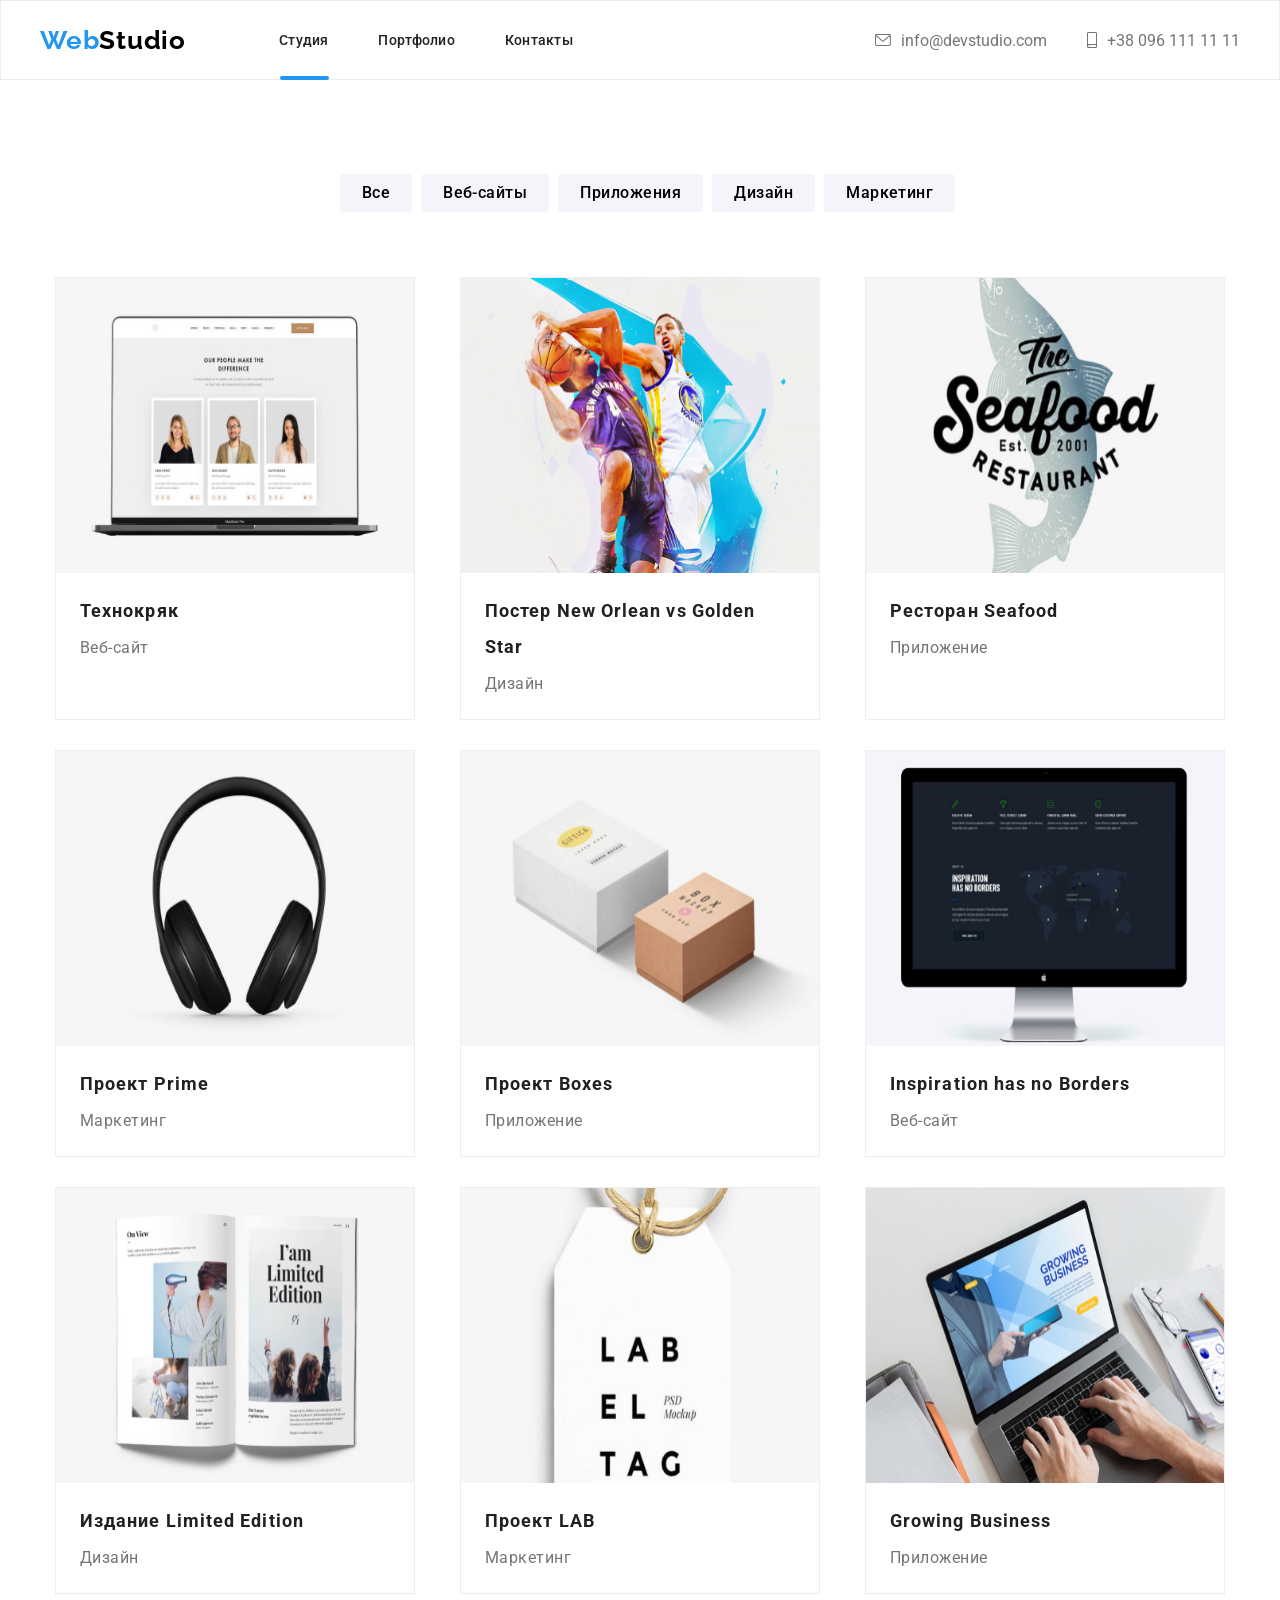
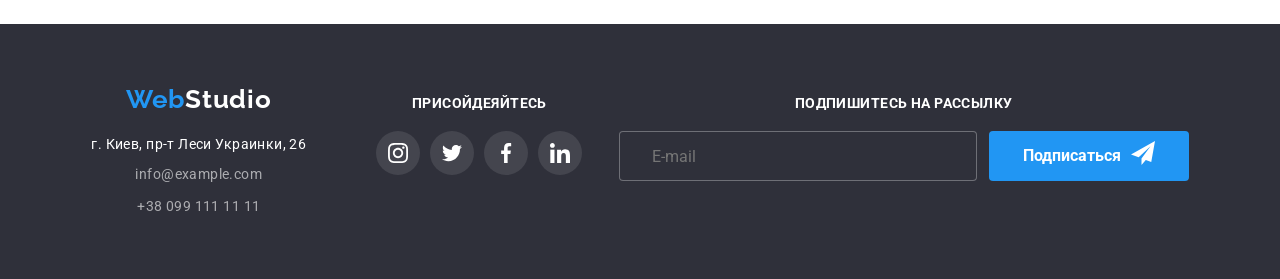
==== commit 4bfce85c: "final" ====
--- a/portfolio.html
+++ b/portfolio.html
@@ -13,110 +13,110 @@
 </head>
 <body>
     <!--Навигация сайта-->
-<header>
-    <nav class="navigation">
-        <div class="container">
-            <div class="menu-burger">
-                <h1 class="logo-mobile"><a href="./index.html" lang="en"
-                        class="navigation__logo navigation__link">Web<span class="nav__logo-header">Studio</span></a>
-                </h1>
-                <button type="button" class="button__menu">
-                    <svg class="icons-menu">
-                        <use href="./images/icons-list/sprite.svg.svg#icon-menu_24px"></use>
-                    </svg>
-                </button>
-            </div>
-
-            <div class="container headder-tablet">
-                <!-- <h1><a href="./index.html" lang="en" class="navigation__logo navigation__link">Web<span class="nav__logo-header">Studio</span></a></h1> -->
-                <div class="nav">
-                    <ul class="nav__site nav__list">
-                        <li><a href="./index.html" class=" nav__link">Студия</a></li>
-                        <li><a href="./portfolio.html" class="nav__portfolio nav__link">Портфолио</a></li>
-                        <li><a href="" class="nav__link">Контакты</a></li>
-                    </ul>
-                    <ul class="nav__contact-nav list">
-                        <li class="nav__list-tell">
-                            <ul class="nav__mail-mail">
-
-                                <li><a href="mailto:" class="nav__link">info@devstudio.com</a></li>
-                                <li class="nav__icons-contact-mail"><svg class="nav__icons-contact-mail">
-                                        <use href="./images/icons-list/sprite.svg.svg#icon-envelope"></use>
-                                    </svg></li>
-                            </ul>
-
-                        </li>
-
-                        <li class="nav__list-tell">
-                            <ul class="nav__tell-tell">
-
-                                <li class="nav__list-tell"><a href="tel:+380961111111" class="nav__link">
-                                        +38 096 111 11 11</a></li>
-                                <li><svg class="nav__icons-contact-tell">
-                                        <use href="./images/icons-list/sprite.svg.svg#icon-smartphone"></use>
-                                    </svg></li>
-
-                            </ul>
-
-                    </ul>
-                </div>
-
-
-                <div class="mobile-nav is-hidden">
-
-                    <div class="container">
-                        <button type="button" class="button-close-menu"><svg class="close-button__menu">
-                                <use href="./images/icons-list/sprite.svg.svg#icon-close_24px"></use>
-                            </svg>
-                        </button>
-
-                        <ul class="mobile-menu list">
-                            <li class="mobile-menu__item">
-                                <a href="./index.html" class="mobile-menu__link link">Студия</a>
+    <header>
+        <nav class="navigation">
+            <div class="container">
+                <div class="menu-burger">
+                    <h1 class="logo-mobile"><a href="./index.html" lang="en"
+                            class="navigation__logo navigation__link">Web<span class="nav__logo-header">Studio</span></a>
+                    </h1>
+    
+                </div>
+    
+                <div class="container headder-tablet">
+                    <!-- <h1><a href="./index.html" lang="en" class="navigation__logo navigation__link">Web<span class="nav__logo-header">Studio</span></a></h1> -->
+                    <div class="nav">
+                        <ul class="nav__site nav__list">
+                            <li><a href="./index.html" class="nav__studio nav__link">Студия</a></li>
+                            <li><a href="./portfolio.html" class=" nav__link">Портфолио</a></li>
+                            <li><a href="" class="nav__link">Контакты</a></li>
+                        </ul>
+                        <ul class="nav__contact-nav list">
+                            <li class="nav__list-tell">
+                                <ul class="nav__mail-mail">
+    
+                                    <li><a href="mailto:" class="nav__link">info@devstudio.com</a></li>
+                                    <li class="nav__icons-contact-mail"><svg class="nav__icons-contact-mail">
+                                            <use href="./images/icons-list/sprite.svg.svg#icon-envelope"></use>
+                                        </svg></li>
+                                </ul>
+    
                             </li>
-                            <li class="mobile-menu__item">
-                                <a href="./portfolio.html" class="mobile-menu__link link">Портфолио</a>
-                            </li>
-                            <li class="mobile-menu__item">
-                                <a href="" class="mobile-menu__link link">Контакты</a>
-                            </li>
+    
+                            <li class="nav__list-tell">
+                                <ul class="nav__tell-tell">
+    
+                                    <li class="nav__list-tell"><a href="tel:+380961111111" class="nav__link">
+                                            +38 096 111 11 11</a></li>
+                                    <li><svg class="nav__icons-contact-tell">
+                                            <use href="./images/icons-list/sprite.svg.svg#icon-smartphone"></use>
+                                        </svg></li>
+    
+                                </ul>
+    
                         </ul>
-
-
-                        <div class="mobile-nav__bottom">
-                            <ul class="mobile-contacts list ">
-                                <li class="mobile-contacts__item">
-                                    <a href="" class="mobile-contacts__link tell-contacts__link link">+38 096 111 11
-                                        11</a>
+                    </div>
+    
+                    <button type="button" class="button__menu">
+                        <svg class="icons-menu">
+                            <use href="./images/icons-list/sprite.svg.svg#icon-menu_24px"></use>
+                        </svg>
+                    </button>
+                    <div class="mobile-nav is-hidden">
+    
+                        <div class="menu-burger-white">
+                            <button type="button" class="button-close-menu"><svg class="close-button__menu">
+                                    <use href="./images/icons-list/sprite.svg.svg#icon-close_24px"></use>
+                                </svg>
+                            </button>
+    
+                            <ul class="mobile-menu list">
+                                <li class="mobile-menu__item">
+                                    <a href="./index.html" class="mobile-menu__link link">Студия</a>
                                 </li>
-                                <li class="mobile-contacts__item">
-                                    <a href="" class="mobile-contacts__link link">info@devstudio.com</a>
+                                <li class="mobile-menu__item">
+                                    <a href="./portfolio.html" class="mobile-menu__link link">Портфолио</a>
+                                </li>
+                                <li class="mobile-menu__item">
+                                    <a href="" class="mobile-menu__link link">Контакты</a>
                                 </li>
                             </ul>
-
-                            <ul class="mobile-media list">
-                                <li class="mobile-media__item">
-                                    <a href="" class="mobile-media__link link">Instagram</a>
-                                </li>
-                                <li class="mobile-media__item">
-                                    <a href="" class="mobile-media__link link">Twitter</a>
-                                </li>
-                                <li class="mobile-media__item">
-                                    <a href="" class="mobile-media__link link">Facebook</a>
-                                </li>
-                                <li class="mobile-media__item">
-                                    <a href="" class="mobile-media__link link">LinkedIn</a>
-                                </li>
-                            </ul>
-
-
-
-
+    
+    
+                            <div class="mobile-nav__bottom">
+                                <ul class="mobile-contacts list ">
+                                    <li class="mobile-contacts__item">
+                                        <a href="" class="mobile-contacts__link tell-contacts__link link">+38 096 111 11
+                                            11</a>
+                                    </li>
+                                    <li class="mobile-contacts__item">
+                                        <a href="" class="mobile-contacts__link link">info@devstudio.com</a>
+                                    </li>
+                                </ul>
+    
+                                <ul class="mobile-media list">
+                                    <li class="mobile-media__item">
+                                        <a href="" class="mobile-media__link link">Instagram</a>
+                                    </li>
+                                    <li class="mobile-media__item">
+                                        <a href="" class="mobile-media__link link">Twitter</a>
+                                    </li>
+                                    <li class="mobile-media__item">
+                                        <a href="" class="mobile-media__link link">Facebook</a>
+                                    </li>
+                                    <li class="mobile-media__item">
+                                        <a href="" class="mobile-media__link link">LinkedIn</a>
+                                    </li>
+                                </ul>
+    
+    
+    
+    
+                            </div>
                         </div>
-                    </div>
-
-    </nav>
-</header>
+    
+        </nav>
+    </header>
     <main>
         <section class="button-row">
             <div class="container">
@@ -135,13 +135,14 @@
             <!-- <h2>Set of projects</h2> -->
             <ul class="card__portfolio">
                 <li>
-                <div >
-            <div class="card__container">
-                                <picture>
+            
+            <div class="card__container">
+
+                                <picture >
                                     <source media="(min-width: 320px)" srcset="./images/mobile/portfolio11.jpg"/>
                                     <source media="(min-width: 768px)" srcset="./images/tablet/tablet1.jpg"/>
                                     <source media="(min-width: 1200px)" srcset="./images/desctop/portfolio1.jpg"/>
-                                    <img src="./images/tablet/tablet1.jpg" alt="ноутбук" style="width: auto;"/>
+                                    <img src="./images/tablet/tablet1.jpg"    alt="ноутбук" style="width: 100%; height: 295px; display: block;"/>
                                 </picture>
            
                           <div class="card__background">
@@ -158,13 +159,13 @@
 
 
                 <li>
-                <div >
+
             <div class="card__container">
                 <picture >
                     <source media="(min-width: 320px)"  srcset="./images/mobile/portfolio122.jpg"/>
                     <source media="(min-width: 768px)"  srcset="./images/tablet/tablet2.jpg"/>
                     <source media="(min-width: 1200px)"  srcset="./images/desctop/portfolio2.jpg"/>
-                    <img   src="./images/tablet/tablet2.jpg" alt="люди играют в бакетбол" style="width: auto;"/>
+                    <img   src="./images/desctop/portfolio2.jpg" alt="люди играют в бакетбол" style="width: 100%; height: 295px; display: block;"/>
                 </picture>
                           <div class="card__background">
                     </div>
@@ -176,13 +177,13 @@
                 </li>
                 
                 <li>
-                <div >
+
             <div class="card__container">
                                 <picture>
-                                    <source media="(min-width: 320px)" srcset="./images/mobile/portfolio123.jpg"/>
+                                    <source media="(min-width: 480px)" srcset="./images/mobile/portfolio123.jpg"/>
                                     <source media="(min-width: 768px)" srcset="./images/tablet/tablet3.jpg"/>
                                     <source media="(min-width: 1200px)" srcset="./images/desctop/portfolio3.jpg"/>
-                                    <img src="./images/tablet/tablet3.jpg" alt="логотип" style="width: auto;"/>
+                                    <img src="./images/tablet/tablet3.jpg" alt="логотип" style="width: 100%; height: 295px; display: block;"/>
                                 </picture>
 
                           <div class="card__background">
@@ -198,10 +199,10 @@
                 <div class=help>
             <div class="card__container">
                                 <picture>
-                                    <source media="(min-width: 320px)" srcset="./images/mobile/portfolio124.jpg"/>
+                                    <source media="(min-width: 480px)" srcset="./images/mobile/portfolio124.jpg"/>
                                     <source media="(min-width: 768px)" srcset="./images/tablet/tablet4.jpg"/>
                                     <source media="(min-width: 1200px)" srcset="./images/desctop/portfolio4.jpg"/>
-                                    <img src="./images/tablet/tablet4.jpg" alt="наушники" style="width: auto;"/>
+                                    <img src="./images/tablet/tablet4.jpg" alt="наушники" style="width: 100%; height: 295px; display: block;"/>
                                 </picture>
 
                           <div class="card__background">
@@ -214,32 +215,32 @@
                 </li>
 
                                 <li>
-                <div >
+
             <div class="card__container">
                                      <picture>
-                                    <source media="(min-width: 320px)" srcset="./images/mobile/portfolio125.jpg"/>
+                                    <source media="(min-width: 480px)" srcset="./images/mobile/portfolio125.jpg"/>
                                     <source media="(min-width: 768px)" srcset="./images/tablet/tablet5.jpg"/>
                                     <source media="(min-width: 1200px)" srcset="./images/desctop/portfolio5.jpg"/>
-                                    <img src="./images/tablet/tablet5.jpg" alt="две коробки" style="width: auto;"/>
+                                    <img src="./images/tablet/tablet5.jpg" alt="две коробки" style="width: 100%; height: 295px; display: block;"/>
                                 </picture>
 
                           <div class="card__background">
                     </div>
                 <div class="card__text">
-                    <h3 class="card__pro__tittle">Проект Boxes</h3>
+                    <h3 class="card__pro-tittle">Проект Boxes</h3>
                     <p class="card__pro-text">Приложение</p>
                 </div>
-            </div>
-                </li>
-
-                                <li>
-                <div >
+</div>
+                </li>
+
+                                <li>
+
             <div class="card__container">
                                     <picture>
-                                    <source media="(min-width: 320px)" srcset="./images/mobile/portfolio126.jpg"/>
+                                    <source media="(min-width: 480px)" srcset="./images/mobile/portfolio126.jpg"/>
                                     <source media="(min-width: 768px)" srcset="./images/tablet/tablet6.jpg"/>
                                     <source media="(min-width: 1200px)" srcset="./images/desctop/portfolio6.jpg"/>
-                                    <img src="./images/tablet/tablet6.jpg" alt="монитор" style="width: auto;"/>
+                                    <img src="./images/tablet/tablet6.jpg" alt="монитор" style="width: 100%; height: 295px; display: block;"/>
                                 </picture>       
 
                           <div class="card__background">
@@ -248,17 +249,17 @@
                     <h3 class="card__pro-tittle">Inspiration has no Borders</h3>
                     <p class="card__pro-text">Веб-сайт</p>
                 </div>
-            </div>
-                </li>
-
-                                <li>
-                <div >
+</div>
+                </li>
+
+                                <li>
+
             <div class="card__container">
                                      <picture>
-                                    <source media="(min-width: 320px)" srcset="./images/mobile/portfolio127.jpg"/>
+                                    <source media="(min-width: 480px)" srcset="./images/mobile/portfolio127.jpg"/>
                                     <source media="(min-width: 768px)" srcset="./images/tablet/tablet7.jpg"/>
                                     <source media="(min-width: 1200px)" srcset="./images/desctop/portfolio7.jpg"/>
-                                    <img src="./images/tablet/tablet7.jpg" alt="журнал" style="width: auto;"/>
+                                    <img src="./images/tablet/tablet7.jpg" alt="журнал" style="width: 100%; height: 295px; display: block;"/>
                                 </picture>  
 
                           <div class="card__background">
@@ -267,17 +268,17 @@
                     <h3 class="card__pro-tittle">Издание Limited Edition</h3>
                     <p class="card__pro-text">Дизайн</p>
                 </div>
-            </div>
-                </li>
-
-                                <li>
-                <div >
+</div>
+                </li>
+
+                                <li>
+
             <div class="card__container">
                                     <picture>
-                                    <source media="(min-width: 320px)" srcset="./images/mobile/portfolio128.jpg"/>
+                                    <source media="(min-width: 480px)" srcset="./images/mobile/portfolio128.jpg"/>
                                     <source media="(min-width: 768px)" srcset="./images/tablet/tablet8.jpg"/>
                                     <source media="(min-width: 1200px)" srcset="./images/desctop/portfolio8.jpg"/>
-                                    <img src="./images/tablet/tablet8.jpg" alt="бирка" style="width: auto;"/>
+                                    <img src="./images/tablet/tablet8.jpg" alt="бирка" style="width: 100%; height: 295px; display: block;"/>
                                 </picture>  
 
                           <div class="card__background">
@@ -286,17 +287,17 @@
                     <h3 class="card__pro-tittle">Проект LAB</h3>
                     <p class="card__pro-text">Маркетинг</p>
                 </div>
-            </div>
-                </li>
-
-                                <li>
-                <div >
+</div>
+                </li>
+
+                                <li>
+          
             <div class="card__container">
                                       <picture>
-                                    <source media="(min-width: 320px)" srcset="./images/mobile/portfolio129.jpg"/>
+                                    <source media="(min-width: 480px)" srcset="./images/mobile/portfolio129.jpg"/>
                                     <source media="(min-width: 768px)" srcset="./images/tablet/tablet9.jpg"/>
                                     <source media="(min-width: 1200px)" srcset="images/desctop/portfolio9.jpg"/>
-                                    <img src="./images/tablet/tablet9.jpg" alt="работа с ноутбуком" style="width: auto;"/>
+                                    <img src="./images/tablet/tablet9.jpg" alt="работа с ноутбуком" style="width: 100%; height: 295px; display: block;"/>
                                 </picture> 
 
                           <div class="card__background">
--- a/css/main.min.css
+++ b/css/main.min.css
@@ -1,3 +1,3 @@
 /*! modern-normalize v1.1.0 | MIT License | https://github.com/sindresorhus/modern-normalize */ul,ol{list-style:none;margin:0;padding:0}*{margin:0;padding:0}a{text-decoration:none;color:inherit;display:inline-block}*,::before,::after{box-sizing:border-box}html{-moz-tab-size:4;tab-size:4}html{line-height:1.15;-webkit-text-size-adjust:100%}body{margin:0}body{font-family:system-ui,-apple-system,"Segoe UI",Roboto,Helvetica,Arial,sans-serif,"Apple Color Emoji","Segoe UI Emoji"}hr{height:0;color:inherit}abbr[title]{text-decoration:underline dotted}b,strong{font-weight:bolder}code,kbd,samp,pre{font-family:ui-monospace, SFMono-Regular, Consolas, "Liberation Mono", Menlo,- monospace;font-size:1em}small{font-size:80%}sub,sup{font-size:75%;line-height:0;position:relative;vertical-align:baseline}sub{bottom:-0.25em}sup{top:-0.5em}table{text-indent:0;border-color:inherit}button,input,optgroup,select,textarea{font-family:inherit;font-size:100%;line-height:1.15;margin:0}button,select{text-transform:none}button,[type="button"],[type="reset"],[type="submit"]{-webkit-appearance:button}::-moz-focus-inner{border-style:none;padding:0}:-moz-focusring{outline:1px dotted ButtonText}:-moz-ui-invalid{box-shadow:none}legend{padding:0}progress{vertical-align:baseline}::-webkit-inner-spin-button,::-webkit-outer-spin-button{height:auto}[type="search"]{-webkit-appearance:textfield;outline-offset:-2px}::-webkit-search-decoration{-webkit-appearance:none}::-webkit-file-upload-button{-webkit-appearance:button;font:inherit}summary{display:list-item}.container{margin-left:auto;margin-right:auto;padding-left:15px;padding-right:15px;width:100%;position:relative}@media screen and (min-width: 480px){.container{max-width:480px}}@media screen and (min-width: 768px){.container{max-width:768px}}@media screen and (min-width: 1200px){.container{max-width:1200px}}body{font-family:"Roboto", sans-serif;background-color:#fff;color:#212121}.block-tittle{font-weight:bold;font-size:36px;line-height:1.167;text-align:center;letter-spacing:0.03em}.card__container:hover .card__background,.card__container:focus .card__background{transition:250ms cubic-bezier(0.4, 0, 0.2, 1);transform:translateY(0);opacity:1;overflow:auto}.card__container{position:relative;height:404px}.card__background{position:absolute;top:0;left:0;width:100%;height:294px;transform:translateY(60%);background:rgba(33,150,243,0.9);border:Solid rgba(33,150,243,0.9);opacity:0}.card__text-background{font-family:Roboto;font-size:18px;line-height:1.556px;line-height:133%;vertical-align:Top;letter-spacing:3%;color:#fff;padding:64px 23px}.card.container{padding-bottom:94px}.card__portfolio li:hover{box-shadow:1px 4px 6px 1px rgba(0,0,0,0.16),0px 4px 4px rgba(0,0,0,0.06),0px 1px 1px rgba(0,0,0,0.06);transition:250ms cubic-bezier(0.4, 0, 0.2, 1)}.card__portfolio{justify-content:space-between}@media screen and (min-width: 768px){.card__portfolio{display:flex;flex-wrap:wrap}}.card__portfolio li{width:100%;margin-bottom:30px}@media screen and (min-width: 1199px){.card__portfolio li{flex-basis:calc((100% - 60px) / 2)}}@media screen and (min-width: 1200px){.card__portfolio li{flex-basis:calc((100% - 90px) / 3)}}.card__portfolio li{display:flex;flex-wrap:wrap;justify-content:space-between}.card__pro-tittle{font-size:18px;line-height:2;letter-spacing:0.06em;margin-bottom:4px}.card__pro-text{font-weight:400;font-size:16px;line-height:1.875;letter-spacing:0.03em;color:#757575}.card__text{z-index:4}.card__portfolio .card__text{padding:20px 24px}.nav__portfolio::after{content:"";height:4px;background-color:#2196f3;align-self:flex-end;border-radius:2px;z-index:2;position:absolute;top:43px;width:76px}.nav__logo-header{color:#000}.navigation__logo{font-family:Raleway;color:#2196f3;font-weight:bold;font-size:26px;line-height:1.192;letter-spacing:0.03em}.footer__logo-footer{color:#fff}.footer__logo{font-family:Raleway;color:#2196f3;font-weight:bold;font-size:26px;line-height:1.192;letter-spacing:0.03em;padding-bottom:20px}.footer__logo-footer{color:#fff}.nav__site .nav__link{display:flex;flex-direction:column;align-items:flex-end}.nav__studio::after{content:"";height:4px;background-color:#2196f3;align-self:flex-end;border-radius:2px;z-index:2;position:absolute;top:44px;width:49px}.menu-burger{display:flex;justify-content:space-between;align-self:center;align-items:baseline}.nav__tell-tell,.nav__mail-mail{display:flex;flex-direction:row-reverse;justify-content:flex-end}.nav__list-tell{align-items:baseline;justify-content:start;color:#757575}.nav__contact-nav .nav__list-tell:hover,.nav__contact-nav .nav__link:hover{stroke:#2196f3;color:#2196f3;fill:#2196f3;transition:250ms cubic-bezier(0.4, 0, 0.2, 1)}@media screen and (min-width: 320px){.navigation .logo-mobile{padding-top:15px}}@media screen and (min-width: 768px){.navigation .logo-mobile{padding-top:0px}}.navigation .mobile-nav{display:flex;align-items:baseline;flex-direction:column;justify-content:space-between;height:100%;padding-top:48px;padding-bottom:48px}@media screen and (min-width: 320px){.navigation .mobile-nav{display:flex}}@media screen and (min-width: 768px){.navigation .mobile-nav{display:flex}}@media screen and (min-width: 1200px){.navigation .mobile-nav{display:flex}}.navigation .container{align-items:baseline;height:100%}@media screen and (min-width: 480px){.navigation .container{display:block}}@media screen and (min-width: 768px){.navigation .container{align-items:center;padding-left:0px;padding-right:0px;display:flex}}@media screen and (min-width: 1200px){.navigation .container{padding-left:0px;padding-right:0px}}@media screen and (max-width: 767px){.navigation .headder-tablet{display:none}}.navigation .nav{display:flex;width:100%}@media screen and (min-width: 320px){.navigation .nav{display:none}}@media screen and (min-width: 768px){.navigation .nav{display:flex;justify-content:space-around}}@media screen and (min-width: 1200px){.navigation .nav{display:flex;justify-content:space-between}}.navigation{background-color:#fff;border:1px solid #ececec;display:flex;justify-content:space-between;align-items:baseline;height:60px}@media screen and (min-width: 768px){.navigation{height:80px}}@media screen and (min-width: 1200px){.headder-tablet{position:relative;display:flex}}@media screen and (min-width: 768px){.headder-tablet{position:relative;display:flex}}.nav__site{display:flex;position:relative;display:flex;width:294px;justify-content:space-between;margin-left:93px;position:relative}@media screen and (min-width: 768px){.nav__site{margin-left:0px}}@media screen and (min-width: 1200px){.nav__site{margin-left:93px}}.nav__contact-nav{display:flex;height:16px}@media screen and (min-width: 768px){.nav__contact-nav{flex-direction:column;justify-content:center;align-content:flex-start}}@media screen and (min-width: 1200px){.nav__contact-nav{flex-direction:row}}.nav__contact-nav>li:not(:last-child){margin-bottom:10px}@media screen and (min-width: 1200px){.nav__contact-nav li:not(:first-child){margin-left:20px}}.logo-header{color:#000}.logo{font-family:Raleway;color:#2196f3;font-weight:bold;font-size:26px;line-height:1.192;letter-spacing:0.03em;padding:24px 0px 25px}.nav__list .nav__link:hover,.nav__list .nav__link:focus,.nav__list .nav__link:active{color:#2196f3;transition:250ms cubic-bezier(0.4, 0, 0.2, 1)}.nav .nav__portfolio:visited,.nav .nav__studio:visited{color:#2196f3;transition:250ms cubic-bezier(0.4, 0, 0.2, 1)}.nav__contact-nav .link:hover,.nav__contact-nav .link:focus{color:#2196f3;fill:#2196f3;transition:250ms cubic-bezier(0.4, 0, 0.2, 1)}.nav__contact-nav a{color:#757575;transition:250ms cubic-bezier(0.4, 0, 0.2, 1)}.navigation .nav__list{font-weight:500;font-size:14px;line-height:1.143;letter-spacing:0.02em}.button__menu{width:40px;height:40px;background-color:rgba(255,255,255,0);border:0px}@media screen and (min-width: 768px){.button__menu{display:none}}.button__menu:focus,.button__menu:hover{color:#2196f3}.button-close-menu{width:40px;height:40px;background-color:rgba(255,255,255,0);border:0px;position:absolute;right:0;top:18.75px}.button-close-menu:focus,.button-close-menu:hover{color:#2196f3}.mobile-nav{position:absolute;background-color:#fff;top:0;left:0;width:100vw;height:100vh;z-index:5;position:absolute;position:fixed}.mobile-menu__link{font-size:40px;line-height:1.175;text-align:center;vertical-align:top;letter-spacing:0.02em;text-decoration:none}.mobile-menu__link:hover,.mobile-menu__link:focus{color:#2196f3}.mobile-contacts__link{font-size:24px;line-height:1.166;text-align:left;vertical-align:top;letter-spacing:0.02em;text-decoration:none;margin-top:34px;color:#757575}.mobile-contacts li:not(:first-child){margin-bottom:64px}.mobile-contacts__link:hover,.mobile-contacts__link:focus{color:#2196f3}.tell-contacts__link{font-size:34px;line-height:1.176;text-align:Left;vertical-align:Top;letter-spacing:0.02em;color:#2196f3}.mobile-media__link{font-size:18px;line-height:1.222;text-align:left;vertical-align:Top;letter-spacing:0.02em;color:#2196f3}.mobile-media{display:flex}.mobile-menu__item{margin-bottom:36px}.mobile-media li:not(:last-child){padding-right:10px;border-right:1px solid rgba(33,33,33,0.2);height:22px;margin-left:10px}.mobile-media li:not(:first-child){margin-left:10px}.mobile-nav .is-hidden{opacity:0;pointer-events:none}.hero__button-color{font-family:"Roboto", sans-serif;background-color:#2196f3;color:#fff;font-size:16px;line-height:1.875;font-weight:700;border:0;border-radius:4px;padding:10px 32px;cursor:pointer;display:flex;justify-content:center;margin:auto}.button-row__pro{font-family:"Roboto", sans-serif;background-color:#f5f4fa;font-weight:500;font-size:16px;line-height:1.625;text-align:center;letter-spacing:0.03em;border-radius:4px;padding:6px 22px;border:0}.button-row__pro:hover,.button-row__pro:focus{background-color:#2196f3;color:#fff;box-shadow:0px 3px 1px rgba(0,0,0,0.1),0px 1px 2px rgba(0,0,0,0.08),0px 2px 2px rgba(0,0,0,0.12);transition:250ms cubic-bezier(0.4, 0, 0.2, 1)}.button-row .container{padding:94px 0px 34px}.button-row__list{display:flex;flex-wrap:wrap;padding-bottom:16px;padding-left:15px}@media screen and (min-width: 768px){.button-row__list{justify-content:center}}.button-row__list li:not(:last-child){margin-bottom:15px;margin-right:9px}.sub__button-footer{display:block;width:200px;height:50px;font-family:"Roboto", sans-serif;background-color:#2196f3;color:#fff;font-size:16px;line-height:1.875;font-weight:700;text-align:center;border:0;border-radius:4px;cursor:pointer;padding:10px 32px;margin:0 auto}@media screen and (min-width: 1200px){.sub__button-footer{display:flex;margin-left:12px;justify-content:center}}.nav__icons-contact-tell{width:10px;height:16px;margin-right:10px;fill:currentColor}.nav__icons-contact-mail{width:16px;height:12px;margin-right:10px;fill:currentColor}.icons-menu{width:24px;height:16px;fill:currentColor}.close-button__menu{width:18.67px;height:18.33px;fill:currentColor;position:absolute;top:0px;left:0px}.social__icons-footer{width:20px;height:20px;fill:currentColor}.sub__telega-svg{width:24px;height:24px;fill:#fff;margin-left:10px}.social__media .container{display:flex}.social__media a{width:44px;height:44px;border-radius:50%;padding:12px;background-color:rgba(255,255,255,0.1);color:#fff;flex-direction:row;fill:currentColor}.social__media li:not(:last-child){margin-right:10px}.social__media a:hover,.social__media a :focus{fill:#fff;background-color:#2196f3;transition:250ms cubic-bezier(0.4, 0, 0.2, 1)}.social__media :hover,.social__media :focus{fill:var(--white-color);transition:var(--animation-hover)}.block-tittle{font-weight:bold;font-size:36px;line-height:1.167;text-align:center;letter-spacing:0.03em;margin-bottom:30px}.icons-button{width:11px;height:11px;fill:#000000;stroke:#000000;stroke-width:3px}.advantage__icons{width:70px;height:70px}.team__icons-social{display:flex;width:20px;height:20px;color:#afb1b8}.modal-svg{display:flex;justify-content:left;align-items:center;position:absolute;transform:translateY(-50%);top:50%;left:3%;fill:inherit}.modal-name{width:12px;height:12px}.modal-tel{width:13px;height:13px}.modal-email{width:15px;height:12px}@keyframes button-hero{0%{transition:none}100%{transition:background-color 500ms linear, transform 500ms ease-in-out}}.backdrop{position:fixed;transition:background-color 500ms linear, transform 500ms ease-in-out;top:0;left:0;transform:translate(0);width:100vw;height:100vh;background-color:rgba(0,0,0,0.2);z-index:4}.modal-content{position:absolute;top:50%;left:50%;transform:translate(-50%, -50%);max-width:528px;width:95%;padding:40px;background-color:#fff;border-radius:3px;box-shadow:0px 4px 4px 0px rgba(0,0,0,0.2);animation-name:button-hero}[data-modal-close]{position:absolute;width:30px;height:30px;top:8px;right:5px;border-radius:20px;background-color:transparent;border:1px solid rgba(0,0,0,0.2);font-weight:bold;cursor:pointer;color:#212121}.is-hidden{transform:translate(-100%, -100%)}.close-but{padding:3px 3px 4px 4px}.modal-form-title{text-align:center;font-weight:700;font-size:20px;line-height:1.15;letter-spacing:3%;margin-bottom:10px}.modal-form{display:flex;flex-direction:column}.modal-form-input{width:100%;border-radius:4px;height:40px;border:1px solid rgba(33,33,33,0.2);padding-left:42px;outline:none}.modal-form-input:focus{border-color:#2196f3}.modal-form-input:focus+.modal-form-icon{background-color:#2f303a;fill:#2196f3;stroke:#2196f3}.form-field{font-size:12px;line-height:1.167;text-align:left;letter-spacing:0.01em;color:#757575;margin-bottom:10px}.icon-position{position:relative;display:block;margin-top:4px}.modal-form-icon{fill:#212121}.modal-form-input::placeholder{color:rgba(117,117,117,0.5)}.modal-form-text{width:100%;height:120px;resize:none;padding:12px 16px;margin-top:4px;margin-bottom:20px;border-radius:4px;border:1px solid rgba(33,33,33,0.2);font-size:14px;line-height:1.142;outline:none}.modal-form-text:focus{border-color:#2196f3}.modal-form-text::placeholder{color:rgba(117,117,117,0.5)}.form-field-txt{font-size:12px;line-height:1.167;text-align:left;letter-spacing:0.01em;color:#757575}.modal-form-check{border-color:#212121}.modal-form-check::before{content:"";width:16px;height:15px;border:2px solid #212121;display:inline-block;border-radius:3px;margin-right:9px;vertical-align:middle;align-items:baseline}.form-check:checked+.modal-form-check::before{content:url("../images/vector-galka.png");flex-direction:row;align-items:center;justify-content:center;align-self:center;border-color:#2196f3;background-color:#2196f3}.visually-hidden{position:absolute !important;width:1px !important;height:1px !important;margin:-1px !important;padding:0 !important;overflow:hidden;border:0 !important;clip:rect(0 0 0 0)}.modal-form-check{align-items:center;align-self:auto;font-size:12px;line-height:1.166;justify-content:center;margin-bottom:30px}@media screen and (min-width: 1200px){.modal-form-check{font-size:14px;line-height:1.714}}.form-link{color:#2196f3;text-decoration:underline}.button-color-form{display:flex;align-self:center;justify-content:center;width:200px;height:50px;font-family:"Roboto", sans-serif;background-color:#2196f3;color:#fff;font-size:16px;line-height:1.875;font-weight:700;text-align:center;border:0;border-radius:4px;padding:10px 32px;cursor:pointer;margin-top:31px}.advantage__tittle{font-size:14px;line-height:1.142;letter-spacing:0.03em;text-transform:uppercase;text-align:center;margin-bottom:10px}@media screen and (min-width: 768px){.advantage__tittle{text-align:left}}.advantage__list .advantage__text{color:#757575;font-size:14px;line-height:1.715;letter-spacing:0.03em;font-weight:400}.hero{padding-top:118px;padding-bottom:118px;background-image:linear-gradient(to top, rgba(130,67,247,0.068), rgba(138,125,4,0.068)),url(../images/mobile/mobile-back1.jpg);background-position:center;background-size:cover;margin:0 auto}@media screen and (min-width: 1200px){.hero{max-width:1600px;background-size:cover;background-repeat:no-repeat;margin:0 auto}}@media (min-device-pixel-ratio: 2) and (min-width: 480px), (-webkit-min-device-pixel-ratio: 2) and (min-width: 480px), (min-resolution: 192dpi) and (min-width: 480px), (min-resolution: 2dppx){.hero .hero{background-image:linear-gradient(to top, rgba(130,67,247,0.068), rgba(138,125,4,0.068)),url(../images/mobile/mobileback2x.jpg)}}.hero__title{font-weight:900;font-size:26px;line-height:42px;line-height:1.615;text-align:center;margin:0 auto;letter-spacing:0.06em;padding:118px auto;color:#fff;text-transform:uppercase;margin-bottom:30px}@media screen and (min-width: 1200px){.hero__title{font-size:44px;line-height:1.363;letter-spacing:0.06em;text-transform:uppercase;width:696px}}.disp-none{display:none}@media screen and (min-width: 768px){.container .advantage__list{display:flex;flex-wrap:wrap;margin-left:-30px;margin-bottom:60px}}@media screen and (min-width: 1200px){.container .advantage__list{display:flex}}.advantage__list{margin-top:60px}@media screen and (min-width: 1200px){.advantage__list{margin-top:94px;margin-bottom:94px}}.advantage__list>li{width:100%;flex-direction:column;margin-bottom:30px}@media screen and (min-width: 768px){.advantage__list>li{flex-basis:calc((100% - 60px) / 2);margin-left:30px}}@media screen and (min-width: 1200px){.advantage__list>li{flex-basis:calc((100% - 120px) / 4)}}.advantage__list.container{display:flex;padding:94px 0px;justify-content:space-between;margin-bottom:-30px}.advantage__list li:last-child{margin-bottom:0px}.advantage__content{height:120px;width:100%;background-color:#f5f4fa;display:flex;justify-content:center;align-items:center;margin-bottom:30px}.work__list .work__text{display:flex;align-items:center;justify-content:center;color:#fff;background-color:rgba(47,48,58,0.8);position:absolute;height:70px;width:370px;bottom:2px;left:0;top:225px;z-index:3;font-weight:bold;font-size:14px;line-height:1.142;text-align:center;letter-spacing:0.03em}.work__list{justify-content:space-between}.work{margin-bottom:94px;display:none}@media screen and (min-width: 1200px){.work{display:flex}}.work__background-img{position:relative;z-index:1}.work__list li:not(:first-child){margin-left:30px}.container .work__list{display:flex}.team__icons-social{width:20px;height:20px;color:#afb1b8}.team__list-people a{width:44px;height:44px;border-radius:50%;padding:12px;flex-direction:row;color:#afb1b8}.team__list-people{display:flex;justify-content:center;flex-direction:row;padding-bottom:24px}.team__list-people li:not(:last-child){margin-right:10px}.team__list-people a:hover,.team__list-people a:focus{fill:#fff;background-color:#2196f3;transition:250ms cubic-bezier(0.4, 0, 0.2, 1)}.team__social-link{fill:currentColor}.team .container{padding-bottom:60px}@media screen and (min-width: 1200px){.team .container{padding-bottom:94px}}.team__list{width:100%;margin-bottom:-30px}@media screen and (min-width: 768px){.team__list{display:flex;flex-wrap:wrap;margin-left:-30px}}.team__list>li{width:100%;background-color:#fff;border-bottom-right-radius:4px;border-bottom-left-radius:4px;box-shadow:0px 1px 1px rgba(0,0,0,0.14),0px 1px 2px rgba(0,0,0,0.2),0px 3px 1px rgba(0,0,0,0.12);text-align:center;align-items:center;transition:250ms cubic-bezier(0.4, 0, 0.2, 1);margin-bottom:30px}@media screen and (min-width: 768px){.team__list>li{flex-basis:calc((100% - 60px) / 2);margin-left:30px}}@media screen and (min-width: 1200px){.team__list>li{flex-basis:calc((100% - 120px) / 4);margin-left:30px}}.team{background-color:#f5f4fa;transition:250ms cubic-bezier(0.4, 0, 0.2, 1);width:100%;padding-top:60px}.team__worker{font-weight:500;font-size:16px;line-height:1.188;margin:30px 0px 10px;letter-spacing:0.03em}.team__profession{font-size:16px;line-height:1.188;letter-spacing:0.03em;color:#757575;margin-bottom:16px;font-weight:normal}.client{padding-top:60px}@media screen and (min-width: 1200px){.client{padding-top:94px}}.client__icons{width:106px;display:flex}.client__list{padding-bottom:60px}@media screen and (min-width: 1200px){.client__list{padding-bottom:94px}}.client__list .client{height:92px;width:100%;border:solid 1px;border-radius:4px;padding:16px 32px;color:#afb1b8;box-sizing:border-box;display:flex;justify-content:space-around}@media screen and (min-width: 480px){.client__list .client{flex-basis:calc((100% - 60px) / 2)}}@media screen and (min-width: 768px){.client__list .client{flex-basis:calc((100% - 90px) / 3);display:flex}}@media screen and (min-width: 1200px){.client__list .client{flex-basis:calc((100% - 180px) / 6);display:flex;margin-bottom:0px}}.client__list{fill:currentColor;display:flex;flex-wrap:wrap;justify-content:space-between}@media screen and (max-width: 480px){.client__list .client:nth-child(-n+5){margin-bottom:30px}}@media screen and (max-width: 1199px){.client__list .client:nth-child(-n+3){margin-bottom:30px}}@media screen and (max-width: 767px){.client__list .client:nth-child(-n+4){margin-bottom:30px;max-width:767px}}.client__list li:focus,.client__list li:hover{fill:#2196f3;border:solid 1px #2196f3;transition:250ms cubic-bezier(0.4, 0, 0.2, 1)}.card__container:hover .card__background,.card__container:focus .card__background{transition:250ms cubic-bezier(0.4, 0, 0.2, 1);transform:translateY(0);opacity:1;overflow:auto}.card__container{position:relative;height:404px}.card__background{position:absolute;top:0;left:0;width:100%;height:294px;transform:translateY(60%);background:rgba(33,150,243,0.9);border:Solid rgba(33,150,243,0.9);opacity:0}.card__text-background{font-family:Roboto;font-size:18px;line-height:1.556px;line-height:133%;vertical-align:Top;letter-spacing:3%;color:#fff;padding:64px 23px}.card.container{padding-bottom:94px}.card__portfolio li:hover{box-shadow:1px 4px 6px 1px rgba(0,0,0,0.16),0px 4px 4px rgba(0,0,0,0.06),0px 1px 1px rgba(0,0,0,0.06);transition:250ms cubic-bezier(0.4, 0, 0.2, 1)}.card__portfolio{justify-content:space-between}@media screen and (min-width: 768px){.card__portfolio{display:flex;flex-wrap:wrap}}.card__portfolio li{width:100%;margin-bottom:30px}@media screen and (min-width: 1199px){.card__portfolio li{flex-basis:calc((100% - 60px) / 2)}}@media screen and (min-width: 1200px){.card__portfolio li{flex-basis:calc((100% - 90px) / 3)}}.card__portfolio li{display:flex;flex-wrap:wrap;justify-content:space-between}.card__pro-tittle{font-size:18px;line-height:2;letter-spacing:0.06em;margin-bottom:4px}.card__pro-text{font-weight:400;font-size:16px;line-height:1.875;letter-spacing:0.03em;color:#757575}.card__text{z-index:4}.card__portfolio .card__text{padding:20px 24px}.nav__portfolio::after{content:"";height:4px;background-color:#2196f3;align-self:flex-end;border-radius:2px;z-index:2;position:absolute;top:43px;width:76px}@media screen and (min-width: 1200px){.sub__form{display:flex;flex-direction:row}}.sub__text{padding-top:60px;color:#fff;font-weight:700;font-size:14px;line-height:1.143;vertical-align:Top;letter-spacing:0.03em;margin-bottom:20px}@media screen and (min-width: 1200px){.sub__text{padding-top:0px}}.sub__telega-pole::placeholder{padding-left:16px}.sub__telega-pole{margin-bottom:20px;width:358px;height:50px;border:1px solid rgba(255,255,255,0.3);background:#2f303a;border-radius:4px;padding-left:16px;color:#fff}@media screen and (max-width: 767px){.sub__telega-pole{width:100%}}.sub__telega-pole:focus{outline:none;border-color:#2196f3}.contact-list li:not(:last-child){padding-bottom:8px}.address{padding-bottom:8px}.footer__address:not(:last-child){margin-bottom:8px}.footer__address{color:#fff;font-size:14px;line-height:1.411;letter-spacing:0.03em;font-style:normal}footer{background-color:#2f303a}.footer .container{text-align:center;padding:60px 15px;align-items:baseline;background-color:#2f303a}@media screen and (min-width: 1200px){.footer .container{display:flex;justify-content:space-evenly}}@media screen and (min-width: 768px){.tablet{max-width:1199px;display:flex;align-items:baseline;justify-content:space-around}}@media screen and (min-width: 768px) and (min-width: 1200px){.tablet{display:flex;align-items:baseline;justify-content:space-between}}.footer__contacts{color:rgba(255,255,255,0.6);font-weight:400;font-size:14px;line-height:1.714;letter-spacing:0.03em;text-decoration:none;font-style:normal}.footer__contacts:focus,.footer__contacts:hover{color:#2196f3;transition:250ms cubic-bezier(0.4, 0, 0.2, 1)}@media screen and (min-width: 1200px){.social{padding-left:70px}}.social__text{color:#fff;font-weight:700;font-size:14px;line-height:1.143;vertical-align:Top;letter-spacing:0.03em;margin-bottom:20px;padding-top:60px}@media screen and (min-width: 768px){.social__text{padding-top:0px}}.social__cont{margin-left:70px;align-items:baseline}.social__media{display:flex;justify-content:center}.social__text{color:#fff;font-weight:700;font-size:14px;line-height:1.143;vertical-align:Top;letter-spacing:0.03em;margin-bottom:20px}
+ monospace;font-size:1em}small{font-size:80%}sub,sup{font-size:75%;line-height:0;position:relative;vertical-align:baseline}sub{bottom:-0.25em}sup{top:-0.5em}table{text-indent:0;border-color:inherit}button,input,optgroup,select,textarea{font-family:inherit;font-size:100%;line-height:1.15;margin:0}button,select{text-transform:none}button,[type="button"],[type="reset"],[type="submit"]{-webkit-appearance:button}::-moz-focus-inner{border-style:none;padding:0}:-moz-focusring{outline:1px dotted ButtonText}:-moz-ui-invalid{box-shadow:none}legend{padding:0}progress{vertical-align:baseline}::-webkit-inner-spin-button,::-webkit-outer-spin-button{height:auto}[type="search"]{-webkit-appearance:textfield;outline-offset:-2px}::-webkit-search-decoration{-webkit-appearance:none}::-webkit-file-upload-button{-webkit-appearance:button;font:inherit}summary{display:list-item}.container{margin-left:auto;margin-right:auto;padding-left:15px;padding-right:15px;width:100%;position:relative}@media screen and (min-width: 480px){.container{max-width:480px}}@media screen and (min-width: 768px){.container{max-width:768px}}@media screen and (min-width: 1200px){.container{max-width:1200px}}body{font-family:"Roboto", sans-serif;background-color:#fff;color:#212121}.block-tittle{font-weight:bold;font-size:36px;line-height:1.167;text-align:center;letter-spacing:0.03em}.card__container:hover .card__background,.card__container:focus .card__background{transition:250ms cubic-bezier(0.4, 0, 0.2, 1);transform:translateY(0);opacity:1;overflow:auto;width:100%}.card__container{border:1px solid #eeeeee;position:relative;width:100%;height:100%}.card__background{position:absolute;top:0;left:0;width:100%;height:294px;transform:translateY(50%);background:rgba(33,150,243,0.9);border:Solid rgba(33,150,243,0.9);opacity:0}.card__text-background{font-family:Roboto;font-size:18px;line-height:1.556;vertical-align:Top;letter-spacing:0.03em;color:#fff;padding:64px 23px}.card.container{padding-bottom:94px}.card__portfolio li:hover{box-shadow:1px 4px 6px 1px rgba(0,0,0,0.16),0px 4px 4px rgba(0,0,0,0.06),0px 1px 1px rgba(0,0,0,0.06);transition:250ms cubic-bezier(0.4, 0, 0.2, 1)}.card__portfolio{justify-content:space-between}@media screen and (min-width: 768px){.card__portfolio{display:flex;flex-wrap:wrap}}.card__portfolio li{width:100%;margin-bottom:30px}@media screen and (min-width: 768px){.card__portfolio li{flex-basis:calc((100% - 60px) / 2)}}@media screen and (min-width: 1200px){.card__portfolio li{flex-basis:calc((100% - 90px) / 3)}}.card__portfolio li{display:flex;flex-wrap:wrap;justify-content:space-between}.card__pro-tittle{font-size:18px;line-height:2;letter-spacing:0.06em;margin-bottom:4px;margin-top:20px;margin-left:24px;margin-right:24px}.card__pro-text{font-weight:400;font-size:16px;line-height:1.875;letter-spacing:0.03em;color:#757575;margin-bottom:20px;margin-left:24px;margin-right:24px}.card__text{z-index:4}.nav__portfolio::after{content:"";height:4px;background-color:#2196f3;align-self:flex-end;border-radius:2px;z-index:2;position:absolute;top:43px;width:76px}.nav__logo-header{color:#000}.navigation__logo{font-family:Raleway;color:#2196f3;font-weight:bold;font-size:26px;line-height:1.192;letter-spacing:0.03em}.footer__logo-footer{color:#fff}.footer__logo{font-family:Raleway;color:#2196f3;font-weight:bold;font-size:26px;line-height:1.192;letter-spacing:0.03em;padding-bottom:20px}.footer__logo-footer{color:#fff}.nav__site .nav__link{display:flex;flex-direction:column;align-items:flex-end}.nav__studio::after{content:"";height:4px;background-color:#2196f3;align-self:flex-end;border-radius:2px;z-index:2;position:absolute;top:44px;width:49px}.menu-burger{display:flex;justify-content:space-between;align-self:center;align-items:baseline}.nav__tell-tell,.nav__mail-mail{display:flex;flex-direction:row-reverse;justify-content:flex-end}.nav__list-tell{align-items:baseline;justify-content:start;color:#757575}.nav__contact-nav .nav__list-tell:hover,.nav__contact-nav .nav__link:hover{stroke:#2196f3;color:#2196f3;fill:#2196f3;transition:250ms cubic-bezier(0.4, 0, 0.2, 1)}@media screen and (min-width: 320px){.navigation .logo-mobile{padding-top:15px}}@media screen and (min-width: 768px){.navigation .logo-mobile{padding-top:0px}}.navigation .mobile-nav{display:flex;align-items:baseline;flex-direction:column;justify-content:space-between;height:100%;padding-top:48px;padding-bottom:48px}@media screen and (min-width: 320px){.navigation .mobile-nav{display:flex}}@media screen and (min-width: 768px){.navigation .mobile-nav{display:flex}}@media screen and (min-width: 1200px){.navigation .mobile-nav{display:flex}}.navigation .container{align-items:baseline;height:100%}@media screen and (min-width: 320px){.navigation .container{display:flex;align-items:flex-end;justify-content:flex-end;flex-direction:row}}@media screen and (min-width: 768px){.navigation .container{align-items:center;padding-left:0px;padding-right:0px;display:flex}}@media screen and (min-width: 1200px){.navigation .container{padding-left:0px;padding-right:0px}}.navigation .nav{display:flex;width:100%}@media screen and (min-width: 320px){.navigation .nav{display:none}}@media screen and (min-width: 768px){.navigation .nav{display:flex;justify-content:space-around}}@media screen and (min-width: 1200px){.navigation .nav{display:flex;justify-content:space-between}}.navigation{background-color:#fff;border:1px solid #ececec;display:flex;justify-content:space-between;align-items:baseline;height:60px}@media screen and (min-width: 768px){.navigation{height:80px}}@media screen and (min-width: 1200px){.headder-tablet{position:relative;display:flex}}@media screen and (min-width: 768px){.headder-tablet{position:relative;display:flex}}.nav__site{display:flex;position:relative;display:flex;width:294px;justify-content:space-between;margin-left:93px;position:relative}@media screen and (min-width: 768px){.nav__site{margin-left:0px}}@media screen and (min-width: 1200px){.nav__site{margin-left:93px}}.nav__contact-nav{display:flex;height:16px}@media screen and (min-width: 768px){.nav__contact-nav{flex-direction:column;justify-content:center;align-content:flex-start}}@media screen and (min-width: 1200px){.nav__contact-nav{flex-direction:row}}.nav__contact-nav>li:not(:last-child){margin-bottom:10px}@media screen and (min-width: 1200px){.nav__contact-nav li:not(:first-child){margin-left:20px}}.menu-burger-white{display:block;justify-content:flex-end;flex-direction:row;padding:48px 40px}.logo-header{color:#000}.logo{font-family:Raleway;color:#2196f3;font-weight:bold;font-size:26px;line-height:1.192;letter-spacing:0.03em;padding:24px 0px 25px}.nav__list .nav__link:hover,.nav__list .nav__link:focus,.nav__list .nav__link:active{color:#2196f3;transition:250ms cubic-bezier(0.4, 0, 0.2, 1)}.nav .nav__portfolio:visited,.nav .nav__studio:visited{color:#2196f3;transition:250ms cubic-bezier(0.4, 0, 0.2, 1)}.nav__contact-nav .link:hover,.nav__contact-nav .link:focus{color:#2196f3;fill:#2196f3;transition:250ms cubic-bezier(0.4, 0, 0.2, 1)}.nav__contact-nav a{color:#757575;transition:250ms cubic-bezier(0.4, 0, 0.2, 1)}.navigation .nav__list{font-weight:500;font-size:14px;line-height:1.143;letter-spacing:0.02em}.button__menu{width:40px;height:40px;background-color:rgba(255,255,255,0);border:0px}@media screen and (min-width: 768px){.button__menu{display:none}}.button__menu:focus,.button__menu:hover{color:#2196f3}.button-close-menu{width:40px;height:40px;background-color:rgba(255,255,255,0);border:0px;position:absolute;right:0;top:18.75px}.button-close-menu:focus,.button-close-menu:hover{color:#2196f3}.mobile-nav{position:absolute;background-color:#fff;top:0;left:0;width:100vw;height:100vh;z-index:5;position:absolute;position:fixed}.mobile-menu__link{font-size:40px;line-height:1.175;text-align:center;vertical-align:top;letter-spacing:0.02em;text-decoration:none}.mobile-menu__link:hover,.mobile-menu__link:focus{color:#2196f3}.mobile-contacts__link{font-size:24px;line-height:1.166;text-align:left;vertical-align:top;letter-spacing:0.02em;text-decoration:none;margin-top:34px;color:#757575}.mobile-contacts li:not(:first-child){margin-bottom:64px}.mobile-contacts__link:hover,.mobile-contacts__link:focus{color:#2196f3}.tell-contacts__link{font-size:34px;line-height:1.176;text-align:Left;vertical-align:Top;letter-spacing:0.02em;color:#2196f3}.mobile-media__link{font-size:18px;line-height:1.222;text-align:left;vertical-align:Top;letter-spacing:0.02em;color:#2196f3}.mobile-media{display:flex}.mobile-menu__item{margin-bottom:36px}.mobile-media li:not(:last-child){padding-right:10px;border-right:1px solid rgba(33,33,33,0.2);height:22px;margin-left:10px}.mobile-media li:not(:first-child){margin-left:10px}.mobile-nav .is-hidden{opacity:0;pointer-events:none}.hero__button-color{font-family:"Roboto", sans-serif;background-color:#2196f3;color:#fff;font-size:16px;line-height:1.875;font-weight:700;border:0;border-radius:4px;padding:10px 32px;cursor:pointer;display:flex;justify-content:center;margin:auto}.button-row__pro{font-family:"Roboto", sans-serif;background-color:#f5f4fa;font-weight:500;font-size:16px;line-height:1.625;text-align:center;letter-spacing:0.03em;border-radius:4px;padding:6px 22px;border:0}.button-row__pro:hover,.button-row__pro:focus{background-color:#2196f3;color:#fff;box-shadow:0px 3px 1px rgba(0,0,0,0.1),0px 1px 2px rgba(0,0,0,0.08),0px 2px 2px rgba(0,0,0,0.12);transition:250ms cubic-bezier(0.4, 0, 0.2, 1)}.button-row .container{padding:94px 0px 34px}.button-row__list{display:flex;flex-wrap:wrap;padding-bottom:16px;padding-left:15px}@media screen and (min-width: 768px){.button-row__list{justify-content:center}}.button-row__list li:not(:last-child){margin-bottom:15px;margin-right:9px}.sub__button-footer{display:block;width:200px;height:50px;font-family:"Roboto", sans-serif;background-color:#2196f3;color:#fff;font-size:16px;line-height:1.875;font-weight:700;text-align:center;border:0;border-radius:4px;cursor:pointer;padding:10px 32px;margin:0 auto}@media screen and (min-width: 1200px){.sub__button-footer{display:flex;margin-left:12px;justify-content:center}}.nav__icons-contact-tell{width:10px;height:16px;margin-right:10px;fill:currentColor}.nav__icons-contact-mail{width:16px;height:12px;margin-right:10px;fill:currentColor}.icons-menu{width:24px;height:16px;fill:currentColor}.close-button__menu{width:18.67px;height:18.33px;fill:currentColor;position:absolute;top:0px;left:0px}.social__icons-footer{width:20px;height:20px;fill:currentColor}.sub__telega-svg{width:24px;height:24px;fill:#fff;margin-left:10px}.social__media .container{display:flex}.social__media a{width:44px;height:44px;border-radius:50%;padding:12px;background-color:rgba(255,255,255,0.1);color:#fff;flex-direction:row;fill:currentColor}.social__media li:not(:last-child){margin-right:10px}.social__media a:hover,.social__media a :focus{fill:#fff;background-color:#2196f3;transition:250ms cubic-bezier(0.4, 0, 0.2, 1)}.social__media :hover,.social__media :focus{fill:var(--white-color);transition:var(--animation-hover)}.block-tittle{font-weight:bold;font-size:36px;line-height:1.167;text-align:center;letter-spacing:0.03em;margin-bottom:30px}.icons-button{width:11px;height:11px;fill:#000000;stroke:#000000;stroke-width:3px}.advantage__icons{width:70px;height:70px}.team__icons-social{display:flex;width:20px;height:20px;color:#afb1b8}.modal-svg{display:flex;justify-content:left;align-items:center;position:absolute;transform:translateY(-50%);top:50%;left:3%;fill:inherit}.modal-name{width:12px;height:12px}.modal-tel{width:13px;height:13px}.modal-email{width:15px;height:12px}@keyframes button-hero{0%{transition:none}100%{transition:background-color 500ms linear, transform 500ms ease-in-out}}.backdrop{position:fixed;transition:background-color 500ms linear, transform 500ms ease-in-out;top:0;left:0;transform:translate(0);width:100vw;height:100vh;background-color:rgba(0,0,0,0.2);z-index:4}.modal-content{position:absolute;top:50%;left:50%;transform:translate(-50%, -50%);width:95%;padding:40px;background-color:#fff;border-radius:3px;box-shadow:0px 4px 4px 0px rgba(0,0,0,0.2);animation-name:button-hero}@media screen and (min-width: 320px){.modal-content{max-width:450px}}@media screen and (min-width: 1200px){.modal-content{max-width:528px}}[data-modal-close]{position:absolute;width:30px;height:30px;top:8px;right:5px;border-radius:20px;background-color:transparent;border:1px solid rgba(0,0,0,0.2);font-weight:bold;cursor:pointer;color:#212121}.is-hidden{transform:translate(-100%, -100%)}.close-but{padding:3px 3px 4px 4px}.modal-form-title{text-align:center;font-weight:700;font-size:20px;line-height:1.15;letter-spacing:3%;margin-bottom:10px}.modal-form{display:flex;flex-direction:column}.modal-form-input{width:100%;border-radius:4px;height:40px;border:1px solid rgba(33,33,33,0.2);padding-left:42px;outline:none}.modal-form-input:focus{border-color:#2196f3}.modal-form-input:focus+.modal-form-icon{background-color:#2f303a;fill:#2196f3;stroke:#2196f3}.form-field{font-size:12px;line-height:1.167;text-align:left;letter-spacing:0.01em;color:#757575;margin-bottom:10px}.icon-position{position:relative;display:block;margin-top:4px}.modal-form-icon{fill:#212121}.modal-form-input::placeholder{color:rgba(117,117,117,0.5)}.modal-form-text{width:100%;height:120px;resize:none;padding:12px 16px;margin-top:4px;margin-bottom:20px;border-radius:4px;border:1px solid rgba(33,33,33,0.2);font-size:14px;line-height:1.142;outline:none}.modal-form-text:focus{border-color:#2196f3}.modal-form-text::placeholder{color:rgba(117,117,117,0.5)}.form-field-txt{font-size:12px;line-height:1.167;text-align:left;letter-spacing:0.01em;color:#757575}.modal-form-check{border-color:#212121}.modal-form-check::before{content:"";width:16px;height:15px;border:2px solid #212121;display:inline-block;border-radius:3px;margin-right:9px;vertical-align:middle;align-items:baseline}.form-check:checked+.modal-form-check::before{content:url("../images/vector-galka.png");flex-direction:row;align-items:center;justify-content:center;align-self:center;border-color:#2196f3;background-color:#2196f3}.visually-hidden{position:absolute !important;width:1px !important;height:1px !important;margin:-1px !important;padding:0 !important;overflow:hidden;border:0 !important;clip:rect(0 0 0 0)}.modal-form-check{align-items:center;align-self:auto;font-size:12px;line-height:1.166;justify-content:center;margin-bottom:30px}@media screen and (min-width: 1200px){.modal-form-check{font-size:14px;line-height:1.714}}.form-link{color:#2196f3;text-decoration:underline}.button-color-form{display:flex;align-self:center;justify-content:center;width:200px;height:50px;font-family:"Roboto", sans-serif;background-color:#2196f3;color:#fff;font-size:16px;line-height:1.875;font-weight:700;text-align:center;border:0;border-radius:4px;padding:10px 32px;cursor:pointer;margin-top:31px}.advantage__tittle{font-size:14px;line-height:1.142;letter-spacing:0.03em;text-transform:uppercase;text-align:center;margin-bottom:10px}@media screen and (min-width: 768px){.advantage__tittle{text-align:left}}.advantage__list .advantage__text{color:#757575;font-size:14px;line-height:1.715;letter-spacing:0.03em;font-weight:400}.hero{padding-top:118px;padding-bottom:118px;background-image:linear-gradient(to top, rgba(130,67,247,0.068), rgba(138,125,4,0.068)),url(../images/mobile/mobile-back1.jpg);background-position:center;background-size:cover;margin:0 auto}@media screen and (min-width: 768px){.hero{background-image:linear-gradient(to top, rgba(130,67,247,0.068), rgba(138,125,4,0.068)),url(../images/tablet/tabletback2x.jpg)}}@media screen and (min-width: 1200px){.hero{background-image:linear-gradient(to top, rgba(130,67,247,0.068), rgba(138,125,4,0.068)),url(../images/desctop/background.png)}}@media screen and (min-width: 1200px){.hero{max-width:1600px;background-size:cover;background-repeat:no-repeat;margin:0 auto}}@media (min-device-pixel-ratio: 2) and (min-width: 320px), (-webkit-min-device-pixel-ratio: 2) and (min-width: 320px), (min-resolution: 192dpi) and (min-width: 320px), (min-resolution: 2dppx){.hero .hero{background-image:linear-gradient(to top, rgba(130,67,247,0.068), rgba(138,125,4,0.068)),url(../images/mobile/mobileback2x.jpg)}}.hero__title{font-weight:900;font-size:26px;line-height:42px;line-height:1.615;text-align:center;margin:0 auto;letter-spacing:0.06em;padding:118px auto;color:#fff;text-transform:uppercase;margin-bottom:30px}@media screen and (min-width: 1200px){.hero__title{font-size:44px;line-height:1.363;letter-spacing:0.06em;text-transform:uppercase;width:696px}}.disp-none{display:none}@media screen and (min-width: 768px){.container .advantage__list{display:flex;flex-wrap:wrap;margin-left:-30px;margin-bottom:60px}}@media screen and (min-width: 1200px){.container .advantage__list{display:flex}}.advantage__list{margin-top:60px}@media screen and (min-width: 1200px){.advantage__list{margin-top:94px;margin-bottom:94px}}.advantage__list>li{width:100%;flex-direction:column;margin-bottom:30px}@media screen and (min-width: 768px){.advantage__list>li{flex-basis:calc((100% - 60px) / 2);margin-left:30px}}@media screen and (min-width: 1200px){.advantage__list>li{flex-basis:calc((100% - 120px) / 4)}}.advantage__list.container{display:flex;padding:94px 0px;justify-content:space-between;margin-bottom:-30px}.advantage__list li:last-child{margin-bottom:0px}.advantage__content{height:120px;width:100%;background-color:#f5f4fa;display:flex;justify-content:center;align-items:center;margin-bottom:30px}.work__list .work__text{display:flex;align-items:center;justify-content:center;color:#fff;background-color:rgba(47,48,58,0.8);position:absolute;height:70px;width:370px;bottom:2px;left:0;top:225px;z-index:3;font-weight:bold;font-size:14px;line-height:1.142;text-align:center;letter-spacing:0.03em}.work__list{justify-content:space-between}.work{margin-bottom:94px;display:none}@media screen and (min-width: 1200px){.work{display:flex}}.work__background-img{position:relative;z-index:1}.work__list li:not(:first-child){margin-left:30px}.container .work__list{display:flex}.team__icons-social{width:20px;height:20px;color:#afb1b8}.team__list-people a{width:44px;height:44px;border-radius:50%;padding:12px;flex-direction:row;color:#afb1b8}.team__list-people{display:flex;justify-content:center;flex-direction:row;padding-bottom:24px}.team__list-people li:not(:last-child){margin-right:10px}.team__list-people a:hover,.team__list-people a:focus{fill:#fff;background-color:#2196f3;transition:250ms cubic-bezier(0.4, 0, 0.2, 1)}.team__social-link{fill:currentColor}.team .container{padding-bottom:60px}@media screen and (min-width: 1200px){.team .container{padding-bottom:94px}}.team__list{width:100%;margin-bottom:-30px}@media screen and (min-width: 768px){.team__list{display:flex;flex-wrap:wrap;margin-left:-30px}}.team__list>li{width:100%;background-color:#fff;border-bottom-right-radius:4px;border-bottom-left-radius:4px;box-shadow:0px 1px 1px rgba(0,0,0,0.14),0px 1px 2px rgba(0,0,0,0.2),0px 3px 1px rgba(0,0,0,0.12);text-align:center;align-items:center;transition:250ms cubic-bezier(0.4, 0, 0.2, 1);margin-bottom:30px}@media screen and (min-width: 768px){.team__list>li{flex-basis:calc((100% - 60px) / 2);margin-left:30px}}@media screen and (min-width: 1200px){.team__list>li{flex-basis:calc((100% - 120px) / 4);margin-left:30px}}.team{background-color:#f5f4fa;transition:250ms cubic-bezier(0.4, 0, 0.2, 1);width:100%;padding-top:60px}.team__worker{font-weight:500;font-size:16px;line-height:1.188;margin:30px 0px 10px;letter-spacing:0.03em}.team__profession{font-size:16px;line-height:1.188;letter-spacing:0.03em;color:#757575;margin-bottom:16px;font-weight:normal}.client{padding-top:60px}@media screen and (min-width: 1200px){.client{padding-top:94px}}.client__icons{width:106px;display:flex}.client__list{padding-bottom:60px}@media screen and (min-width: 1200px){.client__list{padding-bottom:94px}}.client__list .client{height:92px;width:100%;border:solid 1px;border-radius:4px;padding:16px 32px;color:#afb1b8;box-sizing:border-box;display:flex;justify-content:space-around}@media screen and (min-width: 480px){.client__list .client{flex-basis:calc((100% - 60px) / 2)}}@media screen and (min-width: 768px){.client__list .client{flex-basis:calc((100% - 90px) / 3);display:flex}}@media screen and (min-width: 1200px){.client__list .client{flex-basis:calc((100% - 180px) / 6);display:flex;margin-bottom:0px}}.client__list{fill:currentColor;display:flex;flex-wrap:wrap;justify-content:space-between}@media screen and (max-width: 480px){.client__list .client:nth-child(-n+5){margin-bottom:30px}}@media screen and (max-width: 1199px){.client__list .client:nth-child(-n+3){margin-bottom:30px}}@media screen and (max-width: 767px){.client__list .client:nth-child(-n+4){margin-bottom:30px;max-width:767px}}.client__list li:focus,.client__list li:hover{fill:#2196f3;border:solid 1px #2196f3;transition:250ms cubic-bezier(0.4, 0, 0.2, 1)}.card__container:hover .card__background,.card__container:focus .card__background{transition:250ms cubic-bezier(0.4, 0, 0.2, 1);transform:translateY(0);opacity:1;overflow:auto;width:100%}.card__container{border:1px solid #eeeeee;position:relative;width:100%;height:100%}.card__background{position:absolute;top:0;left:0;width:100%;height:294px;transform:translateY(50%);background:rgba(33,150,243,0.9);border:Solid rgba(33,150,243,0.9);opacity:0}.card__text-background{font-family:Roboto;font-size:18px;line-height:1.556;vertical-align:Top;letter-spacing:0.03em;color:#fff;padding:64px 23px}.card.container{padding-bottom:94px}.card__portfolio li:hover{box-shadow:1px 4px 6px 1px rgba(0,0,0,0.16),0px 4px 4px rgba(0,0,0,0.06),0px 1px 1px rgba(0,0,0,0.06);transition:250ms cubic-bezier(0.4, 0, 0.2, 1)}.card__portfolio{justify-content:space-between}@media screen and (min-width: 768px){.card__portfolio{display:flex;flex-wrap:wrap}}.card__portfolio li{width:100%;margin-bottom:30px}@media screen and (min-width: 768px){.card__portfolio li{flex-basis:calc((100% - 60px) / 2)}}@media screen and (min-width: 1200px){.card__portfolio li{flex-basis:calc((100% - 90px) / 3)}}.card__portfolio li{display:flex;flex-wrap:wrap;justify-content:space-between}.card__pro-tittle{font-size:18px;line-height:2;letter-spacing:0.06em;margin-bottom:4px;margin-top:20px;margin-left:24px;margin-right:24px}.card__pro-text{font-weight:400;font-size:16px;line-height:1.875;letter-spacing:0.03em;color:#757575;margin-bottom:20px;margin-left:24px;margin-right:24px}.card__text{z-index:4}.nav__portfolio::after{content:"";height:4px;background-color:#2196f3;align-self:flex-end;border-radius:2px;z-index:2;position:absolute;top:43px;width:76px}@media screen and (min-width: 1200px){.sub__form{display:flex;flex-direction:row}}.sub__text{padding-top:60px;color:#fff;font-weight:700;font-size:14px;line-height:1.143;vertical-align:Top;letter-spacing:0.03em;margin-bottom:20px}@media screen and (min-width: 1200px){.sub__text{padding-top:0px}}.sub__telega-pole::placeholder{padding-left:16px}.sub__telega-pole{margin-bottom:20px;width:358px;height:50px;border:1px solid rgba(255,255,255,0.3);background:#2f303a;border-radius:4px;padding-left:16px;color:#fff}@media screen and (max-width: 767px){.sub__telega-pole{width:100%}}.sub__telega-pole:focus{outline:none;border-color:#2196f3}.contact-list li:not(:last-child){padding-bottom:8px}.address{padding-bottom:8px}.footer__address:not(:last-child){margin-bottom:8px}.footer__address{color:#fff;font-size:14px;line-height:1.411;letter-spacing:0.03em;font-style:normal}footer{background-color:#2f303a}.footer .container{text-align:center;padding:60px 15px;align-items:baseline;background-color:#2f303a}@media screen and (min-width: 1200px){.footer .container{display:flex;justify-content:space-evenly}}@media screen and (min-width: 768px){.tablet{max-width:1199px;display:flex;align-items:baseline;justify-content:space-around}}@media screen and (min-width: 768px) and (min-width: 1200px){.tablet{display:flex;align-items:baseline;justify-content:space-between}}.footer__contacts{color:rgba(255,255,255,0.6);font-weight:400;font-size:14px;line-height:1.714;letter-spacing:0.03em;text-decoration:none;font-style:normal}.footer__contacts:focus,.footer__contacts:hover{color:#2196f3;transition:250ms cubic-bezier(0.4, 0, 0.2, 1)}@media screen and (min-width: 1200px){.social{padding-left:70px}}.social__text{color:#fff;font-weight:700;font-size:14px;line-height:1.143;vertical-align:Top;letter-spacing:0.03em;margin-bottom:20px;padding-top:60px}@media screen and (min-width: 768px){.social__text{padding-top:0px}}.social__cont{margin-left:70px;align-items:baseline}.social__media{display:flex;justify-content:center}.social__text{color:#fff;font-weight:700;font-size:14px;line-height:1.143;vertical-align:Top;letter-spacing:0.03em;margin-bottom:20px}
 /*# sourceMappingURL=main.min.css.map */
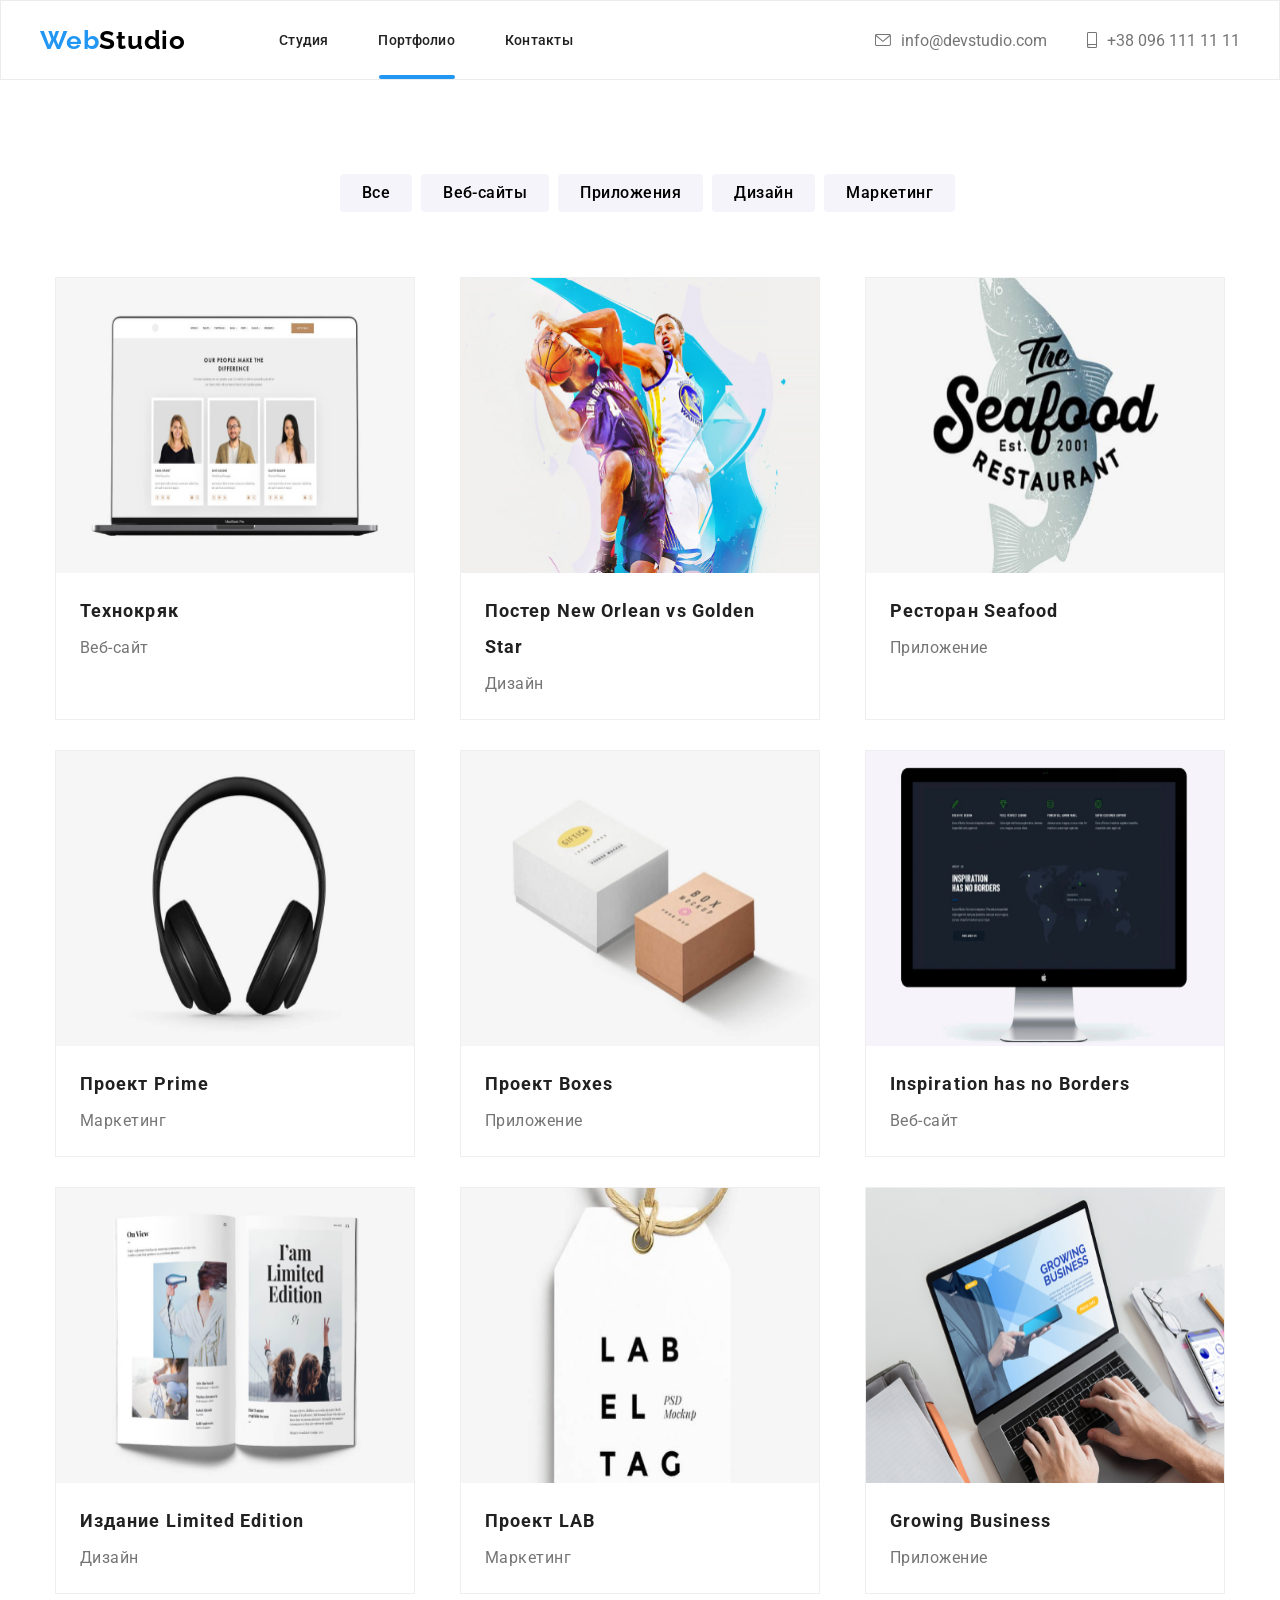
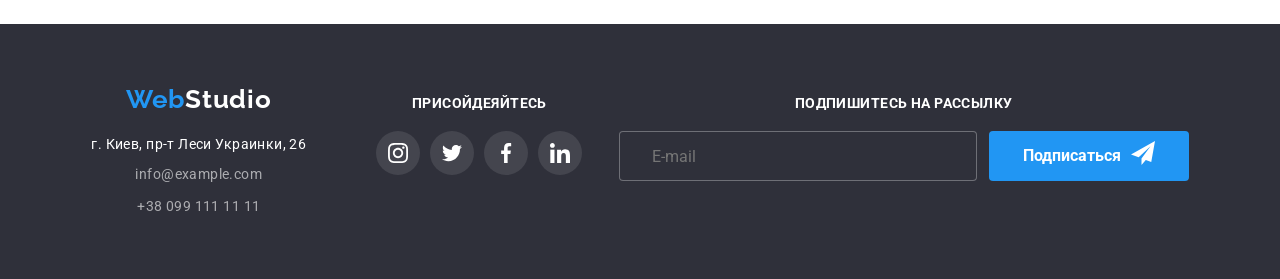
==== commit f4012ea3: "1" ====
--- a/portfolio.html
+++ b/portfolio.html
@@ -27,8 +27,8 @@
                     <!-- <h1><a href="./index.html" lang="en" class="navigation__logo navigation__link">Web<span class="nav__logo-header">Studio</span></a></h1> -->
                     <div class="nav">
                         <ul class="nav__site nav__list">
-                            <li><a href="./index.html" class="nav__studio nav__link">Студия</a></li>
-                            <li><a href="./portfolio.html" class=" nav__link">Портфолио</a></li>
+                            <li><a href="./index.html" class=" nav__link">Студия</a></li>
+                            <li><a href="./portfolio.html" class="nav__portfolio nav__link">Портфолио</a></li>
                             <li><a href="" class="nav__link">Контакты</a></li>
                         </ul>
                         <ul class="nav__contact-nav list">
